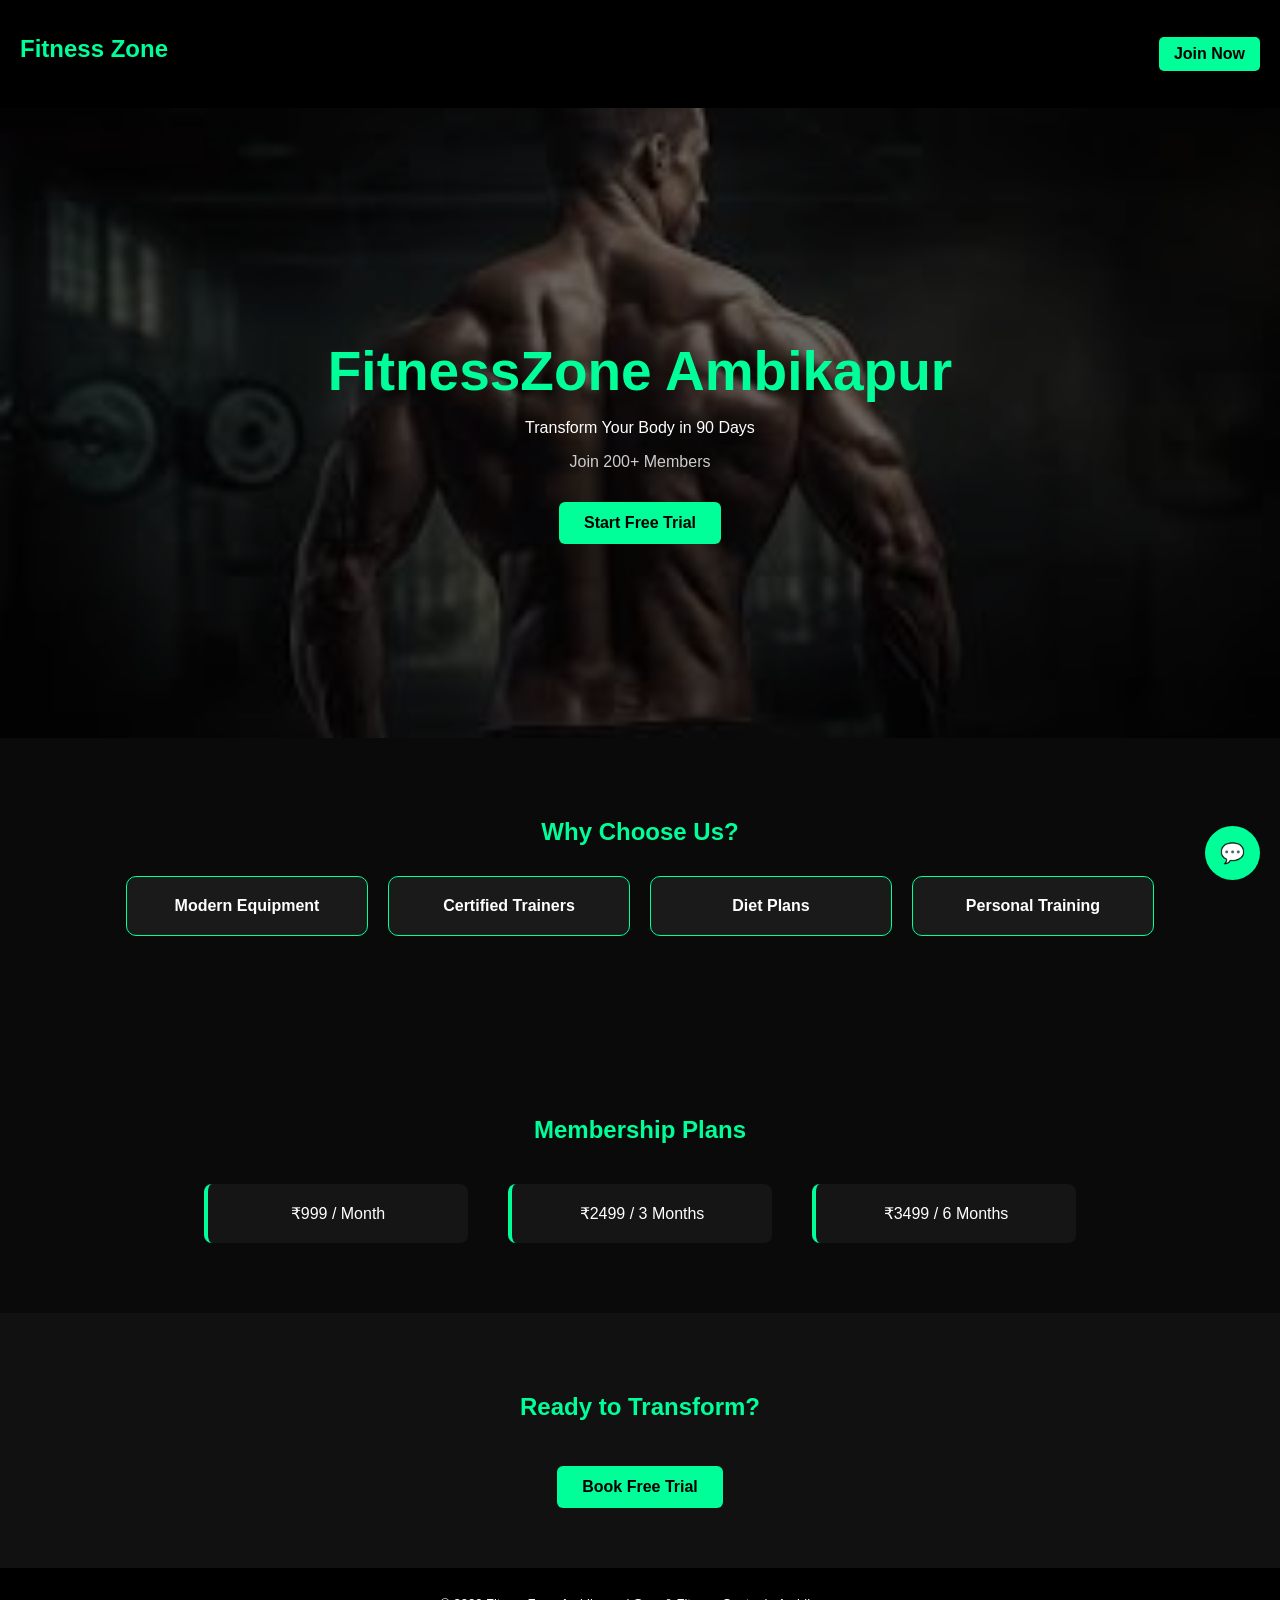
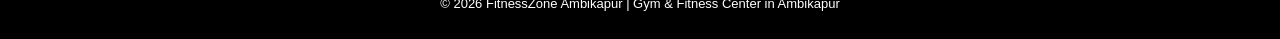
==== index.html @ 773e17ed "Update index.html" ====
<!DOCTYPE html>
<html lang="en">
<head>
  <meta charset="UTF-8" />
  <meta name="viewport" content="width=device-width, initial-scale=1.0"/>
  <title>FitnessZone Ambikapur | Best Gym in Ambikapur</title>

<meta name="description" content="FitnessZone Ambikapur is a modern gym in Ambikapur offering cardio, strength training, weight loss, muscle gain and personal training programs.">

<meta name="keywords" content="FitnessZone Ambikapur, Gym in Ambikapur, Best Gym in Ambikapur, Fitness Center Ambikapur, Personal Training">

<meta name="author" content="FitnessZone Ambikapur">

<meta property="og:title" content="FitnessZone Ambikapur">

<meta property="og:description" content="Join FitnessZone Ambikapur for body transformation, cardio, strength training and fitness coaching.">

<meta property="og:type" content="website">

<meta property="og:url" content="https://fitnesszoneambikapur.in">

  <style>

    body {
      margin: 0;
      font-family: Arial;
      background: #0a0a0a;
      color: white;
      text-align: center;
      scroll-behavior: smooth;
    }

    /* NAVBAR */
    .navbar {
      position: sticky;
      top: 0;
      background: black;
      display: flex;
      justify-content: space-between;
      align-items: center;
      padding: 15px 20px;
      z-index: 1000;
    }

    .nav-btn {
      background: #00ff99;
      padding: 8px 15px;
      color: black;
      text-decoration: none;
      border-radius: 5px;
      font-weight: bold;
    }

    /* HERO */
    .hero {
      position: relative;
      min-height: 70vh;
      display: flex;
      align-items: center;
      justify-content: center;
      overflow: hidden;
    }

    .hero-img {
      position: absolute;
      width: 100%;
      height: 100%;
      object-fit: cover;
    }

    .overlay {
      position: absolute;
      width: 100%;
      height: 100%;
      background: rgba(0,0,0,0.6);
    }

    .hero-content {
      position: relative;
      z-index: 2;
      padding: 20px;
    }

    .hero h1 {
      font-size: 55px;
      color: #00ff99;
      margin-bottom: 10px;
    }

    .sub {
      color: #ccc;
    }

    .btn {
      display: inline-block;
      padding: 12px 25px;
      background: #00ff99;
      color: black;
      font-weight: bold;
      text-decoration: none;
      border-radius: 6px;
      margin-top: 15px;
      transition: 0.3s;
    }

    .btn:hover {
      transform: scale(1.05);
    }

    /* SECTIONS */
    section {
      padding: 60px 20px;
    }

    h2 {
      color: #00ff99;
      margin-bottom: 30px;
    }

    /* GRID */
    .grid {
      display: flex;
      flex-wrap: wrap;
      justify-content: center;
      gap: 20px;
    }

    .box {
      background: #1a1a1a;
      padding: 20px;
      border: 1px solid #00ff99;
      border-radius: 10px;
      width: 200px;
      cursor: pointer;
      transition: 0.3s;
      font-weight: bold;
    }

    .box:hover {
      transform: translateY(-5px);
      background: #00ff99;
      color: black;
    }

    /* INFO CONTENT */
    .info-box {
      margin-top: 40px;
    }

    .info-content {
      display: none;
      background: #151515;
      padding: 25px;
      border-radius: 12px;
      max-width: 900px;
      margin: auto;
      animation: fade 0.4s ease;
    }

    .info-content img {
      width: 100%;
      border-radius: 10px;
      margin-bottom: 15px;
    }

    /* TRAINERS */
    .trainer-grid {
      display: flex;
      flex-wrap: wrap;
      justify-content: center;
      gap: 20px;
      margin-top: 20px;
    }

    .trainer-card {
      background: #1f1f1f;
      padding: 15px;
      border-radius: 10px;
      width: 220px;
      transition: 0.3s;
    }

    .trainer-card:hover {
      transform: translateY(-5px);
    }

    .trainer-card img {
      width: 100%;
      height: 440px;
      object-fit: cover;
      border-radius: 10px;
    }

    .trainer-card h4 {
      color: #00ff99;
      margin-top: 10px;
      margin-bottom: 5px;
    }

    /* CARDS */
    .card {
      background: #151515;
      margin: 10px;
      padding: 20px;
      border-left: 4px solid #00ff99;
      min-width: 220px;
      border-radius: 8px;
    }

    /* CTA */
    .cta {
      background: #111;
    }

    /* FOOTER */
    footer {
      padding: 15px;
      background: black;
      font-size: 13px;
    }

    /* WHATSAPP */
    .whatsapp {
      position: fixed;
      bottom: 20px;
      right: 20px;
      background: #00ff99;
      color: black;
      padding: 15px;
      border-radius: 50%;
      font-size: 20px;
      text-decoration: none;
      font-weight: bold;
    }

    /* ANIMATION */
    @keyframes fade {
      from {
        opacity: 0;
        transform: translateY(10px);
      }

      to {
        opacity: 1;
        transform: translateY(0);
      }
    }

    /* MOBILE */
    @media (max-width: 600px) {

      .hero h1 {
        font-size: 40px;
      }

      .trainer-card {
        width: 100%;
      }

      .box {
        width: 100%;
      }

    }

  </style>
</head>

<body>

  <!-- NAVBAR -->
  <nav class="navbar">
    <h2>Fitness Zone</h2>

    <a href="https://wa.me/917723846953" class="nav-btn">
      Join Now
    </a>
  </nav>

  <!-- HERO -->
  <header class="hero">

    <img src="gym.jpeg" alt="Gym workout" class="hero-img">

    <div class="overlay"></div>

    <div class="hero-content">
      <h1>FitnessZone Ambikapur</h1>

      <p>Transform Your Body in 90 Days</p>

      <p class="sub">Join 200+ Members</p>

      <a class="btn" href="https://wa.me/917723846953">
        Start Free Trial
      </a>
    </div>

  </header>

  <!-- WHY CHOOSE US -->
  <section>

    <h2>Why Choose Us?</h2>

    <div class="grid">

      <div class="box" onclick="showContent('equipment')">
        Modern Equipment
      </div>

      <div class="box" onclick="showContent('trainers')">
        Certified Trainers
      </div>

      <div class="box" onclick="showContent('diet')">
        Diet Plans
      </div>

      <div class="box" onclick="showContent('personal')">
        Personal Training
      </div>

    </div>

    <!-- CONTENT -->
    <div class="info-box">

      <!-- EQUIPMENT -->
      <div id="equipment" class="info-content">

        <img src="equipment.jpg" alt="Gym Equipment">

        <h3>Modern Equipment</h3>

        <p>
          Imported machines and latest workout equipment
          for strength, cardio and fitness training.
        </p>

      </div>

      <!-- TRAINERS -->
      <div id="trainers" class="info-content">

        <h3>Our Certified Trainers</h3>

        <div class="trainer-grid">

          <div class="trainer-card">

            <img src="yogeshpatel.png" alt="Trainer">

            <h4>Yogesh Patel</h4>

            <p>5+ Years Experience</p>

            <p>power lifter and allrounder </p>

          </div>

          <div class="trainer-card">

            <img src="rajeshsingh.png" alt="Trainer">

            <h4>Rajesh singh </h4>

            <p>5+ Years Experience</p>

            <p>body transformation and </p>

          </div>
          <div class="trainer-card">
            <img src="kamlesh.png" alt="Kamlesh">
            
            <h4>Kamlesh</h4>
            
            <p>10+ Years Experience</p>
            <p>Body Transformation and Powerlifter</p>
          
          </div>
               

        

      </div>

      <!-- DIET -->
      <div id="diet" class="info-content">

        <img src="diet.jpg" alt="Diet Plan">

        <h3>Custom Diet Plans</h3>

        <p>
          Personalized diet plans designed for fat loss,
          muscle gain and healthy lifestyle.
        </p>

      </div>

      <!-- PERSONAL TRAINING -->
      <div id="personal" class="info-content">

        <img src="personal.jpg" alt="Personal Training">

        <h3>Personal Training</h3>

        <p>
          One-on-one coaching sessions with expert trainers
          for faster body transformation.
        </p>

      </div>

    </div>

  </section>

  <!-- MEMBERSHIP -->
  <section>

    <h2>Membership Plans</h2>

    <div class="grid">

      <div class="card">
        ₹999 / Month
      </div>

      <div class="card">
        ₹2499 / 3 Months
      </div>

      <div class="card">
        ₹3499 / 6 Months
      </div>

    </div>

  </section>

  <!-- CTA -->
  <section class="cta">

    <h2>Ready to Transform?</h2>

    <a class="btn" href="https://wa.me/917723846953">
      Book Free Trial
    </a>

  </section>

  <!-- FOOTER -->
  <footer>
    <p>© 2026 FitnessZone Ambikapur | Gym & Fitness Center in Ambikapur</p>
  </footer>

  <!-- WHATSAPP -->
  <a href="https://wa.me/917723846953" class="whatsapp">
    💬
  </a>

  <!-- JS -->
  <script>

    console.log("Fitness Zone Loaded");

    function showContent(id) {

      let allContent =
      document.querySelectorAll(".info-content");

      allContent.forEach(content => {
        content.style.display = "none";
      });

      document.getElementById(id).style.display = "block";
    }

  </script>

</body>
</html>
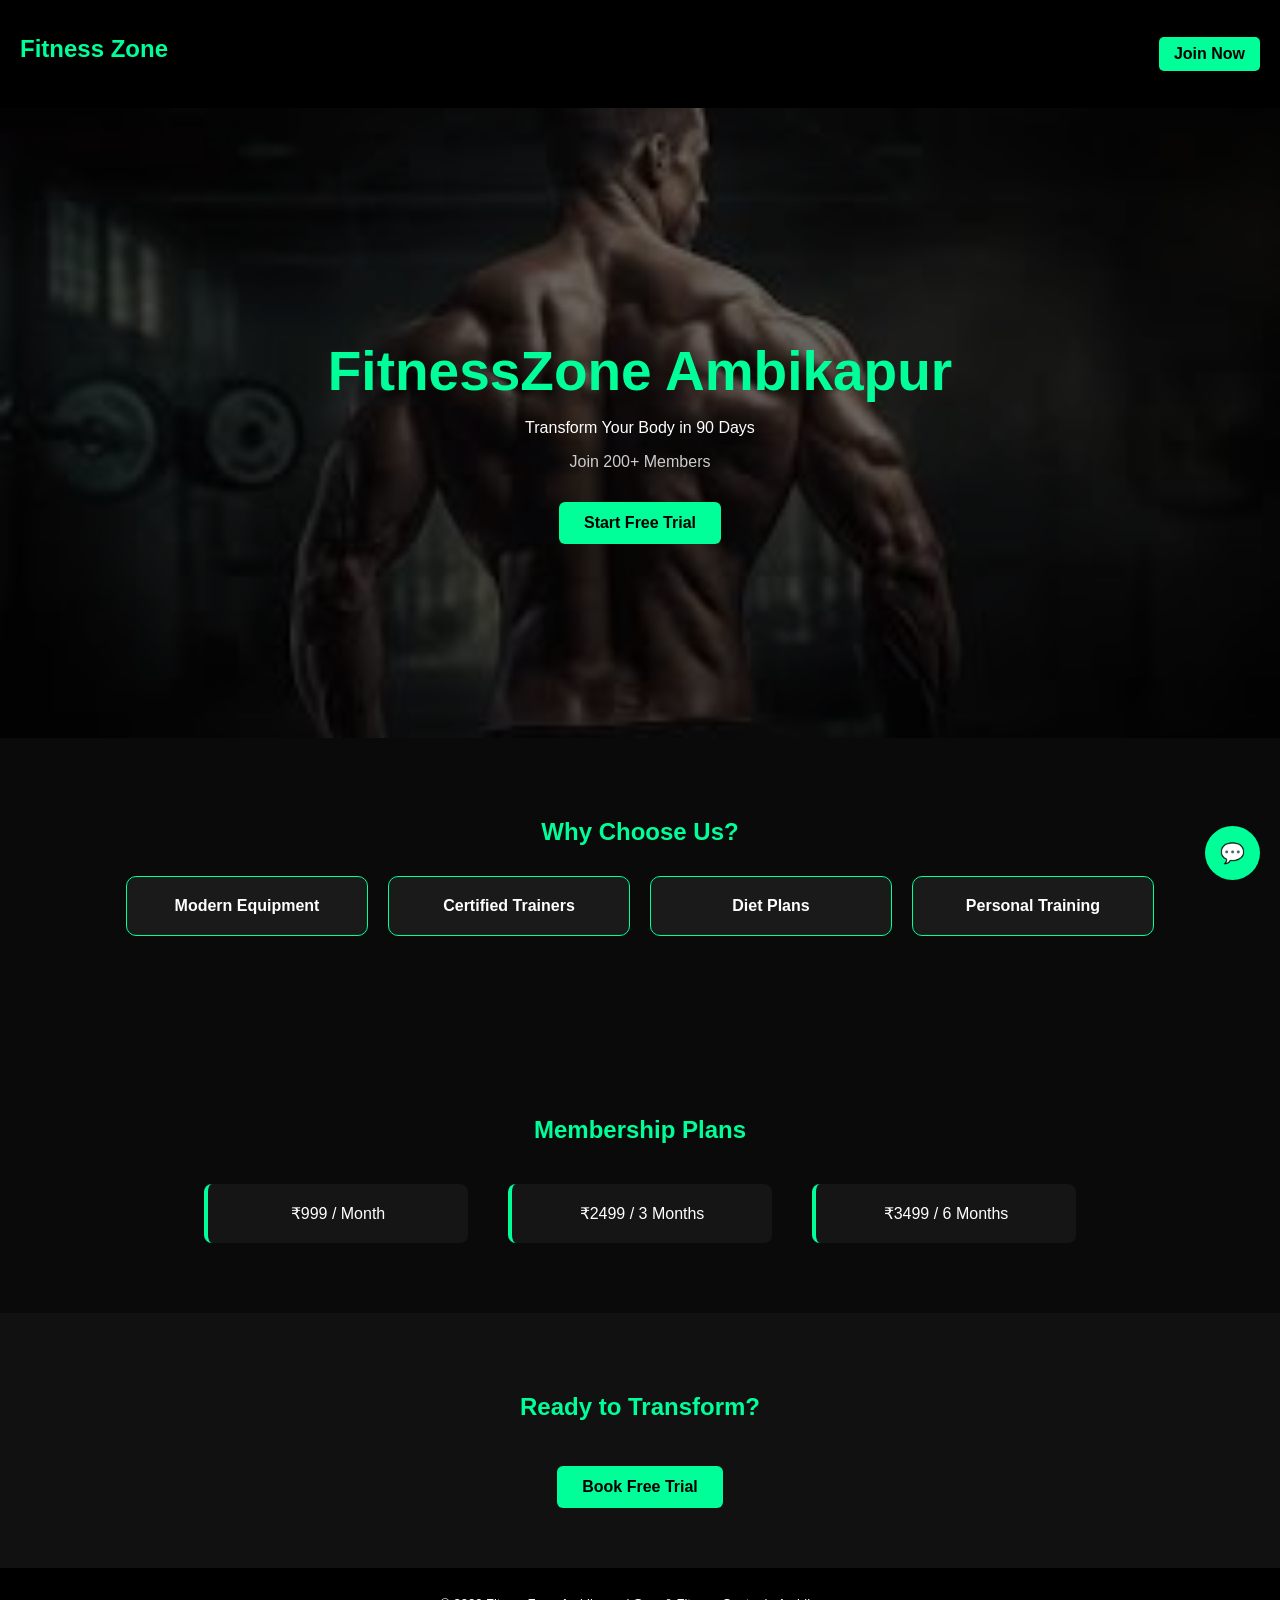
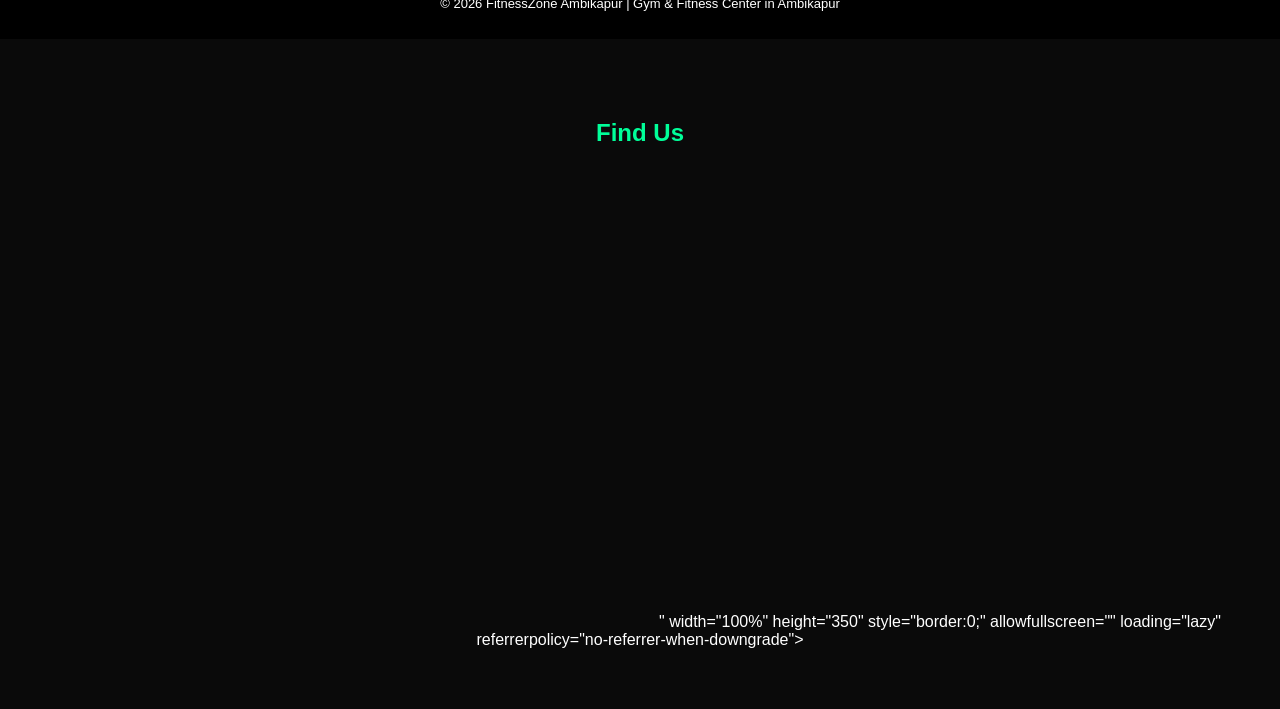
==== commit 9720d885: "google map integration" ====
--- a/index.html
+++ b/index.html
@@ -460,7 +460,23 @@
   <a href="https://wa.me/917723846953" class="whatsapp">
     💬
   </a>
-
+<section class="map-section">
+    <h2>Find Us</h2>
+
+    <div class="map-container">
+
+        <iframe
+          src="https://www.google.com/maps/embed?pb=<iframe src="https://www.google.com/maps/embed?pb=!1m18!1m12!1m3!1d962223.2054452352!2d81.6664715898438!3d19.598017298382768!2m3!1f0!2f0!3f0!3m2!1i1024!2i768!4f13.1!3m3!1m2!1s0x3989a35051cb3ecf%3A0x3619003696596d98!2sFitness%20Zone!5e0!3m2!1sen!2sin!4v1778842312712!5m2!1sen!2sin" width="600" height="450" style="border:0;" allowfullscreen="" loading="lazy" referrerpolicy="no-referrer-when-downgrade"></iframe>"
+          width="100%"
+          height="350"
+          style="border:0;"
+          allowfullscreen=""
+          loading="lazy"
+          referrerpolicy="no-referrer-when-downgrade">
+        </iframe>
+
+    </div>
+</section>
   <!-- JS -->
   <script>
 
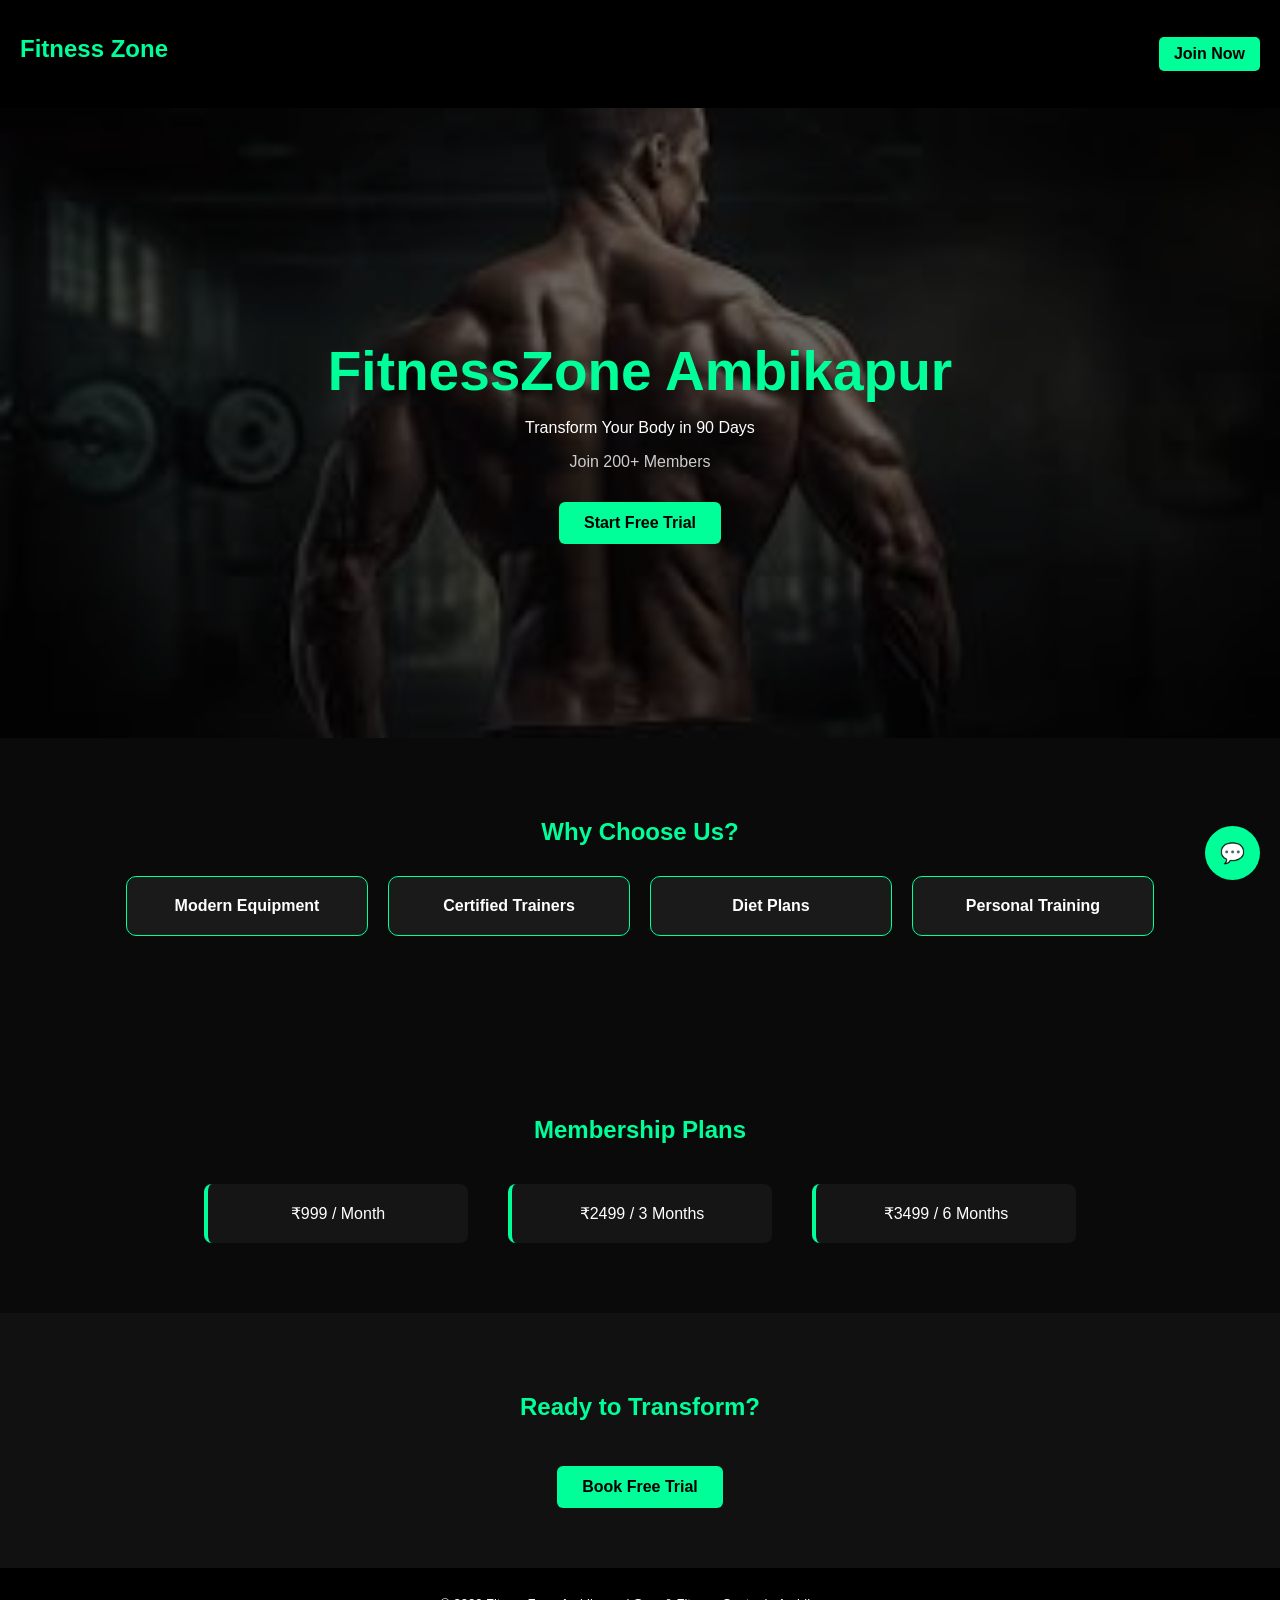
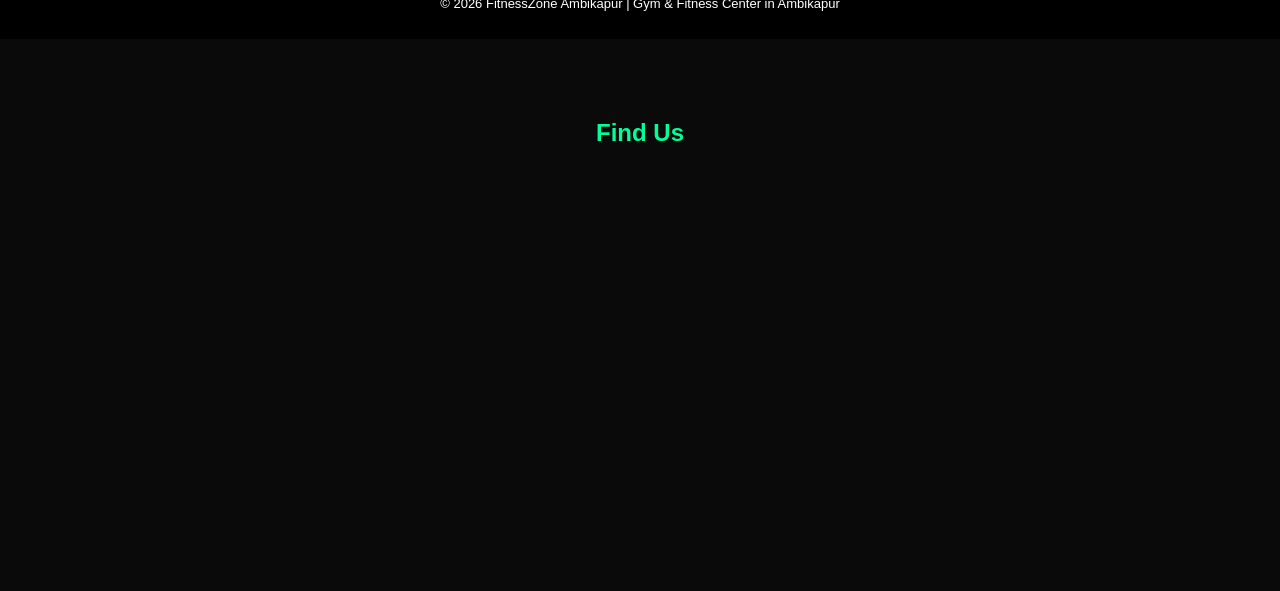
==== commit 7c741bbf: "Update index.html" ====
--- a/index.html
+++ b/index.html
@@ -461,23 +461,24 @@
     💬
   </a>
 <section class="map-section">
-    <h2>Find Us</h2>
-
-    <div class="map-container">
-
-        <iframe
-          src="https://www.google.com/maps/embed?pb=<iframe src="https://www.google.com/maps/embed?pb=!1m18!1m12!1m3!1d962223.2054452352!2d81.6664715898438!3d19.598017298382768!2m3!1f0!2f0!3f0!3m2!1i1024!2i768!4f13.1!3m3!1m2!1s0x3989a35051cb3ecf%3A0x3619003696596d98!2sFitness%20Zone!5e0!3m2!1sen!2sin!4v1778842312712!5m2!1sen!2sin" width="600" height="450" style="border:0;" allowfullscreen="" loading="lazy" referrerpolicy="no-referrer-when-downgrade"></iframe>"
-          width="100%"
-          height="350"
-          style="border:0;"
-          allowfullscreen=""
-          loading="lazy"
-          referrerpolicy="no-referrer-when-downgrade">
-        </iframe>
-
-    </div>
-</section>
-  <!-- JS -->
+
+  <h2>Find Us</h2>
+
+  <div class="map-container">
+
+    <iframe
+      src="https://www.google.com/maps/embed?pb=!1m18!1m12!1m3!1d962223.2054452352!2d81.6664715898438!3d19.598017298382768!2m3!1f0!2f0!3f0!3m2!1i1024!2i768!4f13.1!3m3!1m2!1s0x3989a35051cb3ecf%3A0x3619003696596d98!2sFitness%20Zone!5e0!3m2!1sen!2sin!4v1778842312712!5m2!1sen!2sin"
+      width="100%"
+      height="350"
+      style="border:0;"
+      allowfullscreen=""
+      loading="lazy"
+      referrerpolicy="no-referrer-when-downgrade">
+    </iframe>
+
+  </div>
+
+</section>  <!-- JS -->
   <script>
 
     console.log("Fitness Zone Loaded");
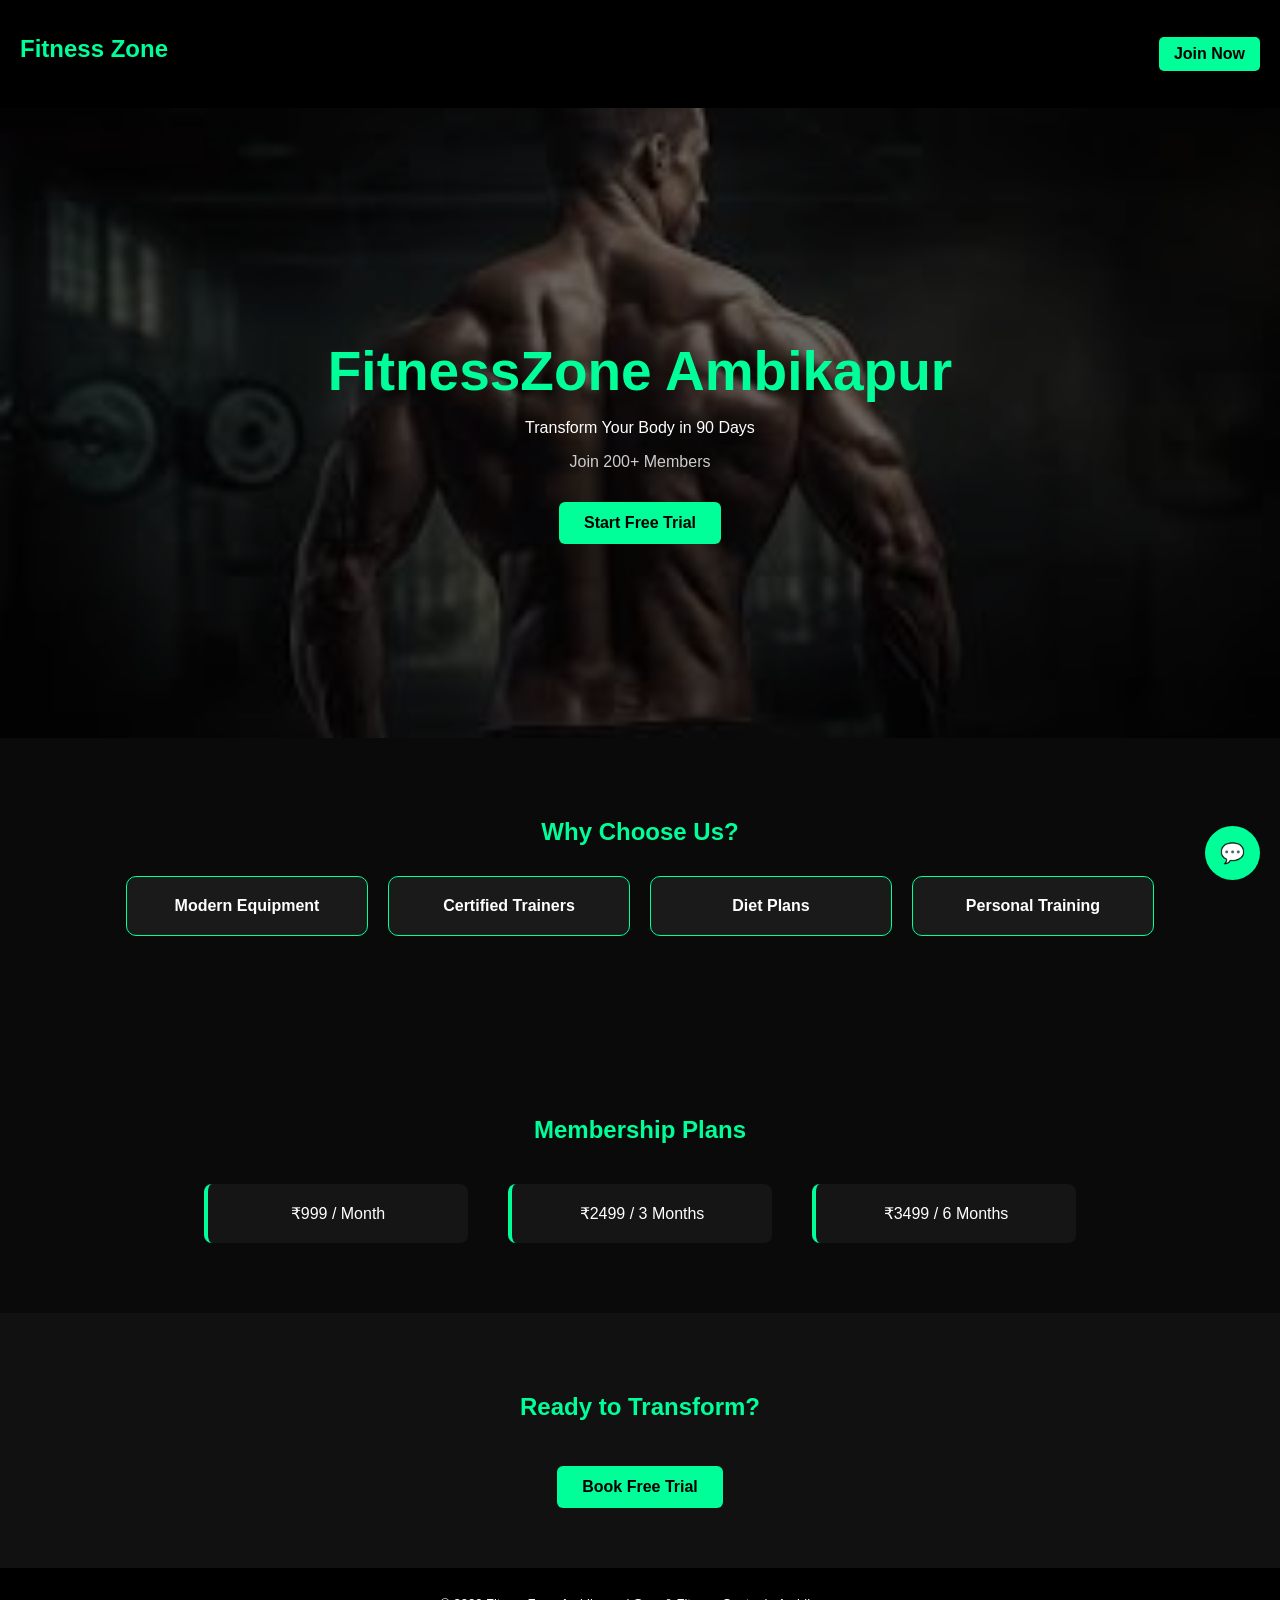
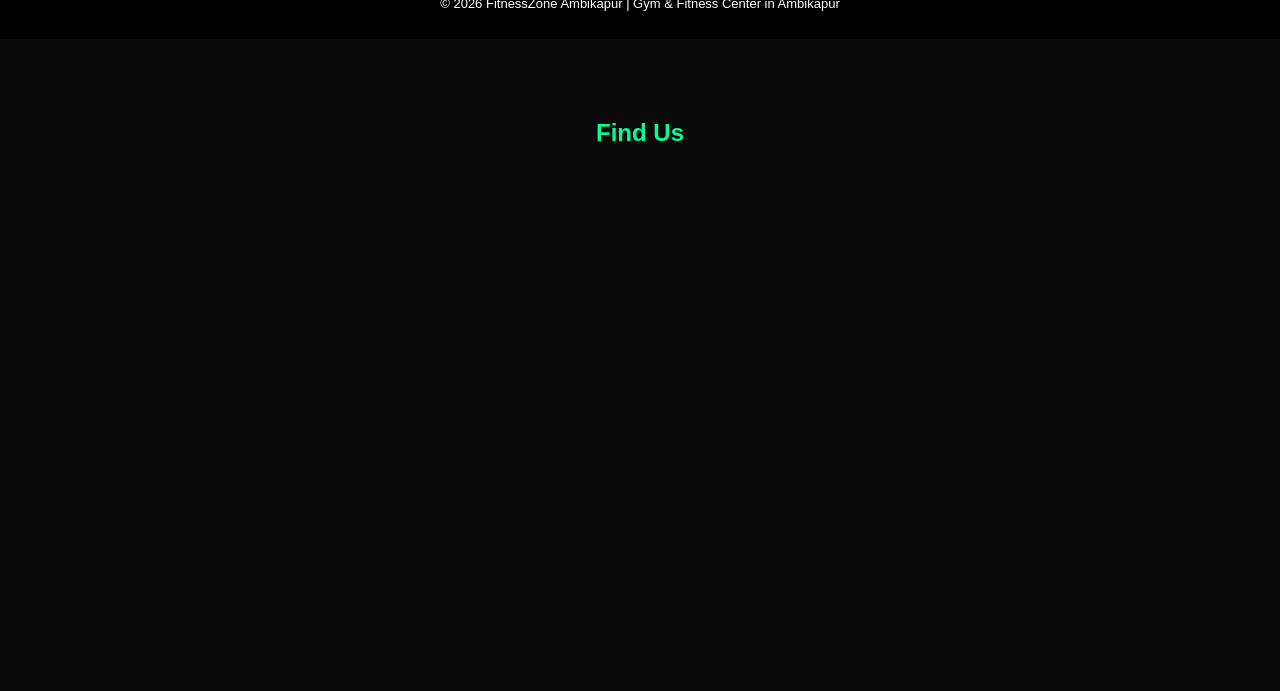
==== commit 15af66bf: "Update index.html" ====
--- a/index.html
+++ b/index.html
@@ -467,7 +467,7 @@
   <div class="map-container">
 
     <iframe
-      src="https://www.google.com/maps/embed?pb=!1m18!1m12!1m3!1d962223.2054452352!2d81.6664715898438!3d19.598017298382768!2m3!1f0!2f0!3f0!3m2!1i1024!2i768!4f13.1!3m3!1m2!1s0x3989a35051cb3ecf%3A0x3619003696596d98!2sFitness%20Zone!5e0!3m2!1sen!2sin!4v1778842312712!5m2!1sen!2sin"
+      src="https://www.google.com/maps/embed?pb=!1m18!1m12!1m3!1d3669.058773366583!2d83.17954627538242!3d23.131526879097603!2m3!1f0!2f0!3f0!3m2!1i1024!2i768!4f13.1!3m3!1m2!1s0x3989a35051cb3ecf%3A0x3619003696596d98!2sFitness%20Zone!5e0!3m2!1sen!2sus!4v1778842948286!5m2!1sen!2sus" width="600" height="450" style="border:0;" allowfullscreen="" loading="lazy" referrerpolicy="no-referrer-when-downgrade"
       width="100%"
       height="350"
       style="border:0;"
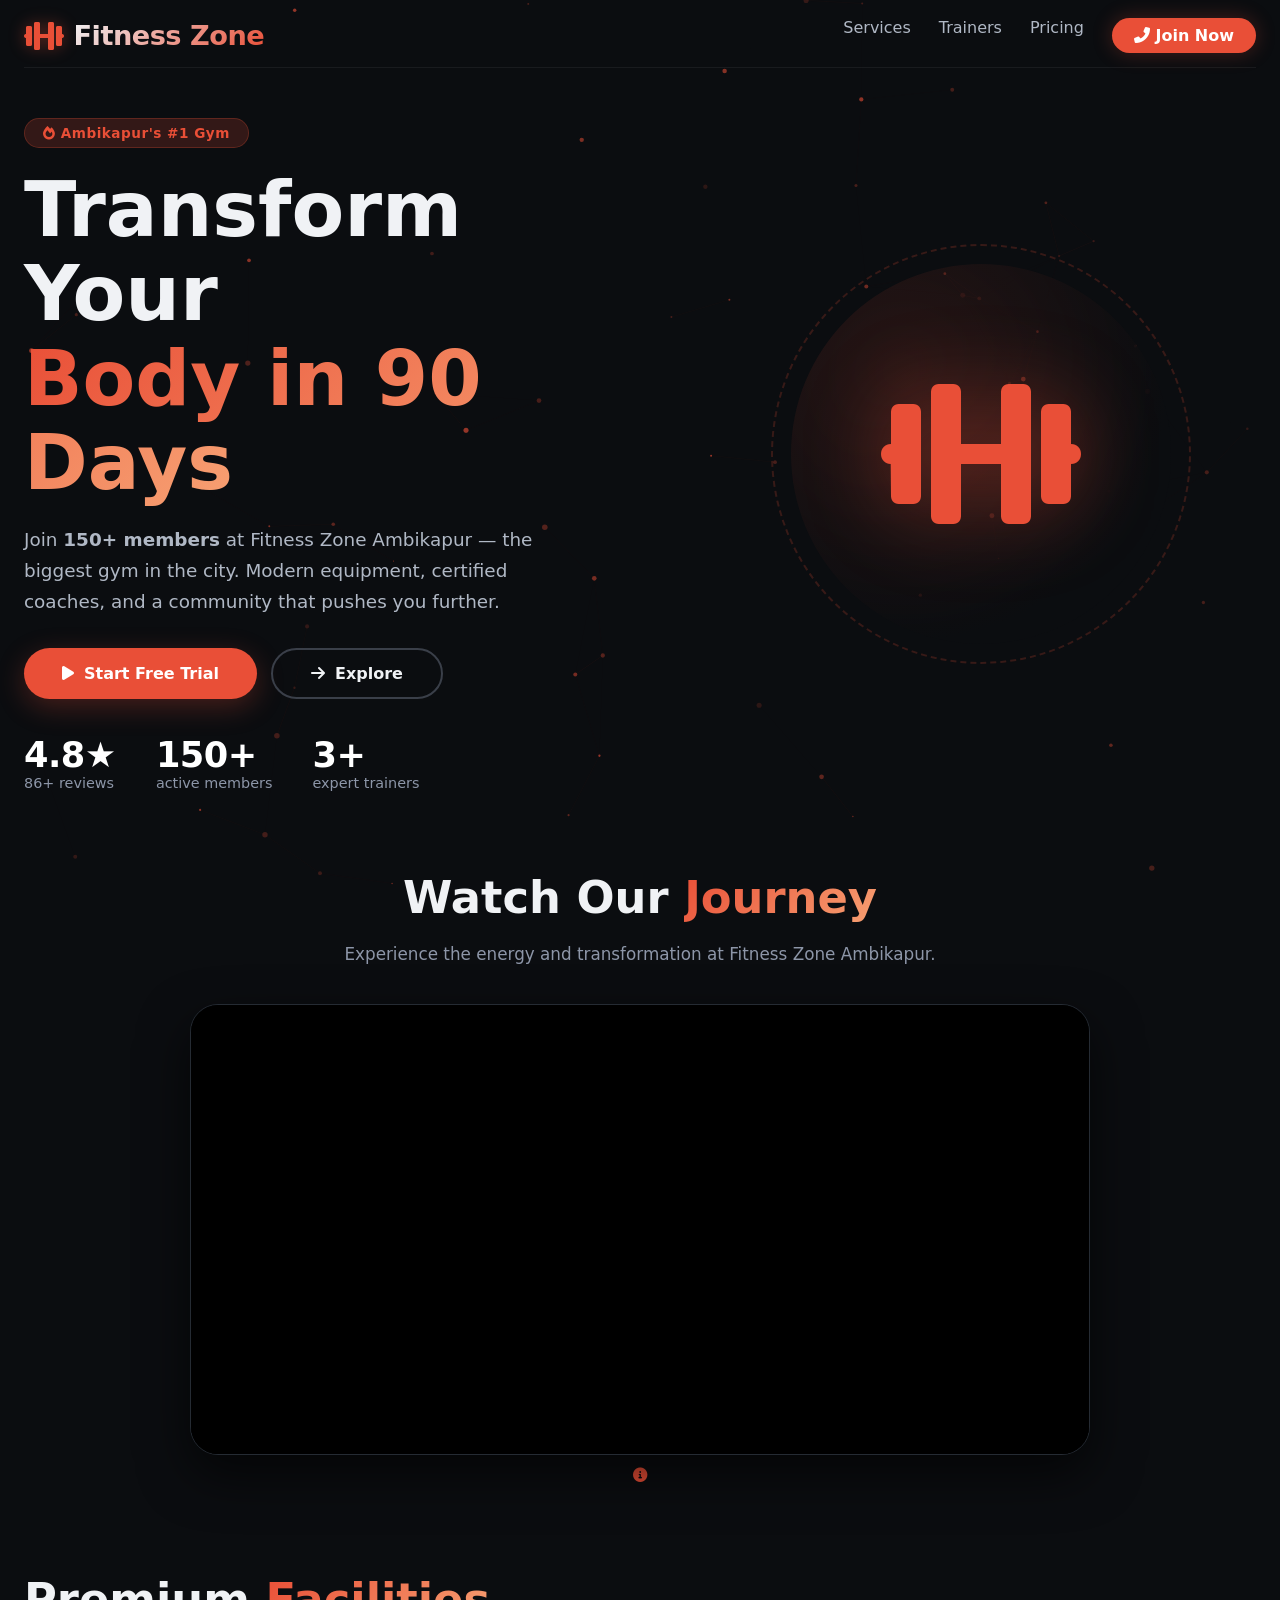
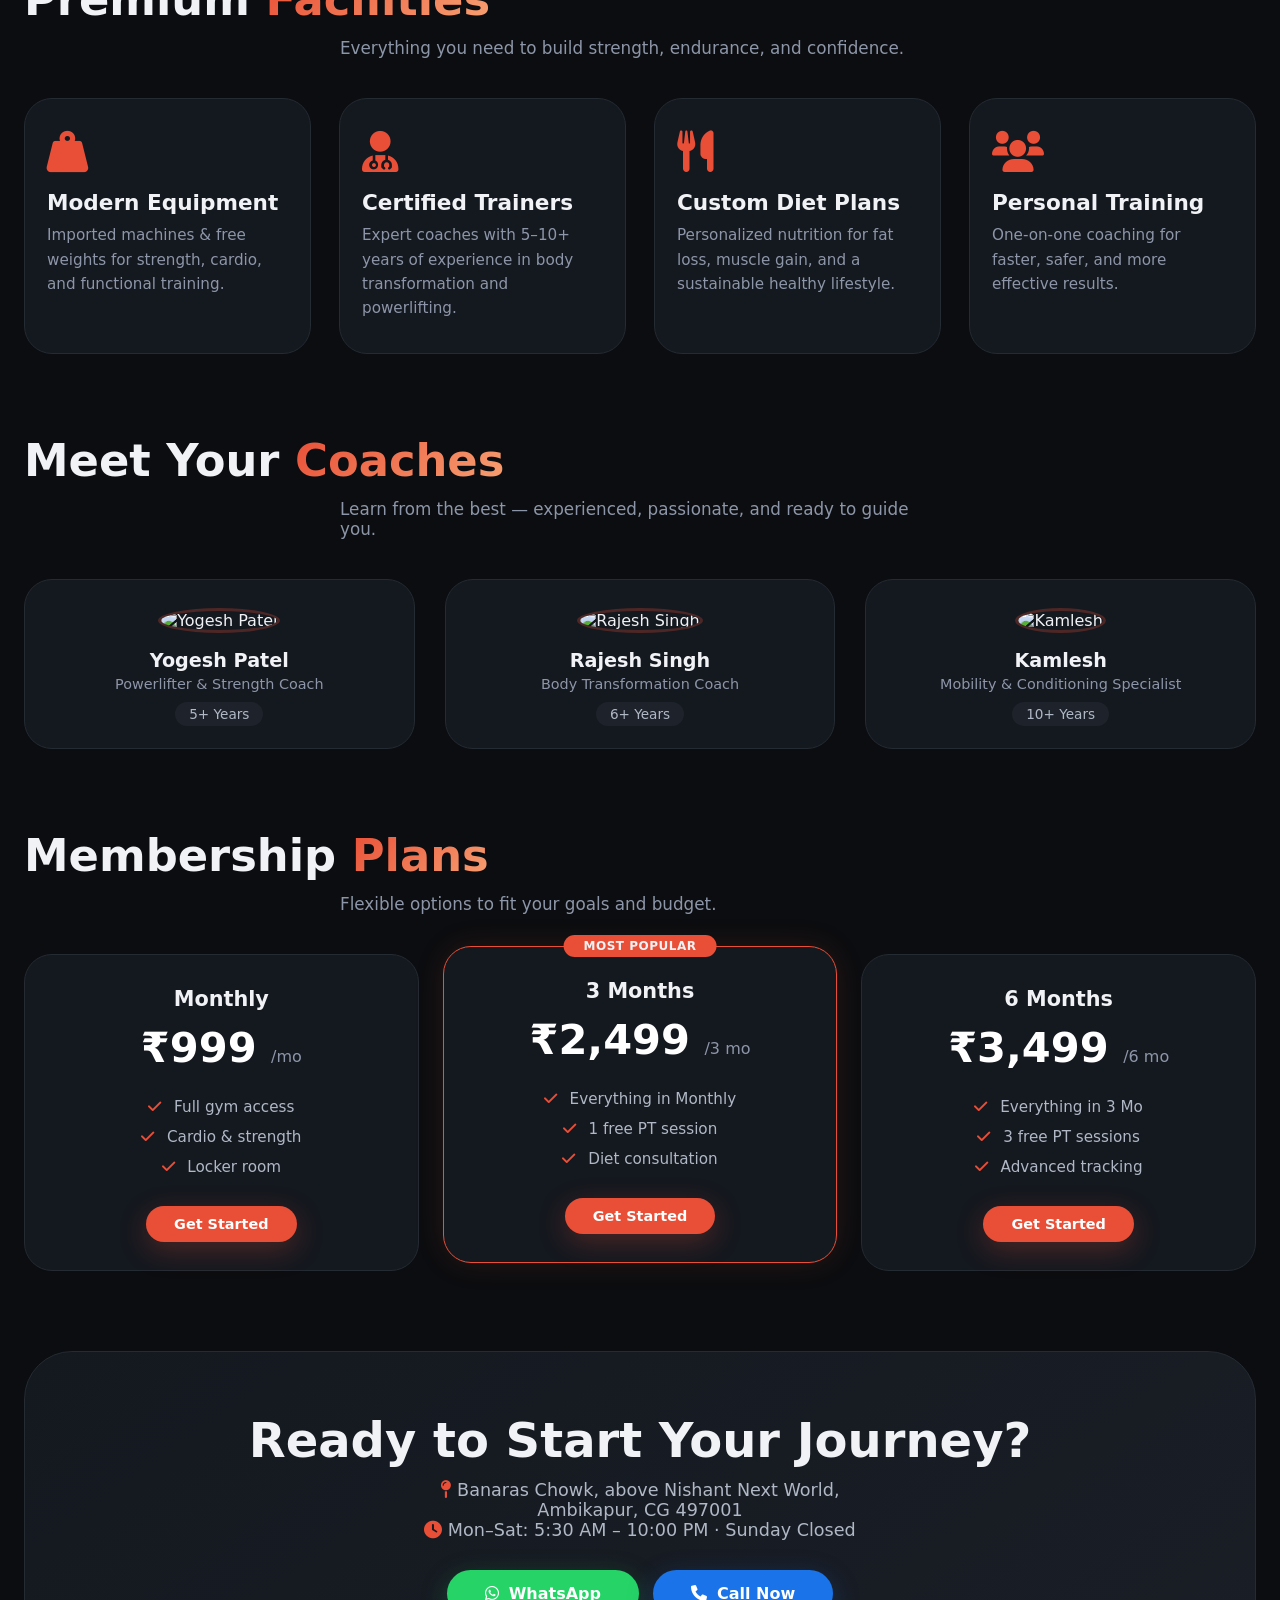
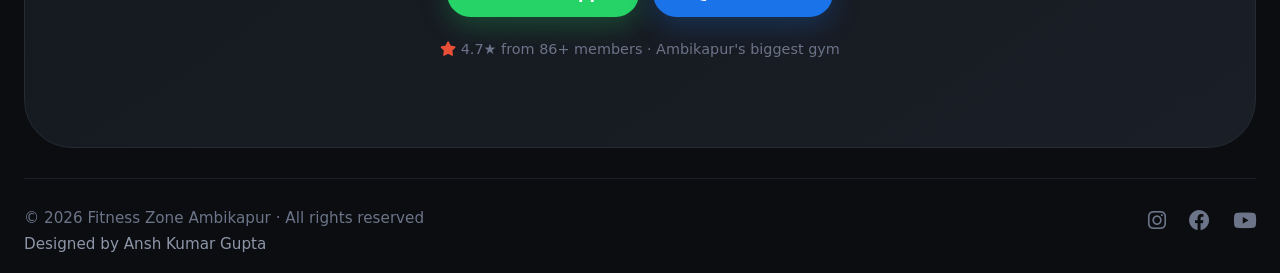
==== commit 42fd4d3f: "Update index.html" ====
--- a/index.html
+++ b/index.html
@@ -2,499 +2,1327 @@
 <html lang="en">
 <head>
   <meta charset="UTF-8" />
-  <meta name="viewport" content="width=device-width, initial-scale=1.0"/>
-  <title>FitnessZone Ambikapur | Best Gym in Ambikapur</title>
-
-<meta name="description" content="FitnessZone Ambikapur is a modern gym in Ambikapur offering cardio, strength training, weight loss, muscle gain and personal training programs.">
-
-<meta name="keywords" content="FitnessZone Ambikapur, Gym in Ambikapur, Best Gym in Ambikapur, Fitness Center Ambikapur, Personal Training">
-
-<meta name="author" content="FitnessZone Ambikapur">
-
-<meta property="og:title" content="FitnessZone Ambikapur">
-
-<meta property="og:description" content="Join FitnessZone Ambikapur for body transformation, cardio, strength training and fitness coaching.">
-
-<meta property="og:type" content="website">
-
-<meta property="og:url" content="https://fitnesszoneambikapur.in">
-
+  <meta name="viewport" content="width=device-width, initial-scale=1.0" />
+  <title>Fitness Zone Ambikapur</title>
+  <!-- Font Awesome -->
+  <link rel="stylesheet" href="https://cdnjs.cloudflare.com/ajax/libs/font-awesome/6.0.0-beta3/css/all.min.css" />
   <style>
-
+    /* ---------- Base ---------- */
+    * {
+      margin: 0;
+      padding: 0;
+      box-sizing: border-box;
+      font-family: 'Segoe UI', Roboto, system-ui, sans-serif;
+    }
     body {
-      margin: 0;
-      font-family: Arial;
-      background: #0a0a0a;
-      color: white;
-      text-align: center;
+      background: #0b0d10;
+      color: #f0f2f5;
+      overflow-x: hidden;
       scroll-behavior: smooth;
     }
-
-    /* NAVBAR */
-    .navbar {
-      position: sticky;
-      top: 0;
-      background: black;
-      display: flex;
-      justify-content: space-between;
-      align-items: center;
-      padding: 15px 20px;
-      z-index: 1000;
-    }
-
-    .nav-btn {
-      background: #00ff99;
-      padding: 8px 15px;
-      color: black;
-      text-decoration: none;
-      border-radius: 5px;
-      font-weight: bold;
-    }
-
-    /* HERO */
-    .hero {
-      position: relative;
-      min-height: 70vh;
+    ::-webkit-scrollbar {
+      width: 6px;
+    }
+    ::-webkit-scrollbar-track {
+      background: #1a1d23;
+    }
+    ::-webkit-scrollbar-thumb {
+      background: #e94f37;
+      border-radius: 8px;
+    }
+
+    /* ---------- Preloader ---------- */
+    #preloader {
+      position: fixed;
+      inset: 0;
+      background: #0b0d10;
       display: flex;
       align-items: center;
       justify-content: center;
-      overflow: hidden;
-    }
-
-    .hero-img {
-      position: absolute;
+      z-index: 9999;
+      transition: opacity 0.6s ease;
+    }
+    #preloader.hide {
+      opacity: 0;
+      pointer-events: none;
+    }
+    .loader {
+      width: 60px;
+      height: 60px;
+      border: 5px solid #2a2d33;
+      border-top-color: #e94f37;
+      border-radius: 50%;
+      animation: spin 0.9s linear infinite;
+    }
+    @keyframes spin {
+      to {
+        transform: rotate(360deg);
+      }
+    }
+
+    /* ---------- Particles Canvas ---------- */
+    #particles-canvas {
+      position: fixed;
+      top: 0;
+      left: 0;
       width: 100%;
       height: 100%;
-      object-fit: cover;
-    }
-
-    .overlay {
+      pointer-events: none;
+      z-index: 0;
+    }
+
+    /* ---------- Main Wrapper ---------- */
+    .main-wrapper {
+      position: relative;
+      z-index: 1;
+      max-width: 1400px;
+      margin: 0 auto;
+      padding: 0 24px;
+    }
+
+    /* ---------- Navbar ---------- */
+    .navbar {
+      display: flex;
+      align-items: center;
+      justify-content: space-between;
+      padding: 18px 0 14px;
+      border-bottom: 1px solid rgba(255, 255, 255, 0.06);
+      flex-wrap: wrap;
+      gap: 12px;
+      animation: fadeDown 0.9s ease;
+    }
+    .logo {
+      display: flex;
+      align-items: center;
+      gap: 10px;
+      font-size: 1.7rem;
+      font-weight: 800;
+      letter-spacing: -0.5px;
+    }
+    .logo i {
+      color: #e94f37;
+      font-size: 2rem;
+      filter: drop-shadow(0 0 8px #e94f3766);
+    }
+    .logo span {
+      background: linear-gradient(135deg, #f0f2f5 0%, #e94f37 100%);
+      -webkit-background-clip: text;
+      -webkit-text-fill-color: transparent;
+      background-clip: text;
+    }
+    .nav-links {
+      display: flex;
+      gap: 28px;
+      font-weight: 500;
+      font-size: 1rem;
+    }
+    .nav-links a {
+      color: #b0b8c5;
+      text-decoration: none;
+      transition: 0.3s;
+      position: relative;
+    }
+    .nav-links a::after {
+      content: '';
       position: absolute;
+      left: 0;
+      bottom: -6px;
+      width: 0%;
+      height: 2.5px;
+      background: #e94f37;
+      transition: 0.3s;
+    }
+    .nav-links a:hover {
+      color: #fff;
+    }
+    .nav-links a:hover::after {
       width: 100%;
-      height: 100%;
-      background: rgba(0,0,0,0.6);
-    }
-
+    }
+    .nav-cta {
+      background: #e94f37;
+      padding: 8px 22px;
+      border-radius: 40px;
+      font-weight: 600;
+      color: #fff !important;
+      transition: 0.3s;
+      box-shadow: 0 0 20px #e94f3744;
+    }
+    .nav-cta:hover {
+      transform: scale(1.04);
+      background: #ff5f45;
+      box-shadow: 0 0 30px #e94f3766;
+    }
+    .nav-cta::after {
+      display: none !important;
+    }
+
+    /* ---------- Hero ---------- */
+    .hero {
+      display: flex;
+      align-items: center;
+      justify-content: space-between;
+      padding: 50px 0 40px;
+      flex-wrap: wrap;
+      gap: 30px;
+      min-height: 70vh;
+    }
     .hero-content {
-      position: relative;
-      z-index: 2;
-      padding: 20px;
-    }
-
-    .hero h1 {
-      font-size: 55px;
-      color: #00ff99;
-      margin-bottom: 10px;
-    }
-
-    .sub {
-      color: #ccc;
-    }
-
-    .btn {
+      flex: 1 1 500px;
+      animation: fadeUp 1s ease;
+    }
+    .hero-content .badge {
       display: inline-block;
-      padding: 12px 25px;
-      background: #00ff99;
-      color: black;
-      font-weight: bold;
-      text-decoration: none;
-      border-radius: 6px;
-      margin-top: 15px;
-      transition: 0.3s;
-    }
-
-    .btn:hover {
-      transform: scale(1.05);
-    }
-
-    /* SECTIONS */
-    section {
-      padding: 60px 20px;
-    }
-
-    h2 {
-      color: #00ff99;
+      background: rgba(233, 79, 55, 0.18);
+      color: #e94f37;
+      padding: 6px 18px;
+      border-radius: 40px;
+      font-size: 0.85rem;
+      font-weight: 600;
+      letter-spacing: 0.5px;
+      margin-bottom: 20px;
+      border: 1px solid rgba(233, 79, 55, 0.25);
+    }
+    .hero-content h1 {
+      font-size: clamp(2.6rem, 7vw, 4.8rem);
+      line-height: 1.1;
+      font-weight: 800;
+      margin-bottom: 18px;
+    }
+    .hero-content h1 .highlight {
+      background: linear-gradient(135deg, #e94f37, #f7a072);
+      -webkit-background-clip: text;
+      -webkit-text-fill-color: transparent;
+      background-clip: text;
+    }
+    .hero-content p {
+      font-size: 1.15rem;
+      color: #b0b8c5;
+      max-width: 520px;
       margin-bottom: 30px;
-    }
-
-    /* GRID */
-    .grid {
+      line-height: 1.7;
+    }
+    .hero-btns {
       display: flex;
       flex-wrap: wrap;
-      justify-content: center;
-      gap: 20px;
-    }
-
-    .box {
-      background: #1a1a1a;
-      padding: 20px;
-      border: 1px solid #00ff99;
-      border-radius: 10px;
-      width: 200px;
+      gap: 14px;
+    }
+    .btn-primary {
+      background: #e94f37;
+      border: none;
+      padding: 14px 38px;
+      border-radius: 60px;
+      font-weight: 700;
+      font-size: 1rem;
+      color: #fff;
       cursor: pointer;
       transition: 0.3s;
-      font-weight: bold;
-    }
-
-    .box:hover {
-      transform: translateY(-5px);
-      background: #00ff99;
-      color: black;
-    }
-
-    /* INFO CONTENT */
-    .info-box {
-      margin-top: 40px;
-    }
-
-    .info-content {
+      box-shadow: 0 8px 28px #e94f3744;
+      display: inline-flex;
+      align-items: center;
+      gap: 10px;
+      text-decoration: none;
+    }
+    .btn-primary:hover {
+      transform: translateY(-4px) scale(1.02);
+      background: #ff5f45;
+      box-shadow: 0 12px 36px #e94f3766;
+    }
+    .btn-outline {
+      background: transparent;
+      border: 2px solid #3a3f49;
+      padding: 14px 38px;
+      border-radius: 60px;
+      font-weight: 600;
+      color: #f0f2f5;
+      cursor: pointer;
+      transition: 0.3s;
+      display: inline-flex;
+      align-items: center;
+      gap: 10px;
+      text-decoration: none;
+    }
+    .btn-outline:hover {
+      border-color: #e94f37;
+      color: #e94f37;
+      transform: translateY(-4px);
+    }
+    .hero-stats {
+      display: flex;
+      gap: 40px;
+      margin-top: 35px;
+      flex-wrap: wrap;
+    }
+    .hero-stats div {
+      text-align: left;
+    }
+    .hero-stats .num {
+      font-size: 2.2rem;
+      font-weight: 800;
+      color: #fff;
+      letter-spacing: -0.5px;
+    }
+    .hero-stats .label {
+      font-size: 0.9rem;
+      color: #8d96a8;
+    }
+    .hero-visual {
+      flex: 1 1 400px;
+      display: flex;
+      justify-content: center;
+      animation: fadeUp 1.2s ease;
+    }
+    .hero-visual .circle-bg {
+      width: 380px;
+      height: 380px;
+      background: radial-gradient(circle at 30% 30%, #e94f3722, #0b0d10 70%);
+      border-radius: 50%;
+      display: flex;
+      align-items: center;
+      justify-content: center;
+      position: relative;
+    }
+    .hero-visual .circle-bg i {
+      font-size: 10rem;
+      color: #e94f37;
+      filter: drop-shadow(0 0 40px #e94f3766);
+      animation: float 4s ease-in-out infinite;
+    }
+    .hero-visual .circle-bg::after {
+      content: '';
+      position: absolute;
+      inset: -20px;
+      border-radius: 50%;
+      border: 2px dashed rgba(233, 79, 55, 0.2);
+      animation: spinSlow 30s linear infinite;
+    }
+
+    /* ---------- Video Section (NEW) ---------- */
+    .video-section {
+      padding: 40px 0 30px;
+      text-align: center;
+    }
+    .video-section h2 {
+      margin-bottom: 20px;
+    }
+    .video-container {
+      position: relative;
+      width: 100%;
+      max-width: 900px;
+      margin: 0 auto;
+      border-radius: 28px;
+      overflow: hidden;
+      box-shadow: 0 20px 50px rgba(0, 0, 0, 0.6);
+      border: 1px solid #252b33;
+    }
+    .video-container video {
+      width: 100%;
+      display: block;
+      background: #000;
+    }
+
+    /* ---------- Section Titles ---------- */
+    .section-title {
+      font-size: clamp(2rem, 4vw, 2.8rem);
+      font-weight: 700;
+      margin-bottom: 12px;
+    }
+    .section-sub {
+      color: #8d96a8;
+      font-size: 1.05rem;
+      max-width: 600px;
+      margin: 0 auto 40px;
+    }
+    .section-title .highlight {
+      background: linear-gradient(135deg, #e94f37, #f7a072);
+      -webkit-background-clip: text;
+      -webkit-text-fill-color: transparent;
+      background-clip: text;
+    }
+
+    /* ---------- Services ---------- */
+    .services {
+      padding: 60px 0 30px;
+    }
+    .services-grid {
+      display: grid;
+      grid-template-columns: repeat(auto-fit, minmax(240px, 1fr));
+      gap: 28px;
+    }
+    .service-card {
+      background: #14181f;
+      padding: 32px 22px;
+      border-radius: 28px;
+      border: 1px solid #252b33;
+      transition: 0.4s cubic-bezier(0.23, 1, 0.32, 1);
+      cursor: default;
+      position: relative;
+      overflow: hidden;
+    }
+    .service-card::before {
+      content: '';
+      position: absolute;
+      top: 0;
+      left: 0;
+      width: 100%;
+      height: 4px;
+      background: linear-gradient(90deg, #e94f37, #f7a072);
+      transform: scaleX(0);
+      transform-origin: left;
+      transition: 0.5s;
+    }
+    .service-card:hover::before {
+      transform: scaleX(1);
+    }
+    .service-card:hover {
+      transform: translateY(-10px);
+      border-color: #e94f3755;
+      box-shadow: 0 20px 40px #00000055;
+    }
+    .service-card i {
+      font-size: 2.6rem;
+      color: #e94f37;
+      margin-bottom: 18px;
+      display: inline-block;
+      transition: 0.3s;
+    }
+    .service-card:hover i {
+      transform: scale(1.1) rotate(-4deg);
+    }
+    .service-card h3 {
+      font-size: 1.35rem;
+      margin-bottom: 8px;
+    }
+    .service-card p {
+      color: #8d96a8;
+      line-height: 1.6;
+      font-size: 0.95rem;
+    }
+    .service-card {
+      cursor: pointer;
+    }
+    .service-card.active {
+      border-color: rgba(233, 79, 55, 0.8);
+      box-shadow: 0 18px 36px rgba(233, 79, 55, 0.15);
+      transform: translateY(-8px);
+    }
+
+    .details-shell {
       display: none;
-      background: #151515;
-      padding: 25px;
-      border-radius: 12px;
-      max-width: 900px;
-      margin: auto;
-      animation: fade 0.4s ease;
-    }
-
-    .info-content img {
+      margin-top: 24px;
+      background: linear-gradient(180deg, rgba(20, 24, 31, 0.98), rgba(12, 15, 20, 0.98));
+      border: 1px solid #252b33;
+      border-radius: 32px;
+      padding: 22px 20px 26px;
+      box-shadow: 0 20px 45px rgba(0, 0, 0, 0.28);
+      animation: fadeUp 0.35s ease;
+    }
+    .details-shell.active {
+      display: block;
+    }
+    .detail-header {
+      display: flex;
+      align-items: center;
+      justify-content: space-between;
+      gap: 14px;
+      margin-bottom: 20px;
+      flex-wrap: wrap;
+    }
+    .back-btn {
+      border: 1px solid rgba(233, 79, 55, 0.5);
+      background: rgba(233, 79, 55, 0.08);
+      color: #fff;
+      border-radius: 999px;
+      padding: 10px 18px;
+      cursor: pointer;
+      font-weight: 600;
+      transition: 0.3s;
+    }
+    .back-btn:hover {
+      background: #e94f37;
+      color: #fff;
+    }
+    .facility-grid {
+      display: grid;
+      grid-template-columns: repeat(auto-fit, minmax(210px, 1fr));
+      gap: 22px;
+      margin-top: 18px;
+    }
+    .facility-card {
+      background: linear-gradient(180deg, #171c23, #11161d);
+      border: 1px solid #2b313a;
+      border-radius: 22px;
+      overflow: hidden;
+      transition: 0.3s ease;
+      box-shadow: 0 12px 24px rgba(0, 0, 0, 0.18);
+    }
+    .facility-card:hover {
+      transform: translateY(-6px);
+      border-color: rgba(233, 79, 55, 0.8);
+      box-shadow: 0 20px 32px rgba(233, 79, 55, 0.18);
+    }
+    .facility-card img {
       width: 100%;
-      border-radius: 10px;
-      margin-bottom: 15px;
-    }
-
-    /* TRAINERS */
+      height: 170px;
+      object-fit: cover;
+      display: block;
+    }
+    .facility-card-body {
+      padding: 18px 14px 16px;
+    }
+    .facility-card h4 {
+      font-size: 1.05rem;
+      margin-bottom: 8px;
+      color: #f3f4f6;
+    }
+    .facility-card .facility-meta {
+      color: #e94f37;
+      font-weight: 700;
+      font-size: 0.82rem;
+      letter-spacing: 0.04em;
+      text-transform: uppercase;
+    }
+
     .trainer-grid {
+      display: grid;
+      grid-template-columns: repeat(auto-fit, minmax(230px, 1fr));
+      gap: 24px;
+      margin-top: 18px;
+    }
+    .trainer-profile-card {
+      background: #141a21;
+      border: 1px solid #2b313a;
+      border-radius: 28px;
+      overflow: hidden;
+      transition: 0.3s ease;
+      padding-bottom: 14px;
+    }
+    .trainer-profile-card:hover {
+      transform: translateY(-6px);
+      border-color: rgba(233, 79, 55, 0.75);
+      box-shadow: 0 18px 35px rgba(0, 0, 0, 0.26);
+    }
+    .trainer-image {
+      width: 100%;
+      height: 260px;
+      object-fit: cover;
+      display: block;
+      background: #1d232b;
+    }
+    .trainer-profile-card .trainer-body {
+      padding: 20px 18px 0;
+    }
+    .trainer-profile-card .trainer-name {
+      font-size: 1.4rem;
+      margin-bottom: 8px;
+    }
+    .trainer-profile-card .trainer-experience {
+      display: inline-block;
+      background: rgba(233, 79, 55, 0.12);
+      color: #ffb19a;
+      border: 1px solid rgba(233, 79, 55, 0.2);
+      border-radius: 999px;
+      padding: 6px 12px;
+      font-size: 0.8rem;
+      margin-bottom: 14px;
+    }
+    .trainer-profile-card .speciality-list {
+      list-style: none;
       display: flex;
       flex-wrap: wrap;
-      justify-content: center;
+      gap: 8px;
+    }
+    .trainer-profile-card .speciality-list li {
+      background: #1d232b;
+      color: #c9d0db;
+      border-radius: 999px;
+      padding: 8px 10px;
+      font-size: 0.76rem;
+      border: 1px solid #303843;
+    }
+
+    /* ---------- Trainers with Images ---------- */
+    .trainers {
+      padding: 50px 0 30px;
+    }
+    .trainers-grid {
+      display: grid;
+      grid-template-columns: repeat(auto-fit, minmax(200px, 1fr));
+      gap: 30px;
+    }
+    .trainer-card {
+      background: #14181f;
+      border-radius: 28px;
+      padding: 28px 18px 22px;
+      text-align: center;
+      border: 1px solid #252b33;
+      transition: 0.4s;
+    }
+    .trainer-card:hover {
+      transform: scale(1.03);
+      border-color: #e94f3755;
+      box-shadow: 0 16px 36px #00000066;
+    }
+    .trainer-card img {
+      width: 100px;
+      height: 100px;
+      border-radius: 50%;
+      object-fit: cover;
+      border: 3px solid #e94f3744;
+      transition: 0.3s;
+      margin-bottom: 16px;
+    }
+    .trainer-card:hover img {
+      border-color: #e94f37;
+      box-shadow: 0 0 30px #e94f3733;
+    }
+    .trainer-card h4 {
+      font-size: 1.2rem;
+    }
+    .trainer-card .role {
+      color: #8d96a8;
+      font-size: 0.9rem;
+      margin: 4px 0 10px;
+    }
+    .trainer-card .exp {
+      color: #b0b8c5;
+      font-size: 0.85rem;
+      background: #1e232b;
+      padding: 4px 14px;
+      border-radius: 40px;
+      display: inline-block;
+    }
+
+    /* ---------- Pricing ---------- */
+    .pricing {
+      padding: 50px 0 30px;
+    }
+    .pricing-grid {
+      display: grid;
+      grid-template-columns: repeat(auto-fit, minmax(200px, 1fr));
+      gap: 24px;
+    }
+    .pricing-card {
+      background: #14181f;
+      border-radius: 28px;
+      padding: 32px 20px 28px;
+      border: 1px solid #252b33;
+      text-align: center;
+      transition: 0.4s;
+      position: relative;
+      cursor: pointer;
+    }
+    .pricing-card.selected,
+    .pricing-card.popular.selected {
+      border-color: #e94f37;
+      box-shadow: 0 0 30px #e94f3722;
+      transform: translateY(-8px);
+    }
+    .pricing-card.popular {
+      border-color: #e94f37;
+      box-shadow: 0 0 30px #e94f3722;
+    }
+    .pricing-card.popular .tag {
+      position: absolute;
+      top: -12px;
+      left: 50%;
+      transform: translateX(-50%);
+      background: #e94f37;
+      padding: 4px 20px;
+      border-radius: 40px;
+      font-size: 0.75rem;
+      font-weight: 700;
+      letter-spacing: 0.5px;
+      text-transform: uppercase;
+    }
+    .pricing-card:hover {
+      transform: translateY(-8px);
+      border-color: #e94f3755;
+    }
+    .pricing-card .price {
+      font-size: 2.6rem;
+      font-weight: 800;
+      color: #fff;
+      margin: 12px 0 4px;
+    }
+    .pricing-card .price small {
+      font-size: 1rem;
+      font-weight: 400;
+      color: #8d96a8;
+    }
+    .pricing-card .plan {
+      font-size: 1.3rem;
+      font-weight: 600;
+    }
+    .pricing-card ul {
+      list-style: none;
+      margin: 20px 0 24px;
+    }
+    .pricing-card ul li {
+      padding: 6px 0;
+      color: #b0b8c5;
+      font-size: 0.95rem;
+    }
+    .pricing-card ul li i {
+      color: #e94f37;
+      margin-right: 8px;
+    }
+
+    /* ---------- CTA ---------- */
+    .cta-section {
+      background: linear-gradient(145deg, #14181f, #1a1e26);
+      border-radius: 48px;
+      padding: 60px 40px;
+      margin: 50px 0 30px;
+      text-align: center;
+      border: 1px solid #252b33;
+      animation: fadeUp 1s ease;
+    }
+    .cta-section h2 {
+      font-size: clamp(2rem, 4vw, 3rem);
+    }
+    .cta-section p {
+      color: #b0b8c5;
+      max-width: 500px;
+      margin: 12px auto 30px;
+      font-size: 1.1rem;
+    }
+
+    /* ---------- Footer ---------- */
+    .footer {
+      border-top: 1px solid #1a1e26;
+      padding: 30px 0 20px;
+      display: flex;
+      justify-content: space-between;
+      flex-wrap: wrap;
       gap: 20px;
-      margin-top: 20px;
-    }
-
-    .trainer-card {
-      background: #1f1f1f;
-      padding: 15px;
-      border-radius: 10px;
-      width: 220px;
+      color: #6b7488;
+      font-size: 0.95rem;
+    }
+    .footer .socials a {
+      color: #6b7488;
+      margin-left: 18px;
+      font-size: 1.3rem;
       transition: 0.3s;
     }
-
-    .trainer-card:hover {
-      transform: translateY(-5px);
-    }
-
-    .trainer-card img {
-      width: 100%;
-      height: 440px;
-      object-fit: cover;
-      border-radius: 10px;
-    }
-
-    .trainer-card h4 {
-      color: #00ff99;
-      margin-top: 10px;
-      margin-bottom: 5px;
-    }
-
-    /* CARDS */
-    .card {
-      background: #151515;
-      margin: 10px;
-      padding: 20px;
-      border-left: 4px solid #00ff99;
-      min-width: 220px;
-      border-radius: 8px;
-    }
-
-    /* CTA */
-    .cta {
-      background: #111;
-    }
-
-    /* FOOTER */
-    footer {
-      padding: 15px;
-      background: black;
-      font-size: 13px;
-    }
-
-    /* WHATSAPP */
-    .whatsapp {
-      position: fixed;
-      bottom: 20px;
-      right: 20px;
-      background: #00ff99;
-      color: black;
-      padding: 15px;
-      border-radius: 50%;
-      font-size: 20px;
-      text-decoration: none;
-      font-weight: bold;
-    }
-
-    /* ANIMATION */
-    @keyframes fade {
-      from {
+    .footer .socials a:hover {
+      color: #e94f37;
+      transform: translateY(-3px);
+    }
+
+    /* ---------- Animations ---------- */
+    @keyframes fadeUp {
+      0% {
         opacity: 0;
-        transform: translateY(10px);
-      }
-
-      to {
+        transform: translateY(40px);
+      }
+      100% {
         opacity: 1;
         transform: translateY(0);
       }
     }
-
-    /* MOBILE */
-    @media (max-width: 600px) {
-
-      .hero h1 {
-        font-size: 40px;
-      }
-
-      .trainer-card {
-        width: 100%;
-      }
-
-      .box {
-        width: 100%;
-      }
-
-    }
-
+    @keyframes fadeDown {
+      0% {
+        opacity: 0;
+        transform: translateY(-30px);
+      }
+      100% {
+        opacity: 1;
+        transform: translateY(0);
+      }
+    }
+    @keyframes float {
+      0%,
+      100% {
+        transform: translateY(0px);
+      }
+      50% {
+        transform: translateY(-18px);
+      }
+    }
+    @keyframes spinSlow {
+      to {
+        transform: rotate(360deg);
+      }
+    }
+
+    /* ---------- Responsive ---------- */
+    @media (max-width: 768px) {
+      .navbar {
+        flex-direction: column;
+        align-items: stretch;
+        gap: 16px;
+      }
+      .nav-links {
+        flex-wrap: wrap;
+        gap: 14px;
+        justify-content: center;
+      }
+      .hero {
+        flex-direction: column;
+        text-align: center;
+      }
+      .hero-content p {
+        margin-left: auto;
+        margin-right: auto;
+      }
+      .hero-btns {
+        justify-content: center;
+      }
+      .hero-stats {
+        justify-content: center;
+      }
+      .hero-visual .circle-bg {
+        width: 260px;
+        height: 260px;
+      }
+      .hero-visual .circle-bg i {
+        font-size: 6rem;
+      }
+      .cta-section {
+        padding: 40px 20px;
+      }
+      .video-container {
+        border-radius: 16px;
+      }
+    }
   </style>
 </head>
-
 <body>
 
-  <!-- NAVBAR -->
-  <nav class="navbar">
-    <h2>Fitness Zone</h2>
-
-    <a href="https://wa.me/917723846953" class="nav-btn">
-      Join Now
-    </a>
-  </nav>
-
-  <!-- HERO -->
-  <header class="hero">
-
-    <img src="gym.jpeg" alt="Gym workout" class="hero-img">
-
-    <div class="overlay"></div>
-
-    <div class="hero-content">
-      <h1>FitnessZone Ambikapur</h1>
-
-      <p>Transform Your Body in 90 Days</p>
-
-      <p class="sub">Join 200+ Members</p>
-
-      <a class="btn" href="https://wa.me/917723846953">
-        Start Free Trial
-      </a>
-    </div>
-
-  </header>
-
-  <!-- WHY CHOOSE US -->
-  <section>
-
-    <h2>Why Choose Us?</h2>
-
-    <div class="grid">
-
-      <div class="box" onclick="showContent('equipment')">
-        Modern Equipment
+  <!-- Preloader -->
+  <div id="preloader">
+    <div class="loader"></div>
+  </div>
+
+  <!-- Particle background -->
+  <canvas id="particles-canvas"></canvas>
+
+  <div class="main-wrapper">
+
+    <!-- ====== NAVBAR ====== -->
+    <nav class="navbar">
+      <div class="logo">
+        <i class="fas fa-dumbbell"></i>
+        <span>Fitness Zone</span>
       </div>
-
-      <div class="box" onclick="showContent('trainers')">
-        Certified Trainers
+      <div class="nav-links">
+        <a href="#services">Services</a>
+        <a href="#trainers">Trainers</a>
+        <a href="#pricing">Pricing</a>
+        <a href="#contact" class="nav-cta"><i class="fas fa-phone-alt"></i> Join Now</a>
       </div>
-
-      <div class="box" onclick="showContent('diet')">
-        Diet Plans
+    </nav>
+
+    <!-- ====== HERO ====== -->
+    <section class="hero">
+      <div class="hero-content">
+        <div class="badge"><i class="fas fa-fire"></i> Ambikapur's #1 Gym</div>
+        <h1>
+          Transform Your<br />
+          <span class="highlight">Body in 90 Days</span>
+        </h1>
+        <p>
+          Join <strong>150+ members</strong> at Fitness Zone Ambikapur — the biggest gym in the city.
+          Modern equipment, certified coaches, and a community that pushes you further.
+        </p>
+        <div class="hero-btns">
+          <a href="#contact" class="btn-primary"><i class="fas fa-play"></i> Start Free Trial</a>
+          <a href="#services" class="btn-outline"><i class="fas fa-arrow-right"></i> Explore</a>
+        </div>
+        <div class="hero-stats">
+          <div><span class="num">4.8★</span><div class="label">86+ reviews</div></div>
+          <div><span class="num">150+</span><div class="label">active members</div></div>
+          <div><span class="num">3+</span><div class="label">expert trainers</div></div>
+        </div>
       </div>
-
-      <div class="box" onclick="showContent('personal')">
-        Personal Training
+      <div class="hero-visual">
+        <div class="circle-bg">
+          <i class="fas fa-dumbbell"></i>
+        </div>
       </div>
-
-    </div>
-
-    <!-- CONTENT -->
-    <div class="info-box">
-
-      <!-- EQUIPMENT -->
-      <div id="equipment" class="info-content">
-
-        <img src="equipment.jpg" alt="Gym Equipment">
-
-        <h3>Modern Equipment</h3>
-
-        <p>
-          Imported machines and latest workout equipment
-          for strength, cardio and fitness training.
-        </p>
-
+    </section>
+
+    <!-- ====== VIDEO SECTION (NEW) ====== -->
+    <section class="video-section" id="video">
+      <h2 class="section-title">Watch Our <span class="highlight">Journey</span></h2>
+      <p class="section-sub">Experience the energy and transformation at Fitness Zone Ambikapur.</p>
+      <div class="video-container">
+        <!-- Replace the src with your own video file or use a YouTube embed -->
+        <video controls poster="WhatsApp Video 2026-08-05 at 6.36.00 PM.mp4">
+          <source src="WhatsApp Video 2026-08-05 at 6.36.00 PM.mp4" type="video/mp4">
+          Your browser does not support the video tag.
+        </video>
       </div>
-
-      <!-- TRAINERS -->
-      <div id="trainers" class="info-content">
-
-        <h3>Our Certified Trainers</h3>
-
-        <div class="trainer-grid">
-
-          <div class="trainer-card">
-
-            <img src="yogeshpatel.png" alt="Trainer">
-
-            <h4>Yogesh Patel</h4>
-
-            <p>5+ Years Experience</p>
-
-            <p>power lifter and allrounder </p>
-
+      <p style="color:#6b7488; margin-top:12px; font-size:0.9rem;">
+        <i class="fas fa-info-circle" style="color:#e94f37;"></i> 
+      </p>
+    </section>
+
+    <!-- ====== SERVICES ====== -->
+    <section class="services" id="services">
+      <h2 class="section-title">Premium <span class="highlight">Facilities</span></h2>
+      <p class="section-sub">Everything you need to build strength, endurance, and confidence.</p>
+      <div class="services-grid" id="services-grid">
+        <div class="service-card" data-target="equipment" tabindex="0" role="button" aria-label="View modern equipment">
+          <i class="fas fa-weight-hanging"></i>
+          <h3>Modern Equipment</h3>
+          <p>Imported machines &amp; free weights for strength, cardio, and functional training.</p>
+        </div>
+        <div class="service-card" data-target="trainers" tabindex="0" role="button" aria-label="View certified trainers">
+          <i class="fas fa-user-md"></i>
+          <h3>Certified Trainers</h3>
+          <p>Expert coaches with 5–10+ years of experience in body transformation and powerlifting.</p>
+        </div>
+        <div class="service-card" data-target="diet" tabindex="0" role="button" aria-label="View diet plan details">
+          <i class="fas fa-utensils"></i>
+          <h3>Custom Diet Plans</h3>
+          <p>Personalized nutrition for fat loss, muscle gain, and a sustainable healthy lifestyle.</p>
+        </div>
+        <div class="service-card" data-target="training" tabindex="0" role="button" aria-label="View personal training details">
+          <i class="fas fa-users"></i>
+          <h3>Personal Training</h3>
+          <p>One-on-one coaching for faster, safer, and more effective results.</p>
+        </div>
+      </div>
+
+      <div id="detail-view" class="details-shell" aria-live="polite"></div>
+    </section>
+
+    <!-- ====== TRAINERS WITH IMAGES ====== -->
+    <section class="trainers" id="trainers">
+      <h2 class="section-title">Meet Your <span class="highlight">Coaches</span></h2>
+      <p class="section-sub">Learn from the best — experienced, passionate, and ready to guide you.</p>
+      <div class="trainers-grid">
+        <div class="trainer-card">
+          <img src="https://images.unsplash.com/photo-1571019614242-c5c5dee9f50b?auto=format&fit=crop&w=500&q=80" alt="Yogesh Patel" />
+          <h4>Yogesh Patel</h4>
+          <div class="role">Powerlifter &amp; Strength Coach</div>
+          <span class="exp">5+ Years</span>
+        </div>
+        <div class="trainer-card">
+          <img src="https://images.unsplash.com/photo-1517836357463-d25dfeac3438?auto=format&fit=crop&w=500&q=80" alt="Rajesh Singh" />
+          <h4>Rajesh Singh</h4>
+          <div class="role">Body Transformation Coach</div>
+          <span class="exp">6+ Years</span>
+        </div>
+        <div class="trainer-card">
+          <img src="https://images.unsplash.com/photo-1541534401786-2077eed87a74?auto=format&fit=crop&w=500&q=80" alt="Kamlesh" />
+          <h4>Kamlesh</h4>
+          <div class="role">Mobility &amp; Conditioning Specialist</div>
+          <span class="exp">10+ Years</span>
+        </div>
+      </div>
+    </section>
+
+    <!-- ====== PRICING ====== -->
+    <section class="pricing" id="pricing">
+      <h2 class="section-title">Membership <span class="highlight">Plans</span></h2>
+      <p class="section-sub">Flexible options to fit your goals and budget.</p>
+      <div class="pricing-grid">
+        <div class="pricing-card" data-plan="Monthly">
+          <div class="plan">Monthly</div>
+          <div class="price">₹999 <small>/mo</small></div>
+          <ul>
+            <li><i class="fas fa-check"></i> Full gym access</li>
+            <li><i class="fas fa-check"></i> Cardio &amp; strength</li>
+            <li><i class="fas fa-check"></i> Locker room</li>
+          </ul>
+          <a href="#contact" class="btn-primary plan-button" style="padding:10px 28px;font-size:0.9rem;">Get Started</a>
+        </div>
+        <div class="pricing-card popular selected" data-plan="3 Months">
+          <div class="tag">MOST POPULAR</div>
+          <div class="plan">3 Months</div>
+          <div class="price">₹2,499 <small>/3 mo</small></div>
+          <ul>
+            <li><i class="fas fa-check"></i> Everything in Monthly</li>
+            <li><i class="fas fa-check"></i> 1 free PT session</li>
+            <li><i class="fas fa-check"></i> Diet consultation</li>
+          </ul>
+          <a href="#contact" class="btn-primary plan-button" style="padding:10px 28px;font-size:0.9rem;">Get Started</a>
+        </div>
+        <div class="pricing-card" data-plan="6 Months">
+          <div class="plan">6 Months</div>
+          <div class="price">₹3,499 <small>/6 mo</small></div>
+          <ul>
+            <li><i class="fas fa-check"></i> Everything in 3 Mo</li>
+            <li><i class="fas fa-check"></i> 3 free PT sessions</li>
+            <li><i class="fas fa-check"></i> Advanced tracking</li>
+          </ul>
+          <a href="#contact" class="btn-primary plan-button" style="padding:10px 28px;font-size:0.9rem;">Get Started</a>
+        </div>
+      </div>
+    </section>
+
+    <!-- ====== CTA / CONTACT ====== -->
+    <section class="cta-section" id="contact">
+      <h2>Ready to <span class="highlight">Start</span> Your Journey?</h2>
+      <p>
+        <i class="fas fa-map-pin" style="color:#e94f37;"></i> Banaras Chowk, above Nishant Next World, Ambikapur, CG 497001
+        <br />
+        <i class="fas fa-clock" style="color:#e94f37;"></i> Mon–Sat: 5:30 AM – 10:00 PM · Sunday Closed
+      </p>
+      <div style="display:flex;flex-wrap:wrap;gap:14px;justify-content:center;">
+        <a href="https://wa.me/917723846953" target="_blank" class="btn-primary" style="background:#25d366;box-shadow:0 8px 28px #25d36644;">
+          <i class="fab fa-whatsapp"></i> WhatsApp
+        </a>
+        <a href="tel:+917723846953" class="btn-primary" style="background:#1a73e8;box-shadow:0 8px 28px #1a73e844;">
+          <i class="fas fa-phone"></i> Call Now
+        </a>
+      </div>
+      <p style="margin-top:24px;font-size:0.9rem;color:#6b7488;">
+        <i class="fas fa-star" style="color:#e94f37;"></i> 4.7★ from 86+ members · Ambikapur's biggest gym
+      </p>
+    </section>
+
+    <!-- ====== FOOTER ====== -->
+    <footer class="footer">
+      <div>
+        <div>© 2026 Fitness Zone Ambikapur · All rights reserved</div>
+        <div style="margin-top:8px; color:#8d96a8;">Designed by Ansh Kumar Gupta</div>
+      </div>
+      <div class="socials">
+        <a href="https://www.instagram.com" target="_blank" rel="noopener noreferrer" aria-label="Instagram"><i class="fab fa-instagram"></i></a>
+        <a href="https://www.facebook.com" target="_blank" rel="noopener noreferrer" aria-label="Facebook"><i class="fab fa-facebook"></i></a>
+        <a href="https://www.youtube.com" target="_blank" rel="noopener noreferrer" aria-label="YouTube"><i class="fab fa-youtube"></i></a>
+      </div>
+    </footer>
+
+  </div>
+
+  <!-- ====== SCRIPTS ====== -->
+  <script>
+    // ---------- PRELOADER ----------
+    window.addEventListener('load', () => {
+      document.getElementById('preloader').classList.add('hide');
+    });
+
+    // ---------- PARTICLES ----------
+    (function particles() {
+      const canvas = document.getElementById('particles-canvas');
+      const ctx = canvas.getContext('2d');
+      let w, h;
+      const particles = [];
+      const COUNT = 70;
+
+      function resize() {
+        w = canvas.width = window.innerWidth;
+        h = canvas.height = window.innerHeight;
+      }
+      window.addEventListener('resize', resize);
+      resize();
+
+      class Particle {
+        constructor() {
+          this.x = Math.random() * w;
+          this.y = Math.random() * h;
+          this.size = Math.random() * 2.2 + 0.6;
+          this.speedX = (Math.random() - 0.5) * 0.35;
+          this.speedY = (Math.random() - 0.5) * 0.35;
+          this.opacity = Math.random() * 0.5 + 0.15;
+        }
+        update() {
+          this.x += this.speedX;
+          this.y += this.speedY;
+          if (this.x < 0 || this.x > w) this.speedX *= -1;
+          if (this.y < 0 || this.y > h) this.speedY *= -1;
+        }
+        draw() {
+          ctx.beginPath();
+          ctx.arc(this.x, this.y, this.size, 0, Math.PI * 2);
+          ctx.fillStyle = `rgba(233, 79, 55, ${this.opacity})`;
+          ctx.fill();
+        }
+      }
+
+      for (let i = 0; i < COUNT; i++) {
+        particles.push(new Particle());
+      }
+
+      function animateParticles() {
+        ctx.clearRect(0, 0, w, h);
+        particles.forEach(p => {
+          p.update();
+          p.draw();
+        });
+        for (let i = 0; i < particles.length; i++) {
+          for (let j = i + 1; j < particles.length; j++) {
+            const dx = particles[i].x - particles[j].x;
+            const dy = particles[i].y - particles[j].y;
+            const dist = Math.sqrt(dx * dx + dy * dy);
+            if (dist < 120) {
+              ctx.beginPath();
+              ctx.moveTo(particles[i].x, particles[i].y);
+              ctx.lineTo(particles[j].x, particles[j].y);
+              ctx.strokeStyle = `rgba(233, 79, 55, ${0.08 * (1 - dist / 120)})`;
+              ctx.lineWidth = 0.7;
+              ctx.stroke();
+            }
+          }
+        }
+        requestAnimationFrame(animateParticles);
+      }
+      animateParticles();
+    })();
+
+    // ---------- SMOOTH SCROLL ----------
+    document.querySelectorAll('a[href^="#"]').forEach(anchor => {
+      anchor.addEventListener('click', function(e) {
+        const href = this.getAttribute('href');
+        if (href === '#') return;
+        e.preventDefault();
+        const target = document.querySelector(href);
+        if (target) {
+          target.scrollIntoView({ behavior: 'smooth', block: 'start' });
+        }
+      });
+    });
+
+    // ---------- CLICKABLE FACILITY & TRAINER DETAIL VIEWS ----------
+    const detailView = document.getElementById('detail-view');
+    const servicesGrid = document.getElementById('services-grid');
+
+    const equipmentItems = [
+      { name: 'Treadmill', count: 6, image: 'https://images.unsplash.com/photo-1571902943202-507ec2618e8f?auto=format&fit=crop&w=900&q=80' },
+      { name: 'Cross Trainer', count: 4, image: 'https://images.unsplash.com/photo-1517836357463-d25dfeac3438?auto=format&fit=crop&w=900&q=80' },
+      { name: 'Rowing Machine', count: 3, image: 'https://images.unsplash.com/photo-1534438327276-14e5300c3a48?auto=format&fit=crop&w=900&q=80' },
+      { name: 'Leg Press', count: 2, image: 'https://images.unsplash.com/photo-1517838277536-f5f99be501cd?auto=format&fit=crop&w=900&q=80' },
+      { name: 'Smith Machine', count: 2, image: 'https://images.unsplash.com/photo-1599058917212-d750089bc07e?auto=format&fit=crop&w=900&q=80' },
+      { name: 'Dumbbell Set', count: 120, image: 'https://images.unsplash.com/photo-1517836357463-d25dfeac3438?auto=format&fit=crop&w=900&q=80' },
+      { name: 'Bench Press', count: 4, image: 'https://images.unsplash.com/photo-1541534741688-6078c6bfb5c5?auto=format&fit=crop&w=900&q=80' },
+      { name: 'Cable Machine', count: 3, image: 'https://images.unsplash.com/photo-1558611848-73f7eb4001a1?auto=format&fit=crop&w=900&q=80' },
+      { name: 'Spin Bike', count: 5, image: 'https://images.unsplash.com/photo-1583454110551-21f2fa2afe61?auto=format&fit=crop&w=900&q=80' },
+      { name: 'Kettlebell Rack', count: 24, image: 'https://images.unsplash.com/photo-1517836357463-d25dfeac3438?auto=format&fit=crop&w=900&q=80' }
+    ];
+
+    const trainerCards = [
+      {
+        name: 'Rajesh Singh',
+        image: 'https://images.unsplash.com/photo-1517836357463-d25dfeac3438?auto=format&fit=crop&w=900&q=80',
+        experience: '7+ Years Experience',
+        specialties: ['Fat Loss', 'Strength', 'Nutrition']
+      },
+      {
+        name: 'Yogesh Patel',
+        image: 'https://images.unsplash.com/photo-1541534401786-2077eed87a74?auto=format&fit=crop&w=900&q=80',
+        experience: '5+ Years Experience',
+        specialties: ['Powerlifting', 'Mobility', 'Core']
+      },
+      {
+        name: 'Kamlesh',
+        image: 'https://images.unsplash.com/photo-1571019614242-c5c5dee9f50b?auto=format&fit=crop&w=900&q=80',
+        experience: '10+ Years Experience',
+        specialties: ['Transformation', 'Functional Training', 'Conditioning']
+      }
+    ];
+
+    function showBackGrid() {
+      servicesGrid.style.display = 'grid';
+      detailView.classList.remove('active');
+      detailView.innerHTML = '';
+    }
+
+    function renderEquipmentPanel() {
+      const cards = equipmentItems.map(item => `
+        <article class="facility-card">
+          <img src="${item.image}" alt="${item.name}" />
+          <div class="facility-card-body">
+            <h4>${item.name}</h4>
+            <div class="facility-meta">${item.count} Available</div>
           </div>
-
-          <div class="trainer-card">
-
-            <img src="rajeshsingh.png" alt="Trainer">
-
-            <h4>Rajesh singh </h4>
-
-            <p>5+ Years Experience</p>
-
-            <p>body transformation and </p>
-
+        </article>
+      `).join('');
+
+      servicesGrid.style.display = 'none';
+      detailView.classList.add('active');
+      detailView.innerHTML = `
+        <div class="detail-header">
+          <h3 class="section-title" style="font-size:1.7rem; margin:0;">Modern <span class="highlight">Equipment</span></h3>
+          <button class="back-btn" type="button">← Back</button>
+        </div>
+        <div class="facility-grid">${cards}</div>
+      `;
+      detailView.querySelector('.back-btn').addEventListener('click', showBackGrid);
+    }
+
+    function renderTrainerPanel() {
+      const cards = trainerCards.map(person => `
+        <article class="trainer-profile-card">
+          <img class="trainer-image" src="${person.image}" alt="${person.name}" />
+          <div class="trainer-body">
+            <h4 class="trainer-name">${person.name}</h4>
+            <div class="trainer-experience">${person.experience}</div>
+            <ul class="speciality-list">
+              ${person.specialties.map(item => `<li>${item}</li>`).join('')}
+            </ul>
           </div>
-          <div class="trainer-card">
-            <img src="kamlesh.png" alt="Kamlesh">
-            
-            <h4>Kamlesh</h4>
-            
-            <p>10+ Years Experience</p>
-            <p>Body Transformation and Powerlifter</p>
-          
-          </div>
-               
-
-        
-
-      </div>
-
-      <!-- DIET -->
-      <div id="diet" class="info-content">
-
-        <img src="diet.jpg" alt="Diet Plan">
-
-        <h3>Custom Diet Plans</h3>
-
-        <p>
-          Personalized diet plans designed for fat loss,
-          muscle gain and healthy lifestyle.
-        </p>
-
-      </div>
-
-      <!-- PERSONAL TRAINING -->
-      <div id="personal" class="info-content">
-
-        <img src="personal.jpg" alt="Personal Training">
-
-        <h3>Personal Training</h3>
-
-        <p>
-          One-on-one coaching sessions with expert trainers
-          for faster body transformation.
-        </p>
-
-      </div>
-
-    </div>
-
-  </section>
-
-  <!-- MEMBERSHIP -->
-  <section>
-
-    <h2>Membership Plans</h2>
-
-    <div class="grid">
-
-      <div class="card">
-        ₹999 / Month
-      </div>
-
-      <div class="card">
-        ₹2499 / 3 Months
-      </div>
-
-      <div class="card">
-        ₹3499 / 6 Months
-      </div>
-
-    </div>
-
-  </section>
-
-  <!-- CTA -->
-  <section class="cta">
-
-    <h2>Ready to Transform?</h2>
-
-    <a class="btn" href="https://wa.me/917723846953">
-      Book Free Trial
-    </a>
-
-  </section>
-
-  <!-- FOOTER -->
-  <footer>
-    <p>© 2026 FitnessZone Ambikapur | Gym & Fitness Center in Ambikapur</p>
-  </footer>
-
-  <!-- WHATSAPP -->
-  <a href="https://wa.me/917723846953" class="whatsapp">
-    💬
-  </a>
-<section class="map-section">
-
-  <h2>Find Us</h2>
-
-  <div class="map-container">
-
-    <iframe
-      src="https://www.google.com/maps/embed?pb=!1m18!1m12!1m3!1d3669.058773366583!2d83.17954627538242!3d23.131526879097603!2m3!1f0!2f0!3f0!3m2!1i1024!2i768!4f13.1!3m3!1m2!1s0x3989a35051cb3ecf%3A0x3619003696596d98!2sFitness%20Zone!5e0!3m2!1sen!2sus!4v1778842948286!5m2!1sen!2sus" width="600" height="450" style="border:0;" allowfullscreen="" loading="lazy" referrerpolicy="no-referrer-when-downgrade"
-      width="100%"
-      height="350"
-      style="border:0;"
-      allowfullscreen=""
-      loading="lazy"
-      referrerpolicy="no-referrer-when-downgrade">
-    </iframe>
-
-  </div>
-
-</section>  <!-- JS -->
-  <script>
-
-    console.log("Fitness Zone Loaded");
-
-    function showContent(id) {
-
-      let allContent =
-      document.querySelectorAll(".info-content");
-
-      allContent.forEach(content => {
-        content.style.display = "none";
+        </article>
+      `).join('');
+
+      servicesGrid.style.display = 'none';
+      detailView.classList.add('active');
+      detailView.innerHTML = `
+        <div class="detail-header">
+          <h3 class="section-title" style="font-size:1.7rem; margin:0;">Certified <span class="highlight">Trainers</span></h3>
+          <button class="back-btn" type="button">← Back</button>
+        </div>
+        <div class="trainer-grid">${cards}</div>
+      `;
+      detailView.querySelector('.back-btn').addEventListener('click', showBackGrid);
+    }
+
+    function renderDietPanel() {
+      servicesGrid.style.display = 'none';
+      detailView.classList.add('active');
+      detailView.innerHTML = `
+        <div class="detail-header">
+          <h3 class="section-title" style="font-size:1.7rem; margin:0;">Custom <span class="highlight">Diet Plans</span></h3>
+          <button class="back-btn" type="button">← Back</button>
+        </div>
+        <div class="facility-grid">
+          <article class="facility-card">
+            <img src="https://images.unsplash.com/photo-1490645935967-10de6ba17061?auto=format&fit=crop&w=900&q=80" alt="Weight loss plan" />
+            <div class="facility-card-body">
+              <h4>Fat Loss Diet</h4>
+              <div class="facility-meta">Personalized</div>
+            </div>
+          </article>
+          <article class="facility-card">
+            <img src="https://images.unsplash.com/photo-1512621776951-a57141f2eefd?auto=format&fit=crop&w=900&q=80" alt="Muscle gain plan" />
+            <div class="facility-card-body">
+              <h4>Muscle Gain</h4>
+              <div class="facility-meta">Macro-Based</div>
+            </div>
+          </article>
+          <article class="facility-card">
+            <img src="https://images.unsplash.com/photo-1547592180-85f173990554?auto=format&fit=crop&w=900&q=80" alt="Balanced lifestyle plan" />
+            <div class="facility-card-body">
+              <h4>Healthy Lifestyle</h4>
+              <div class="facility-meta">Sustainable</div>
+            </div>
+          </article>
+        </div>
+      `;
+      detailView.querySelector('.back-btn').addEventListener('click', showBackGrid);
+    }
+
+    function renderTrainingPanel() {
+      servicesGrid.style.display = 'none';
+      detailView.classList.add('active');
+      detailView.innerHTML = `
+        <div class="detail-header">
+          <h3 class="section-title" style="font-size:1.7rem; margin:0;">Personal <span class="highlight">Training</span></h3>
+          <button class="back-btn" type="button">← Back</button>
+        </div>
+        <div class="facility-grid">
+          <article class="facility-card">
+            <img src="https://images.unsplash.com/photo-1517836357463-d25dfeac3438?auto=format&fit=crop&w=900&q=80" alt="One on one coaching" />
+            <div class="facility-card-body">
+              <h4>1:1 Coaching</h4>
+              <div class="facility-meta">Goal-Based</div>
+            </div>
+          </article>
+          <article class="facility-card">
+            <img src="https://images.unsplash.com/photo-1571019614242-c5c5dee9f50b?auto=format&fit=crop&w=900&q=80" alt="Strength program" />
+            <div class="facility-card-body">
+              <h4>Strength Program</h4>
+              <div class="facility-meta">Weekly tracking</div>
+            </div>
+          </article>
+          <article class="facility-card">
+            <img src="https://images.unsplash.com/photo-1541534741688-6078c6bfb5c5?auto=format&fit=crop&w=900&q=80" alt="Performance plan" />
+            <div class="facility-card-body">
+              <h4>Performance Plan</h4>
+              <div class="facility-meta">Progress review</div>
+            </div>
+          </article>
+        </div>
+      `;
+      detailView.querySelector('.back-btn').addEventListener('click', showBackGrid);
+    }
+
+    const serviceCards = document.querySelectorAll('.service-card');
+    serviceCards.forEach(card => {
+      const activate = () => {
+        serviceCards.forEach(item => item.classList.toggle('active', item === card));
+        const target = card.dataset.target;
+        if (target === 'equipment') renderEquipmentPanel();
+        if (target === 'trainers') renderTrainerPanel();
+        if (target === 'diet') renderDietPanel();
+        if (target === 'training') renderTrainingPanel();
+      };
+
+      card.addEventListener('click', activate);
+      card.addEventListener('keydown', event => {
+        if (event.key === 'Enter' || event.key === ' ') {
+          event.preventDefault();
+          activate();
+        }
       });
-
-      document.getElementById(id).style.display = "block";
-    }
-
+    });
+
+    // ---------- MEMBERSHIP PLAN SELECTION + WHATSAPP REDIRECT ----------
+    const pricingCards = document.querySelectorAll('.pricing-card');
+    const planMessageBase = 'Hi, I want to join your gym. I am interested with the plan of: ';
+
+    function selectPlan(card) {
+      pricingCards.forEach(item => item.classList.toggle('selected', item === card));
+      const selected = document.querySelector('.pricing-card.selected');
+      const selectedPlan = selected ? selected.dataset.plan : 'Membership Plan';
+      const message = `${planMessageBase}${selectedPlan}. Kindly provide me the rest of the details.`;
+      const whatsappUrl = `https://wa.me/917723846953?text=${encodeURIComponent(message)}`;
+
+      document.querySelectorAll('.plan-button').forEach(button => {
+        button.href = whatsappUrl;
+        button.setAttribute('target', '_blank');
+        button.setAttribute('rel', 'noopener noreferrer');
+      });
+    }
+
+    pricingCards.forEach(card => {
+      card.addEventListener('click', () => selectPlan(card));
+      card.querySelector('.plan-button').addEventListener('click', (event) => {
+        event.preventDefault();
+        event.stopPropagation();
+        selectPlan(card);
+        window.open(document.querySelector('.plan-button').href, '_blank');
+      });
+    });
+
+    const defaultSelectedPlan = document.querySelector('.pricing-card.selected');
+    if (defaultSelectedPlan) {
+      selectPlan(defaultSelectedPlan);
+    }
+
+    // ---------- COUNTER ANIMATION ----------
+    function animateCounters() {
+      const stats = document.querySelectorAll('.hero-stats .num');
+      stats.forEach(el => {
+        const target = parseFloat(el.innerText);
+        if (isNaN(target)) return;
+        let current = 0;
+        const step = Math.ceil(target / 40);
+        const interval = setInterval(() => {
+          current += step;
+          if (current >= target) {
+            el.innerText = target + (el.innerText.includes('★') ? '★' : '+');
+            clearInterval(interval);
+          } else {
+            el.innerText = current + (el.innerText.includes('★') ? '★' : '');
+          }
+        }, 30);
+      });
+    }
+
+    const observer = new IntersectionObserver((entries) => {
+      entries.forEach(entry => {
+        if (entry.isIntersecting) {
+          animateCounters();
+          observer.disconnect();
+        }
+      });
+    }, { threshold: 0.3 });
+    const heroStats = document.querySelector('.hero-stats');
+    if (heroStats) observer.observe(heroStats);
   </script>
 
 </body>
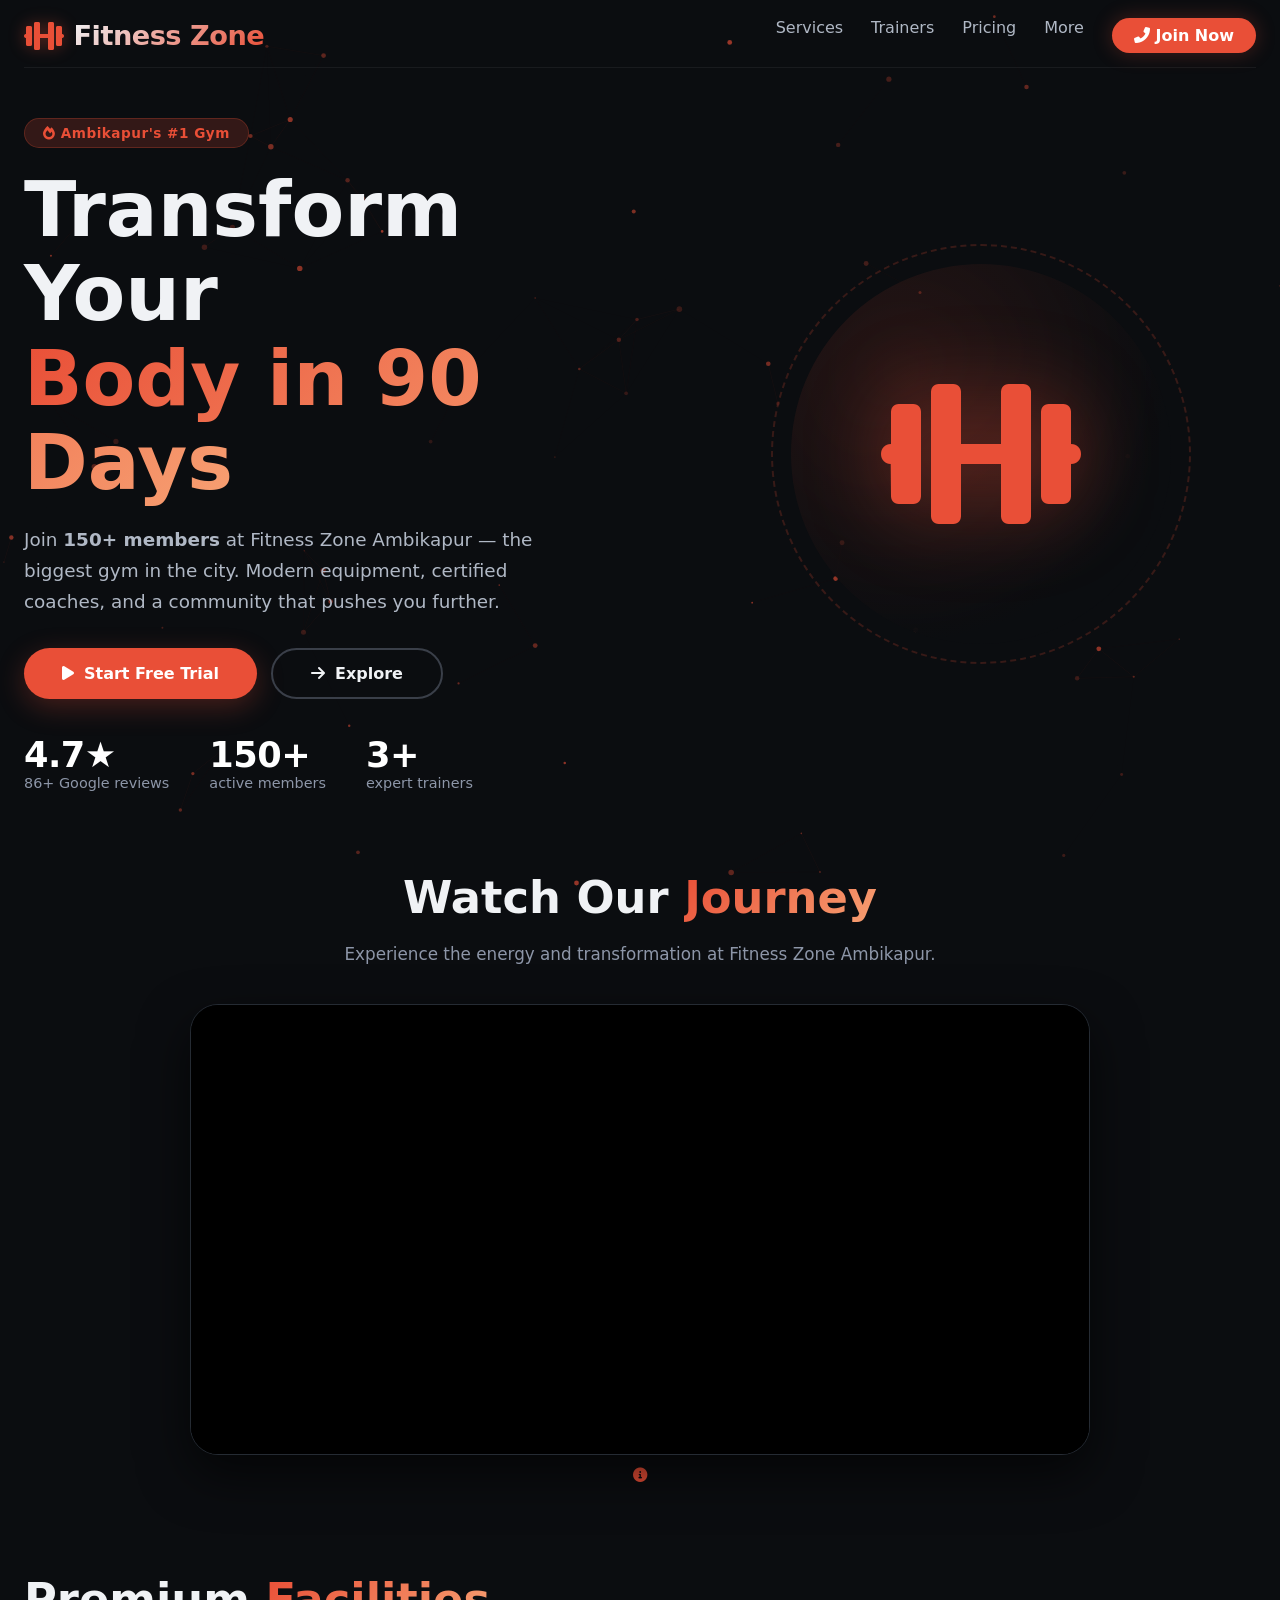
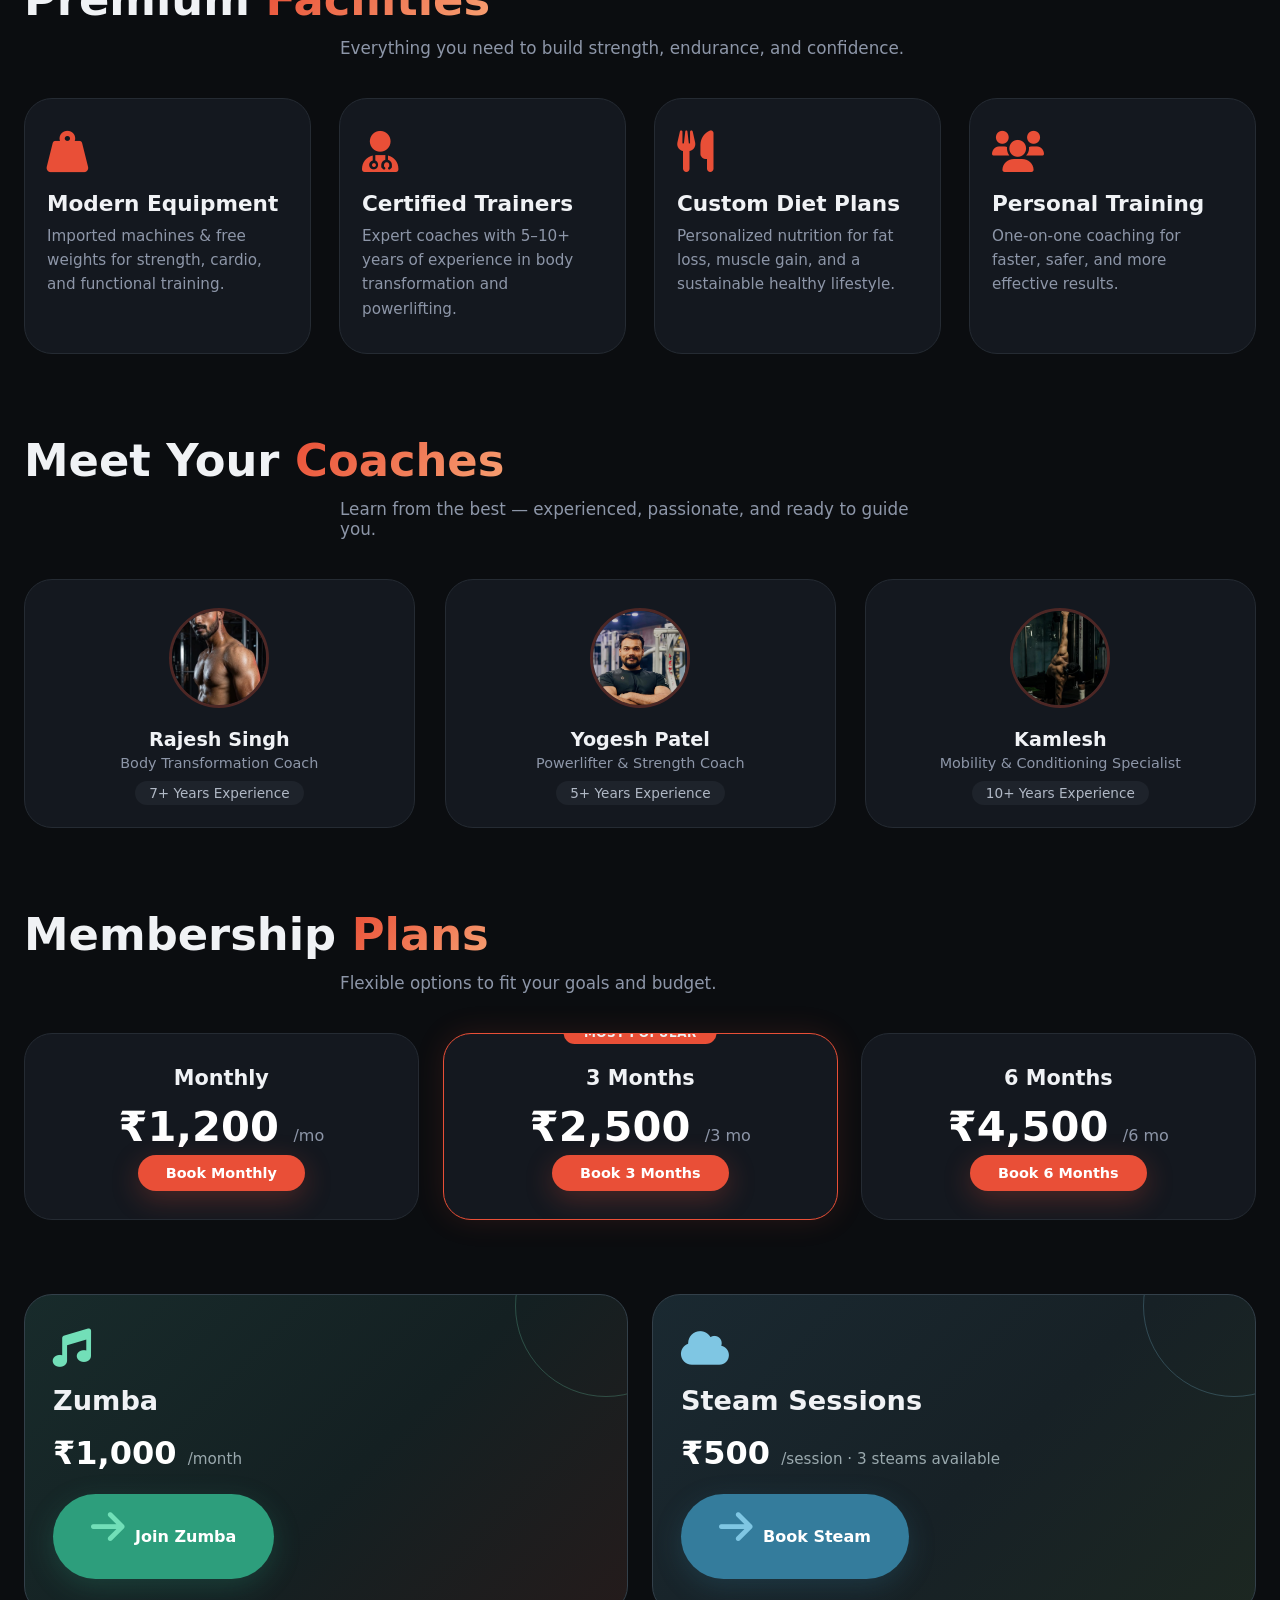
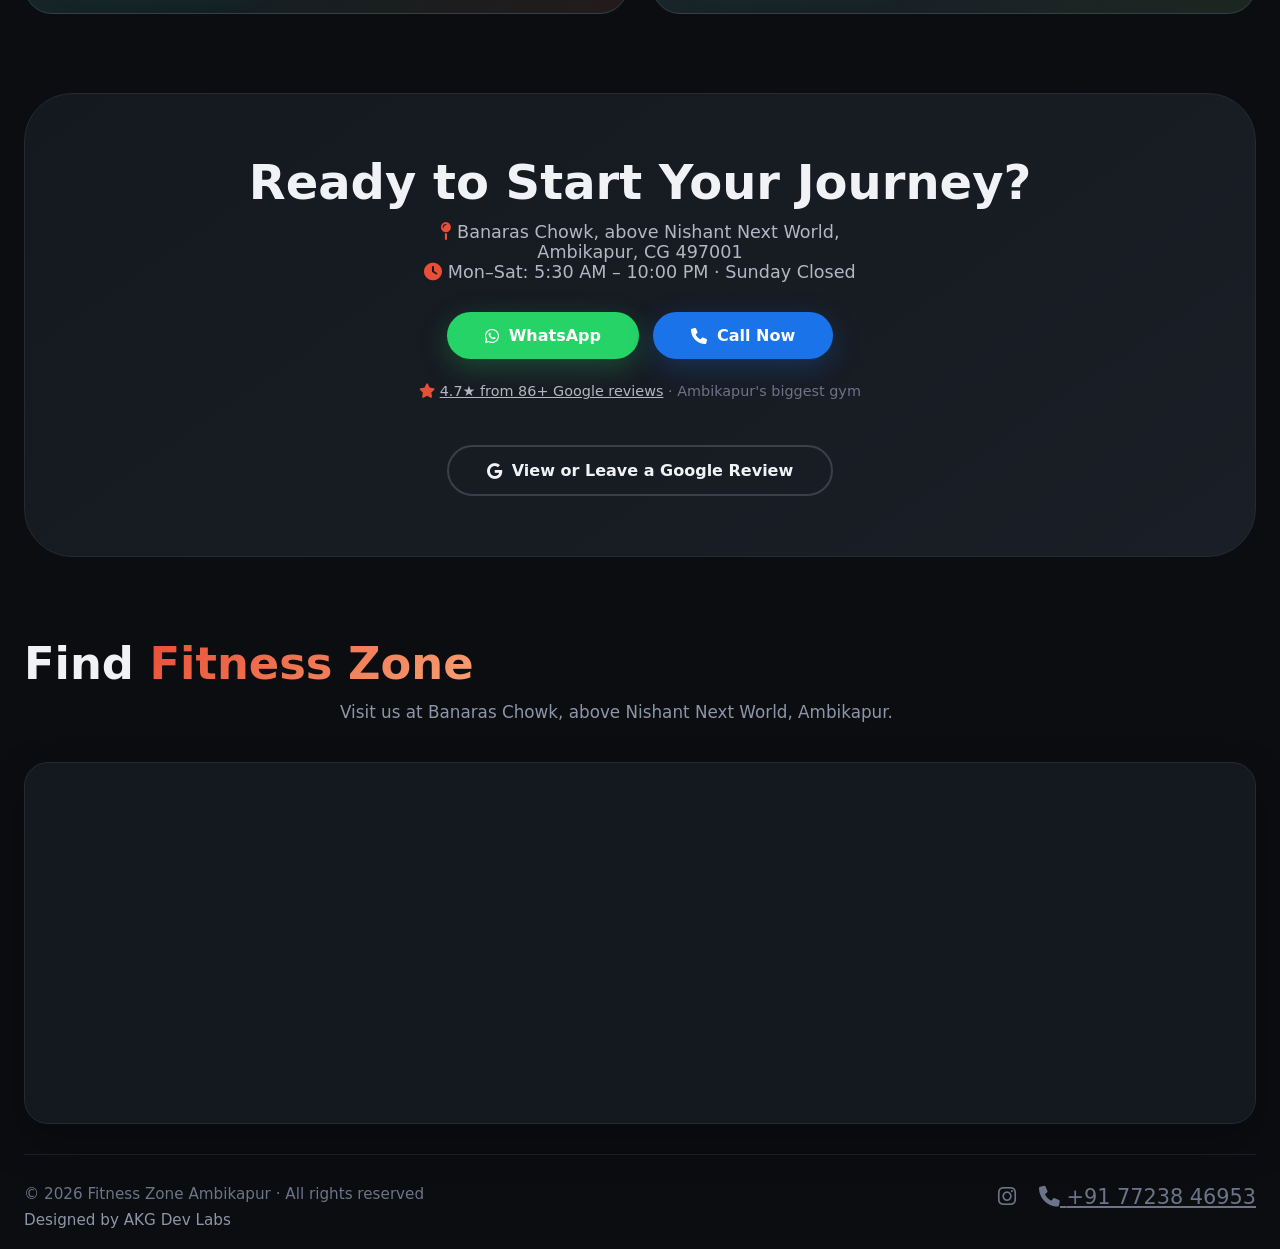
==== commit 16f7f2f0: "Add files via upload" ====
--- a/index.html
+++ b/index.html
@@ -3,7 +3,56 @@
 <head>
   <meta charset="UTF-8" />
   <meta name="viewport" content="width=device-width, initial-scale=1.0" />
-  <title>Fitness Zone Ambikapur</title>
+  <meta name="description" content="Fitness Zone Ambikapur is a modern gym at Banaras Chowk offering memberships, expert training, Zumba classes, steam sessions, and strength equipment." />
+  <meta name="keywords" content="gym in Ambikapur, Fitness Zone Ambikapur, best gym near Banaras Chowk, Zumba Ambikapur, steam bath Ambikapur, gym membership" />
+  <meta name="robots" content="index, follow" />
+  <meta name="author" content="AKG Dev Labs" />
+  <meta name="theme-color" content="#0b0d10" />
+  <meta name="geo.region" content="IN-CT" />
+  <meta name="geo.placename" content="Ambikapur, Chhattisgarh, India" />
+  <meta name="geo.position" content="23.131527;83.182121" />
+  <link rel="canonical" href="https://fitnesszoneambikapur.in/" />
+  <meta property="og:title" content="Fitness Zone Ambikapur | Gym, Zumba &amp; Steam" />
+  <meta property="og:description" content="Build strength, move with energy, and feel your best at Fitness Zone Ambikapur with gym, Zumba, and steam services." />
+  <meta property="og:type" content="website" />
+  <meta property="og:url" content="https://fitnesszoneambikapur.in/" />
+  <meta property="og:locale" content="en_IN" />
+  <meta name="twitter:card" content="summary" />
+  <meta name="twitter:title" content="Fitness Zone Ambikapur | Gym, Zumba &amp; Steam" />
+  <meta name="twitter:description" content="Join Ambikapur's welcoming fitness community for gym plans, Zumba, and steam sessions." />
+  <title>Fitness Zone Ambikapur | Gym, Zumba &amp; Steam</title>
+  <script type="application/ld+json">
+    {
+      "@context": "https://schema.org",
+      "@type": "HealthClub",
+      "name": "Fitness Zone Ambikapur",
+      "url": "https://fitnesszoneambikapur.in/",
+      "description": "Modern gym, Zumba classes, steam sessions, and personal training at Banaras Chowk, Ambikapur.",
+      "address": {
+        "@type": "PostalAddress",
+        "streetAddress": "Banaras Chowk, above Nishant Next World",
+        "addressLocality": "Ambikapur",
+        "addressRegion": "Chhattisgarh",
+        "postalCode": "497001",
+        "addressCountry": "IN"
+      },
+      "telephone": "+91-7723846953",
+      "priceRange": "₹₹",
+      "areaServed": "Ambikapur, Chhattisgarh",
+      "openingHours": "Mo-Sa 05:30-22:00",
+      "hasMap": "https://www.google.com/maps?cid=3898147186916552088",
+      "sameAs": ["https://www.instagram.com/fitnesszoneambikapur/", "https://www.google.com/maps?cid=3898147186916552088"],
+      "hasOfferCatalog": {
+        "@type": "OfferCatalog",
+        "name": "Fitness Zone Services",
+        "itemListElement": [
+          { "@type": "Offer", "name": "Monthly Gym Membership", "price": "1200", "priceCurrency": "INR" },
+          { "@type": "Offer", "name": "Zumba", "price": "1000", "priceCurrency": "INR" },
+          { "@type": "Offer", "name": "Steam Session", "price": "500", "priceCurrency": "INR" }
+        ]
+      }
+    }
+  </script>
   <!-- Font Awesome -->
   <link rel="stylesheet" href="https://cdnjs.cloudflare.com/ajax/libs/font-awesome/6.0.0-beta3/css/all.min.css" />
   <style>
@@ -255,6 +304,14 @@
     .hero-stats div {
       text-align: left;
     }
+    .hero-stats a {
+      color: inherit;
+      text-decoration: none;
+    }
+    .hero-stats a:hover .num,
+    .hero-stats a:focus-visible .num {
+      color: #ffad98;
+    }
     .hero-stats .num {
       font-size: 2.2rem;
       font-weight: 800;
@@ -357,6 +414,8 @@
       cursor: default;
       position: relative;
       overflow: hidden;
+      animation: cardReveal 0.7s both;
+      animation-delay: calc(var(--card-index, 0) * 100ms);
     }
     .service-card::before {
       content: '';
@@ -378,6 +437,28 @@
       border-color: #e94f3755;
       box-shadow: 0 20px 40px #00000055;
     }
+    .service-card::after,
+    .pricing-card::after,
+    .trainer-card::after,
+    .special-service::before,
+    .facility-card::after,
+    .trainer-profile-card::after {
+      content: '';
+      position: absolute;
+      inset: 0;
+      background: linear-gradient(115deg, transparent 25%, rgba(255, 255, 255, 0.09) 48%, transparent 70%);
+      transform: translateX(-120%);
+      transition: transform 0.7s ease;
+      pointer-events: none;
+    }
+    .service-card:hover::after,
+    .pricing-card:hover::after,
+    .trainer-card:hover::after,
+    .special-service:hover::before,
+    .facility-card:hover::after,
+    .trainer-profile-card:hover::after {
+      transform: translateX(120%);
+    }
     .service-card i {
       font-size: 2.6rem;
       color: #e94f37;
@@ -454,6 +535,9 @@
       overflow: hidden;
       transition: 0.3s ease;
       box-shadow: 0 12px 24px rgba(0, 0, 0, 0.18);
+      position: relative;
+      animation: cardReveal 0.7s both;
+      animation-delay: calc(var(--card-index, 0) * 80ms);
     }
     .facility-card:hover {
       transform: translateY(-6px);
@@ -495,6 +579,9 @@
       overflow: hidden;
       transition: 0.3s ease;
       padding-bottom: 14px;
+      position: relative;
+      animation: cardReveal 0.7s both;
+      animation-delay: calc(var(--card-index, 0) * 100ms);
     }
     .trainer-profile-card:hover {
       transform: translateY(-6px);
@@ -556,6 +643,10 @@
       text-align: center;
       border: 1px solid #252b33;
       transition: 0.4s;
+      position: relative;
+      overflow: hidden;
+      animation: cardReveal 0.7s both;
+      animation-delay: calc(var(--card-index, 0) * 120ms);
     }
     .trainer-card:hover {
       transform: scale(1.03);
@@ -610,6 +701,9 @@
       transition: 0.4s;
       position: relative;
       cursor: pointer;
+      overflow: hidden;
+      animation: cardReveal 0.7s both;
+      animation-delay: calc(var(--card-index, 0) * 120ms);
     }
     .pricing-card.selected,
     .pricing-card.popular.selected {
@@ -667,6 +761,90 @@
       margin-right: 8px;
     }
 
+    /* ---------- Special Services ---------- */
+    .special-services {
+      display: grid;
+      grid-template-columns: repeat(2, minmax(0, 1fr));
+      gap: 24px;
+      padding: 44px 0 30px;
+    }
+    .special-service {
+      position: relative;
+      overflow: hidden;
+      padding: 34px 28px;
+      border-radius: 28px;
+      border: 1px solid #33404a;
+      background: linear-gradient(135deg, #182b2b 0%, #142022 55%, #241b1b 100%);
+      animation: cardReveal 0.8s both;
+      animation-delay: calc(var(--card-index, 0) * 140ms);
+    }
+    .special-service.steam {
+      background: linear-gradient(135deg, #1a2931 0%, #172126 55%, #1c2721 100%);
+    }
+    .special-service::after {
+      content: '';
+      position: absolute;
+      width: 180px;
+      height: 180px;
+      right: -70px;
+      top: -80px;
+      border: 1px solid rgba(116, 223, 184, 0.25);
+      border-radius: 50%;
+    }
+    .special-service.steam::after {
+      border-color: rgba(127, 198, 227, 0.25);
+    }
+    .special-service i {
+      color: #72dfb8;
+      font-size: 2.4rem;
+      margin-bottom: 18px;
+    }
+    .special-service.steam i {
+      color: #7fc6e3;
+    }
+    .special-service h3 {
+      font-size: 1.7rem;
+      margin-bottom: 8px;
+    }
+    .special-service .special-price {
+      color: #fff;
+      font-size: 2rem;
+      font-weight: 800;
+      margin: 18px 0 22px;
+    }
+    .special-service .special-price small {
+      color: #9aa9ae;
+      font-size: 0.95rem;
+      font-weight: 500;
+    }
+    .special-service .btn-primary {
+      background: #2d9e7c;
+      box-shadow: 0 8px 28px rgba(45, 158, 124, 0.24);
+    }
+    .special-service.steam .btn-primary {
+      background: #347c9c;
+      box-shadow: 0 8px 28px rgba(52, 124, 156, 0.24);
+    }
+
+    /* ---------- Google Map ---------- */
+    .map-section {
+      padding: 50px 0 30px;
+    }
+    .map-container {
+      overflow: hidden;
+      border: 1px solid #252b33;
+      border-radius: 24px;
+      box-shadow: 0 20px 45px rgba(0, 0, 0, 0.28);
+      background: #14181f;
+    }
+    .map-container iframe {
+      width: 100%;
+      height: 360px;
+      display: block;
+      border: 0;
+      filter: grayscale(0.25) contrast(1.05);
+    }
+
     /* ---------- CTA ---------- */
     .cta-section {
       background: linear-gradient(145deg, #14181f, #1a1e26);
@@ -709,6 +887,142 @@
       transform: translateY(-3px);
     }
 
+    /* ---------- Admin Panel ---------- */
+    .admin-modal {
+      position: fixed;
+      inset: 0;
+      z-index: 10000;
+      display: none;
+      align-items: center;
+      justify-content: center;
+      padding: 20px;
+      background: rgba(4, 6, 9, 0.86);
+      backdrop-filter: blur(10px);
+    }
+    .admin-modal.active {
+      display: flex;
+    }
+    .admin-panel {
+      width: min(980px, 100%);
+      max-height: min(760px, 92vh);
+      overflow: auto;
+      padding: 26px;
+      border: 1px solid #39424d;
+      border-radius: 22px;
+      background: #11161d;
+      box-shadow: 0 25px 80px rgba(0, 0, 0, 0.65);
+    }
+    .admin-header,
+    .admin-actions,
+    .admin-item {
+      display: flex;
+      align-items: center;
+      justify-content: space-between;
+      gap: 14px;
+    }
+    .admin-header {
+      margin-bottom: 22px;
+    }
+    .admin-header h2 {
+      font-size: 1.5rem;
+    }
+    .admin-close,
+    .admin-small-button,
+    .admin-danger {
+      border: 1px solid #3b4652;
+      border-radius: 8px;
+      padding: 9px 13px;
+      color: #fff;
+      background: #1c252e;
+      cursor: pointer;
+      font-weight: 600;
+    }
+    .admin-close:hover,
+    .admin-small-button:hover {
+      border-color: #e94f37;
+      color: #ffad98;
+    }
+    .admin-danger {
+      border-color: #8e3d35;
+      background: #321c1c;
+      color: #ffad98;
+    }
+    .admin-tabs {
+      display: flex;
+      gap: 10px;
+      margin-bottom: 18px;
+    }
+    .admin-tab {
+      border: 0;
+      border-bottom: 2px solid transparent;
+      padding: 9px 2px;
+      color: #8d96a8;
+      background: transparent;
+      cursor: pointer;
+      font-weight: 700;
+    }
+    .admin-tab.active {
+      border-color: #e94f37;
+      color: #fff;
+    }
+    .admin-list {
+      display: grid;
+      gap: 12px;
+    }
+    .admin-item {
+      align-items: flex-start;
+      padding: 14px;
+      border: 1px solid #2b333d;
+      border-radius: 12px;
+      background: #171d25;
+    }
+    .admin-item-fields {
+      display: grid;
+      flex: 1;
+      grid-template-columns: minmax(160px, 1fr) minmax(220px, 2fr);
+      gap: 10px;
+    }
+    .admin-item-fields input,
+    .admin-login input {
+      width: 100%;
+      border: 1px solid #39424d;
+      border-radius: 7px;
+      padding: 10px;
+      color: #fff;
+      background: #0d1116;
+    }
+    .admin-actions {
+      margin-top: 18px;
+      justify-content: flex-end;
+      flex-wrap: wrap;
+    }
+    .admin-login {
+      width: min(360px, 100%);
+    }
+    .admin-login p {
+      color: #8d96a8;
+      margin: 10px 0 16px;
+      line-height: 1.5;
+    }
+    .admin-error {
+      min-height: 20px;
+      margin-top: 8px;
+      color: #ff9580;
+      font-size: 0.9rem;
+    }
+    @media (max-width: 600px) {
+      .admin-panel {
+        padding: 18px;
+      }
+      .admin-item {
+        flex-direction: column;
+      }
+      .admin-item-fields {
+        width: 100%;
+        grid-template-columns: 1fr;
+      }
+    }
+
     /* ---------- Animations ---------- */
     @keyframes fadeUp {
       0% {
@@ -742,6 +1056,23 @@
     @keyframes spinSlow {
       to {
         transform: rotate(360deg);
+      }
+    }
+    @keyframes cardReveal {
+      from {
+        opacity: 0;
+        transform: translateY(24px) scale(0.97);
+      }
+      to {
+        opacity: 1;
+        transform: translateY(0) scale(1);
+      }
+    }
+    @media (prefers-reduced-motion: reduce) {
+      *, *::before, *::after {
+        animation-duration: 0.01ms !important;
+        animation-iteration-count: 1 !important;
+        transition-duration: 0.01ms !important;
       }
     }
 
@@ -760,6 +1091,7 @@
       .hero {
         flex-direction: column;
         text-align: center;
+        overflow: hidden;
       }
       .hero-content p {
         margin-left: auto;
@@ -783,6 +1115,12 @@
       }
       .video-container {
         border-radius: 16px;
+      }
+      .special-services {
+        grid-template-columns: 1fr;
+      }
+      .map-container iframe {
+        height: 300px;
       }
     }
   </style>
@@ -809,6 +1147,7 @@
         <a href="#services">Services</a>
         <a href="#trainers">Trainers</a>
         <a href="#pricing">Pricing</a>
+        <a href="#special-services">More</a>
         <a href="#contact" class="nav-cta"><i class="fas fa-phone-alt"></i> Join Now</a>
       </div>
     </nav>
@@ -830,7 +1169,7 @@
           <a href="#services" class="btn-outline"><i class="fas fa-arrow-right"></i> Explore</a>
         </div>
         <div class="hero-stats">
-          <div><span class="num">4.8★</span><div class="label">86+ reviews</div></div>
+            <div><a href="https://www.google.com/maps?cid=3898147186916552088" target="_blank" rel="noopener noreferrer" aria-label="View Fitness Zone Ambikapur Google rating"><span class="num">4.7★</span><div class="label">86+ Google reviews</div></a></div>
           <div><span class="num">150+</span><div class="label">active members</div></div>
           <div><span class="num">3+</span><div class="label">expert trainers</div></div>
         </div>
@@ -863,22 +1202,22 @@
       <h2 class="section-title">Premium <span class="highlight">Facilities</span></h2>
       <p class="section-sub">Everything you need to build strength, endurance, and confidence.</p>
       <div class="services-grid" id="services-grid">
-        <div class="service-card" data-target="equipment" tabindex="0" role="button" aria-label="View modern equipment">
+        <div class="service-card" data-target="equipment" style="--card-index:0" tabindex="0" role="button" aria-label="View modern equipment">
           <i class="fas fa-weight-hanging"></i>
           <h3>Modern Equipment</h3>
           <p>Imported machines &amp; free weights for strength, cardio, and functional training.</p>
         </div>
-        <div class="service-card" data-target="trainers" tabindex="0" role="button" aria-label="View certified trainers">
+        <div class="service-card" data-target="trainers" style="--card-index:1" tabindex="0" role="button" aria-label="View certified trainers">
           <i class="fas fa-user-md"></i>
           <h3>Certified Trainers</h3>
           <p>Expert coaches with 5–10+ years of experience in body transformation and powerlifting.</p>
         </div>
-        <div class="service-card" data-target="diet" tabindex="0" role="button" aria-label="View diet plan details">
+        <div class="service-card" data-target="diet" style="--card-index:2" tabindex="0" role="button" aria-label="View diet plan details">
           <i class="fas fa-utensils"></i>
           <h3>Custom Diet Plans</h3>
           <p>Personalized nutrition for fat loss, muscle gain, and a sustainable healthy lifestyle.</p>
         </div>
-        <div class="service-card" data-target="training" tabindex="0" role="button" aria-label="View personal training details">
+        <div class="service-card" data-target="training" style="--card-index:3" tabindex="0" role="button" aria-label="View personal training details">
           <i class="fas fa-users"></i>
           <h3>Personal Training</h3>
           <p>One-on-one coaching for faster, safer, and more effective results.</p>
@@ -893,20 +1232,20 @@
       <h2 class="section-title">Meet Your <span class="highlight">Coaches</span></h2>
       <p class="section-sub">Learn from the best — experienced, passionate, and ready to guide you.</p>
       <div class="trainers-grid">
-        <div class="trainer-card">
-          <img src="https://images.unsplash.com/photo-1571019614242-c5c5dee9f50b?auto=format&fit=crop&w=500&q=80" alt="Yogesh Patel" />
+        <div class="trainer-card" style="--card-index:0">
+          <img src="Assets/yogeshpatel.png" alt="Yogesh Patel" />
           <h4>Yogesh Patel</h4>
           <div class="role">Powerlifter &amp; Strength Coach</div>
           <span class="exp">5+ Years</span>
         </div>
-        <div class="trainer-card">
-          <img src="https://images.unsplash.com/photo-1517836357463-d25dfeac3438?auto=format&fit=crop&w=500&q=80" alt="Rajesh Singh" />
+        <div class="trainer-card" style="--card-index:1">
+          <img src="Assets/rajeshsingh.png" alt="Rajesh Singh" />
           <h4>Rajesh Singh</h4>
           <div class="role">Body Transformation Coach</div>
           <span class="exp">6+ Years</span>
         </div>
-        <div class="trainer-card">
-          <img src="https://images.unsplash.com/photo-1541534401786-2077eed87a74?auto=format&fit=crop&w=500&q=80" alt="Kamlesh" />
+        <div class="trainer-card" style="--card-index:2">
+          <img src="Assets/kamlesh.png" alt="Kamlesh" />
           <h4>Kamlesh</h4>
           <div class="role">Mobility &amp; Conditioning Specialist</div>
           <span class="exp">10+ Years</span>
@@ -919,38 +1258,39 @@
       <h2 class="section-title">Membership <span class="highlight">Plans</span></h2>
       <p class="section-sub">Flexible options to fit your goals and budget.</p>
       <div class="pricing-grid">
-        <div class="pricing-card" data-plan="Monthly">
+        <div class="pricing-card" style="--card-index:0" data-plan="Monthly">
           <div class="plan">Monthly</div>
-          <div class="price">₹999 <small>/mo</small></div>
-          <ul>
-            <li><i class="fas fa-check"></i> Full gym access</li>
-            <li><i class="fas fa-check"></i> Cardio &amp; strength</li>
-            <li><i class="fas fa-check"></i> Locker room</li>
-          </ul>
-          <a href="#contact" class="btn-primary plan-button" style="padding:10px 28px;font-size:0.9rem;">Get Started</a>
-        </div>
-        <div class="pricing-card popular selected" data-plan="3 Months">
+          <div class="price">₹1,200 <small>/mo</small></div>
+          <a href="#contact" class="btn-primary plan-button" style="padding:10px 28px;font-size:0.9rem;">Book Monthly</a>
+        </div>
+        <div class="pricing-card popular selected" style="--card-index:1" data-plan="3 Months">
           <div class="tag">MOST POPULAR</div>
           <div class="plan">3 Months</div>
-          <div class="price">₹2,499 <small>/3 mo</small></div>
-          <ul>
-            <li><i class="fas fa-check"></i> Everything in Monthly</li>
-            <li><i class="fas fa-check"></i> 1 free PT session</li>
-            <li><i class="fas fa-check"></i> Diet consultation</li>
-          </ul>
-          <a href="#contact" class="btn-primary plan-button" style="padding:10px 28px;font-size:0.9rem;">Get Started</a>
-        </div>
-        <div class="pricing-card" data-plan="6 Months">
+          <div class="price">₹2,500 <small>/3 mo</small></div>
+          <a href="#contact" class="btn-primary plan-button" style="padding:10px 28px;font-size:0.9rem;">Book 3 Months</a>
+        </div>
+        <div class="pricing-card" style="--card-index:2" data-plan="6 Months">
           <div class="plan">6 Months</div>
-          <div class="price">₹3,499 <small>/6 mo</small></div>
-          <ul>
-            <li><i class="fas fa-check"></i> Everything in 3 Mo</li>
-            <li><i class="fas fa-check"></i> 3 free PT sessions</li>
-            <li><i class="fas fa-check"></i> Advanced tracking</li>
-          </ul>
-          <a href="#contact" class="btn-primary plan-button" style="padding:10px 28px;font-size:0.9rem;">Get Started</a>
+          <div class="price">₹4,500 <small>/6 mo</small></div>
+          <a href="#contact" class="btn-primary plan-button" style="padding:10px 28px;font-size:0.9rem;">Book 6 Months</a>
         </div>
       </div>
+    </section>
+
+    <!-- ====== SPECIAL SERVICES ====== -->
+    <section class="special-services" id="special-services">
+      <article class="special-service" style="--card-index:0">
+        <i class="fas fa-music"></i>
+        <h3>Zumba</h3>
+        <div class="special-price">₹1,000 <small>/month</small></div>
+        <a href="#contact" class="btn-primary service-booking" data-service="Zumba" data-price="₹1,000/month"><i class="fas fa-arrow-right"></i> Join Zumba</a>
+      </article>
+      <article class="special-service steam" style="--card-index:1">
+        <i class="fas fa-cloud"></i>
+        <h3>Steam Sessions</h3>
+        <div class="special-price">₹500 <small>/session · 3 steams available</small></div>
+        <a href="#contact" class="btn-primary service-booking" data-service="Steam" data-price="₹500/session"><i class="fas fa-arrow-right"></i> Book Steam</a>
+      </article>
     </section>
 
     <!-- ====== CTA / CONTACT ====== -->
@@ -970,23 +1310,68 @@
         </a>
       </div>
       <p style="margin-top:24px;font-size:0.9rem;color:#6b7488;">
-        <i class="fas fa-star" style="color:#e94f37;"></i> 4.7★ from 86+ members · Ambikapur's biggest gym
+        <i class="fas fa-star" style="color:#e94f37;"></i> <a href="https://www.google.com/maps?cid=3898147186916552088" target="_blank" rel="noopener noreferrer" style="color:#b0b8c5;">4.7★ from 86+ Google reviews</a> · Ambikapur's biggest gym
       </p>
+      <a href="https://www.google.com/maps?cid=3898147186916552088" target="_blank" rel="noopener noreferrer" class="btn-outline" style="margin-top:16px;"><i class="fab fa-google"></i> View or Leave a Google Review</a>
+    </section>
+
+    <!-- ====== GOOGLE MAP ====== -->
+    <section class="map-section" id="location">
+      <h2 class="section-title">Find <span class="highlight">Fitness Zone</span></h2>
+      <p class="section-sub">Visit us at Banaras Chowk, above Nishant Next World, Ambikapur.</p>
+      <div class="map-container">
+        <iframe
+          src="https://www.google.com/maps?q=Fitness+Zone+Ambikapur%2C+Banaras+Chowk&output=embed"
+          title="Fitness Zone Ambikapur on Google Maps"
+          loading="lazy"
+          referrerpolicy="no-referrer-when-downgrade"
+          allowfullscreen>
+        </iframe>
+      </div>
     </section>
 
     <!-- ====== FOOTER ====== -->
     <footer class="footer">
       <div>
         <div>© 2026 Fitness Zone Ambikapur · All rights reserved</div>
-        <div style="margin-top:8px; color:#8d96a8;">Designed by Ansh Kumar Gupta</div>
+        <div style="margin-top:8px; color:#8d96a8;">Designed by AKG Dev Labs</div>
       </div>
       <div class="socials">
-        <a href="https://www.instagram.com" target="_blank" rel="noopener noreferrer" aria-label="Instagram"><i class="fab fa-instagram"></i></a>
-        <a href="https://www.facebook.com" target="_blank" rel="noopener noreferrer" aria-label="Facebook"><i class="fab fa-facebook"></i></a>
-        <a href="https://www.youtube.com" target="_blank" rel="noopener noreferrer" aria-label="YouTube"><i class="fab fa-youtube"></i></a>
+        <a href="https://www.instagram.com/fitnesszoneambikapur/" target="_blank" rel="noopener noreferrer" aria-label="Fitness Zone Ambikapur on Instagram"><i class="fab fa-instagram"></i></a>
+        <a href="tel:+917723846953" aria-label="Call Fitness Zone Ambikapur at 7723846953"><i class="fas fa-phone"></i> <span>+91 77238 46953</span></a>
       </div>
     </footer>
 
+  </div>
+
+  <!-- ====== ADMIN PANEL ====== -->
+  <div class="admin-modal" id="admin-modal" role="dialog" aria-modal="true" aria-labelledby="admin-title">
+    <div class="admin-panel">
+      <div class="admin-header">
+        <h2 id="admin-title">Site Admin</h2>
+        <button class="admin-close" id="admin-close" type="button" aria-label="Close admin panel">Close</button>
+      </div>
+      <form class="admin-login" id="admin-login">
+        <strong>Admin access</strong>
+        <p>Enter the admin password to edit equipment and trainer cards on this device.</p>
+        <input id="admin-password" type="password" autocomplete="current-password" placeholder="Password" required />
+        <div class="admin-error" id="admin-error" aria-live="polite"></div>
+        <button class="btn-primary" type="submit">Unlock Panel</button>
+      </form>
+      <div id="admin-editor" hidden>
+        <div class="admin-tabs" role="tablist" aria-label="Content type">
+          <button class="admin-tab active" type="button" data-admin-tab="equipment">Equipment cards</button>
+          <button class="admin-tab" type="button" data-admin-tab="trainers">Trainer cards</button>
+        </div>
+        <div class="admin-list" id="admin-list"></div>
+        <div class="admin-actions">
+          <button class="admin-small-button" id="admin-add" type="button">Add card</button>
+          <button class="admin-small-button" id="admin-export" type="button">Export JSON</button>
+          <button class="admin-danger" id="admin-reset" type="button">Reset saved changes</button>
+          <button class="btn-primary" id="admin-save" type="button">Save changes</button>
+        </div>
+      </div>
+    </div>
   </div>
 
   <!-- ====== SCRIPTS ====== -->
@@ -1081,39 +1466,197 @@
     const detailView = document.getElementById('detail-view');
     const servicesGrid = document.getElementById('services-grid');
 
-    const equipmentItems = [
-      { name: 'Treadmill', count: 6, image: 'https://images.unsplash.com/photo-1571902943202-507ec2618e8f?auto=format&fit=crop&w=900&q=80' },
-      { name: 'Cross Trainer', count: 4, image: 'https://images.unsplash.com/photo-1517836357463-d25dfeac3438?auto=format&fit=crop&w=900&q=80' },
-      { name: 'Rowing Machine', count: 3, image: 'https://images.unsplash.com/photo-1534438327276-14e5300c3a48?auto=format&fit=crop&w=900&q=80' },
-      { name: 'Leg Press', count: 2, image: 'https://images.unsplash.com/photo-1517838277536-f5f99be501cd?auto=format&fit=crop&w=900&q=80' },
-      { name: 'Smith Machine', count: 2, image: 'https://images.unsplash.com/photo-1599058917212-d750089bc07e?auto=format&fit=crop&w=900&q=80' },
-      { name: 'Dumbbell Set', count: 120, image: 'https://images.unsplash.com/photo-1517836357463-d25dfeac3438?auto=format&fit=crop&w=900&q=80' },
-      { name: 'Bench Press', count: 4, image: 'https://images.unsplash.com/photo-1541534741688-6078c6bfb5c5?auto=format&fit=crop&w=900&q=80' },
-      { name: 'Cable Machine', count: 3, image: 'https://images.unsplash.com/photo-1558611848-73f7eb4001a1?auto=format&fit=crop&w=900&q=80' },
-      { name: 'Spin Bike', count: 5, image: 'https://images.unsplash.com/photo-1583454110551-21f2fa2afe61?auto=format&fit=crop&w=900&q=80' },
-      { name: 'Kettlebell Rack', count: 24, image: 'https://images.unsplash.com/photo-1517836357463-d25dfeac3438?auto=format&fit=crop&w=900&q=80' }
+    let equipmentItems = [
+      { name: 'Ab Coaster Machine', count: 1, image: 'Assets/abs.jpeg' },
+      { name: 'Assisted Pullups/Dip Machine', count: 1, image: 'Assets/assistedpullupsordips.jpeg' },
+      { name: 'Lat Pull Down Machine', count: 1, image: 'Assets/back machine.jpeg' },
+      { name: 'Bench Press Machine', count: 1, image: 'Assets/benchpress.jpeg' },
+      { name: 'Decline Press Machine', count: 1, image: 'Assets/decline.jpeg' },
+      { name: 'Treadmill', count: 3, image: 'Assets/treadmill.jpeg' },
+      { name: 'Leg Extension Machine', count: 1, image: 'Assets/extension.jpeg' },
+      { name: 'Incline Press Machine', count: 1, image: 'Assets/inclineear.jpeg' },
+      { name: 'Gym Equipment Detail', count: 1, image: 'Assets/key.jpeg' },
+      { name: 'Leg Press Machine', count: 1, image: 'Assets/leg press.jpeg' },
+      { name: 'Leg Workout Machine', count: 1, image: 'Assets/leg.jpeg' },
+      { name: 'Leg Extension Equipment', count: 1, image: 'Assets/legextension.jpeg' },
+      { name: 'Leg Training Machine', count: 1, image: 'Assets/legs.jpeg' },
+      { name: 'Multi-Trainer Machine', count: 1, image: 'Assets/multitrainer.jpeg' },
+      { name: 'Pec Fly Machine', count: 1, image: 'Assets/pec fly.jpeg' },
+      { name: 'Rowing Machine', count: 1, image: 'Assets/rowing.jpeg' },
+      { name: 'Triceps Machine', count: 1, image: 'Assets/triceps.jpeg' },
+      { name: 'Fitness Zone Equipment', count: 1, image: 'Assets/WhatsApp Image 2026-09-05 at 2.57.35 PM.jpeg' },
+      { name: 'Gym Training Area', count: 1, image: 'Assets/WhatsApp Image 2026-09-05 at 2.57.51 PM.jpeg' }
     ];
 
-    const trainerCards = [
+    let trainerCards = [
       {
         name: 'Rajesh Singh',
-        image: 'https://images.unsplash.com/photo-1517836357463-d25dfeac3438?auto=format&fit=crop&w=900&q=80',
+        image: 'Assets/rajeshsingh.png',
+        role: 'Body Transformation Coach',
         experience: '7+ Years Experience',
         specialties: ['Fat Loss', 'Strength', 'Nutrition']
       },
       {
         name: 'Yogesh Patel',
-        image: 'https://images.unsplash.com/photo-1541534401786-2077eed87a74?auto=format&fit=crop&w=900&q=80',
+        image: 'Assets/yogeshpatel.png',
+        role: 'Powerlifter & Strength Coach',
         experience: '5+ Years Experience',
         specialties: ['Powerlifting', 'Mobility', 'Core']
       },
       {
         name: 'Kamlesh',
-        image: 'https://images.unsplash.com/photo-1571019614242-c5c5dee9f50b?auto=format&fit=crop&w=900&q=80',
+        image: 'Assets/kamlesh.png',
+        role: 'Mobility & Conditioning Specialist',
         experience: '10+ Years Experience',
         specialties: ['Transformation', 'Functional Training', 'Conditioning']
       }
     ];
+
+    function escapeHtml(value) {
+      return String(value).replace(/[&<>'"]/g, character => ({
+        '&': '&amp;',
+        '<': '&lt;',
+        '>': '&gt;',
+        "'": '&#39;',
+        '"': '&quot;'
+      }[character]));
+    }
+
+    function loadSavedCards(key, fallback) {
+      try {
+        const saved = JSON.parse(localStorage.getItem(key));
+        return Array.isArray(saved) && saved.length ? saved : fallback;
+      } catch (error) {
+        return fallback;
+      }
+    }
+
+    equipmentItems = loadSavedCards('fitnessZoneEquipmentCards', equipmentItems);
+    trainerCards = loadSavedCards('fitnessZoneTrainerCards', trainerCards);
+
+    function renderVisibleTrainers() {
+      const trainerGrid = document.querySelector('.trainers-grid');
+      trainerGrid.innerHTML = trainerCards.map((person, index) => `
+        <div class="trainer-card" style="--card-index:${index}">
+          <img src="${escapeHtml(person.image)}" alt="${escapeHtml(person.name)}" />
+          <h4>${escapeHtml(person.name)}</h4>
+          <div class="role">${escapeHtml(person.role || 'Fitness Coach')}</div>
+          <span class="exp">${escapeHtml(person.experience || 'Experienced Coach')}</span>
+        </div>
+      `).join('');
+    }
+
+    renderVisibleTrainers();
+
+    const adminModal = document.getElementById('admin-modal');
+    const adminLogin = document.getElementById('admin-login');
+    const adminEditor = document.getElementById('admin-editor');
+    const adminList = document.getElementById('admin-list');
+    const adminError = document.getElementById('admin-error');
+    let adminTab = 'equipment';
+
+    function renderAdminList() {
+      const cards = adminTab === 'equipment' ? equipmentItems : trainerCards;
+      adminList.innerHTML = cards.map((card, index) => `
+        <div class="admin-item admin-row" data-index="${index}" data-count="${escapeHtml(card.count || 1)}">
+          <div class="admin-item-fields">
+            <input class="admin-name" type="text" value="${escapeHtml(card.name)}" aria-label="${adminTab} card name" placeholder="Card name" />
+            <input class="admin-image" type="text" value="${escapeHtml(card.image)}" aria-label="${adminTab} card image path or URL" placeholder="Image path or URL" />
+          </div>
+          <button class="admin-danger admin-remove" type="button">Remove</button>
+        </div>
+      `).join('');
+    }
+
+    function openAdmin() {
+      adminModal.classList.add('active');
+      adminLogin.hidden = false;
+      adminEditor.hidden = true;
+      adminError.textContent = '';
+      document.getElementById('admin-password').focus();
+    }
+
+    function closeAdmin() {
+      adminModal.classList.remove('active');
+    }
+
+    document.addEventListener('keydown', event => {
+      if (event.ctrlKey && event.shiftKey && event.key.toLowerCase() === 'a') {
+        event.preventDefault();
+        openAdmin();
+      }
+      if (event.key === 'Escape' && adminModal.classList.contains('active')) closeAdmin();
+    });
+
+    adminLogin.addEventListener('submit', event => {
+      event.preventDefault();
+      if (document.getElementById('admin-password').value !== 'fitnesszone@2026') {
+        adminError.textContent = 'Incorrect password.';
+        return;
+      }
+      adminLogin.hidden = true;
+      adminEditor.hidden = false;
+      renderAdminList();
+    });
+
+    document.getElementById('admin-close').addEventListener('click', closeAdmin);
+    document.querySelectorAll('[data-admin-tab]').forEach(tab => {
+      tab.addEventListener('click', () => {
+        adminTab = tab.dataset.adminTab;
+        document.querySelectorAll('[data-admin-tab]').forEach(item => item.classList.toggle('active', item === tab));
+        renderAdminList();
+      });
+    });
+
+    document.getElementById('admin-add').addEventListener('click', () => {
+      adminList.insertAdjacentHTML('beforeend', `
+        <div class="admin-item admin-row" data-index="new" data-count="1">
+          <div class="admin-item-fields">
+            <input class="admin-name" type="text" aria-label="New ${adminTab} card name" placeholder="Card name" />
+            <input class="admin-image" type="text" aria-label="New ${adminTab} card image path or URL" placeholder="Image path or URL" />
+          </div>
+          <button class="admin-danger admin-remove" type="button">Remove</button>
+        </div>
+      `);
+    });
+
+    adminList.addEventListener('click', event => {
+      if (event.target.classList.contains('admin-remove')) event.target.closest('.admin-row').remove();
+    });
+
+    document.getElementById('admin-save').addEventListener('click', () => {
+      const updated = [...adminList.querySelectorAll('.admin-row')].map(row => ({
+        ...((adminTab === 'equipment' ? equipmentItems : trainerCards)[Number(row.dataset.index)] || {}),
+        name: row.querySelector('.admin-name').value.trim() || 'Untitled Card',
+        image: row.querySelector('.admin-image').value.trim(),
+        count: Number(row.dataset.count) || 1
+      })).filter(card => card.image);
+      if (adminTab === 'equipment') {
+        equipmentItems = updated;
+        localStorage.setItem('fitnessZoneEquipmentCards', JSON.stringify(equipmentItems));
+      } else {
+        trainerCards = updated;
+        localStorage.setItem('fitnessZoneTrainerCards', JSON.stringify(trainerCards));
+        renderVisibleTrainers();
+      }
+      showBackGrid();
+      closeAdmin();
+    });
+
+    document.getElementById('admin-reset').addEventListener('click', () => {
+      localStorage.removeItem('fitnessZoneEquipmentCards');
+      localStorage.removeItem('fitnessZoneTrainerCards');
+      window.location.reload();
+    });
+
+    document.getElementById('admin-export').addEventListener('click', () => {
+      const exportData = JSON.stringify({ equipment: equipmentItems, trainers: trainerCards }, null, 2);
+      const download = document.createElement('a');
+      download.href = URL.createObjectURL(new Blob([exportData], { type: 'application/json' }));
+      download.download = 'fitness-zone-content.json';
+      download.click();
+      URL.revokeObjectURL(download.href);
+    });
 
     function showBackGrid() {
       servicesGrid.style.display = 'grid';
@@ -1122,12 +1665,12 @@
     }
 
     function renderEquipmentPanel() {
-      const cards = equipmentItems.map(item => `
-        <article class="facility-card">
-          <img src="${item.image}" alt="${item.name}" />
+      const cards = equipmentItems.map((item, index) => `
+        <article class="facility-card" style="--card-index:${index}">
+          <img src="${escapeHtml(item.image)}" alt="${escapeHtml(item.name)}" />
           <div class="facility-card-body">
-            <h4>${item.name}</h4>
-            <div class="facility-meta">${item.count} Available</div>
+            <h4>${escapeHtml(item.name)}</h4>
+            <div class="facility-meta">${escapeHtml(item.count)} Available</div>
           </div>
         </article>
       `).join('');
@@ -1145,14 +1688,14 @@
     }
 
     function renderTrainerPanel() {
-      const cards = trainerCards.map(person => `
-        <article class="trainer-profile-card">
-          <img class="trainer-image" src="${person.image}" alt="${person.name}" />
+      const cards = trainerCards.map((person, index) => `
+        <article class="trainer-profile-card" style="--card-index:${index}">
+          <img class="trainer-image" src="${escapeHtml(person.image)}" alt="${escapeHtml(person.name)}" />
           <div class="trainer-body">
-            <h4 class="trainer-name">${person.name}</h4>
-            <div class="trainer-experience">${person.experience}</div>
+            <h4 class="trainer-name">${escapeHtml(person.name)}</h4>
+            <div class="trainer-experience">${escapeHtml(person.experience)}</div>
             <ul class="speciality-list">
-              ${person.specialties.map(item => `<li>${item}</li>`).join('')}
+              ${person.specialties.map(item => `<li>${escapeHtml(item)}</li>`).join('')}
             </ul>
           </div>
         </article>
@@ -1262,19 +1805,18 @@
 
     // ---------- MEMBERSHIP PLAN SELECTION + WHATSAPP REDIRECT ----------
     const pricingCards = document.querySelectorAll('.pricing-card');
-    const planMessageBase = 'Hi, I want to join your gym. I am interested with the plan of: ';
+    const whatsappNumber = '917723846953';
+
+    function getWhatsAppUrl(message) {
+      return `https://wa.me/${whatsappNumber}?text=${encodeURIComponent(message)}`;
+    }
 
     function selectPlan(card) {
       pricingCards.forEach(item => item.classList.toggle('selected', item === card));
-      const selected = document.querySelector('.pricing-card.selected');
-      const selectedPlan = selected ? selected.dataset.plan : 'Membership Plan';
-      const message = `${planMessageBase}${selectedPlan}. Kindly provide me the rest of the details.`;
-      const whatsappUrl = `https://wa.me/917723846953?text=${encodeURIComponent(message)}`;
-
-      document.querySelectorAll('.plan-button').forEach(button => {
-        button.href = whatsappUrl;
-        button.setAttribute('target', '_blank');
-        button.setAttribute('rel', 'noopener noreferrer');
+      pricingCards.forEach(planCard => {
+        const plan = planCard.dataset.plan || 'Membership Plan';
+        const message = `Hi, I want to join the gym with this plan: ${plan}. Please share the joining details.`;
+        planCard.querySelector('.plan-button').href = getWhatsAppUrl(message);
       });
     }
 
@@ -1284,7 +1826,7 @@
         event.preventDefault();
         event.stopPropagation();
         selectPlan(card);
-        window.open(document.querySelector('.plan-button').href, '_blank');
+        window.location.href = card.querySelector('.plan-button').href;
       });
     });
 
@@ -1292,6 +1834,16 @@
     if (defaultSelectedPlan) {
       selectPlan(defaultSelectedPlan);
     }
+
+    document.querySelectorAll('.service-booking').forEach(button => {
+      const service = button.dataset.service;
+      const price = button.dataset.price;
+      button.href = getWhatsAppUrl(`Hi, I am interested in ${service} at Fitness Zone Ambikapur (${price}). Please share the booking details.`);
+      button.addEventListener('click', event => {
+        event.preventDefault();
+        window.location.href = button.href;
+      });
+    });
 
     // ---------- COUNTER ANIMATION ----------
     function animateCounters() {
@@ -1326,4 +1878,4 @@
   </script>
 
 </body>
-</html>
+</html>
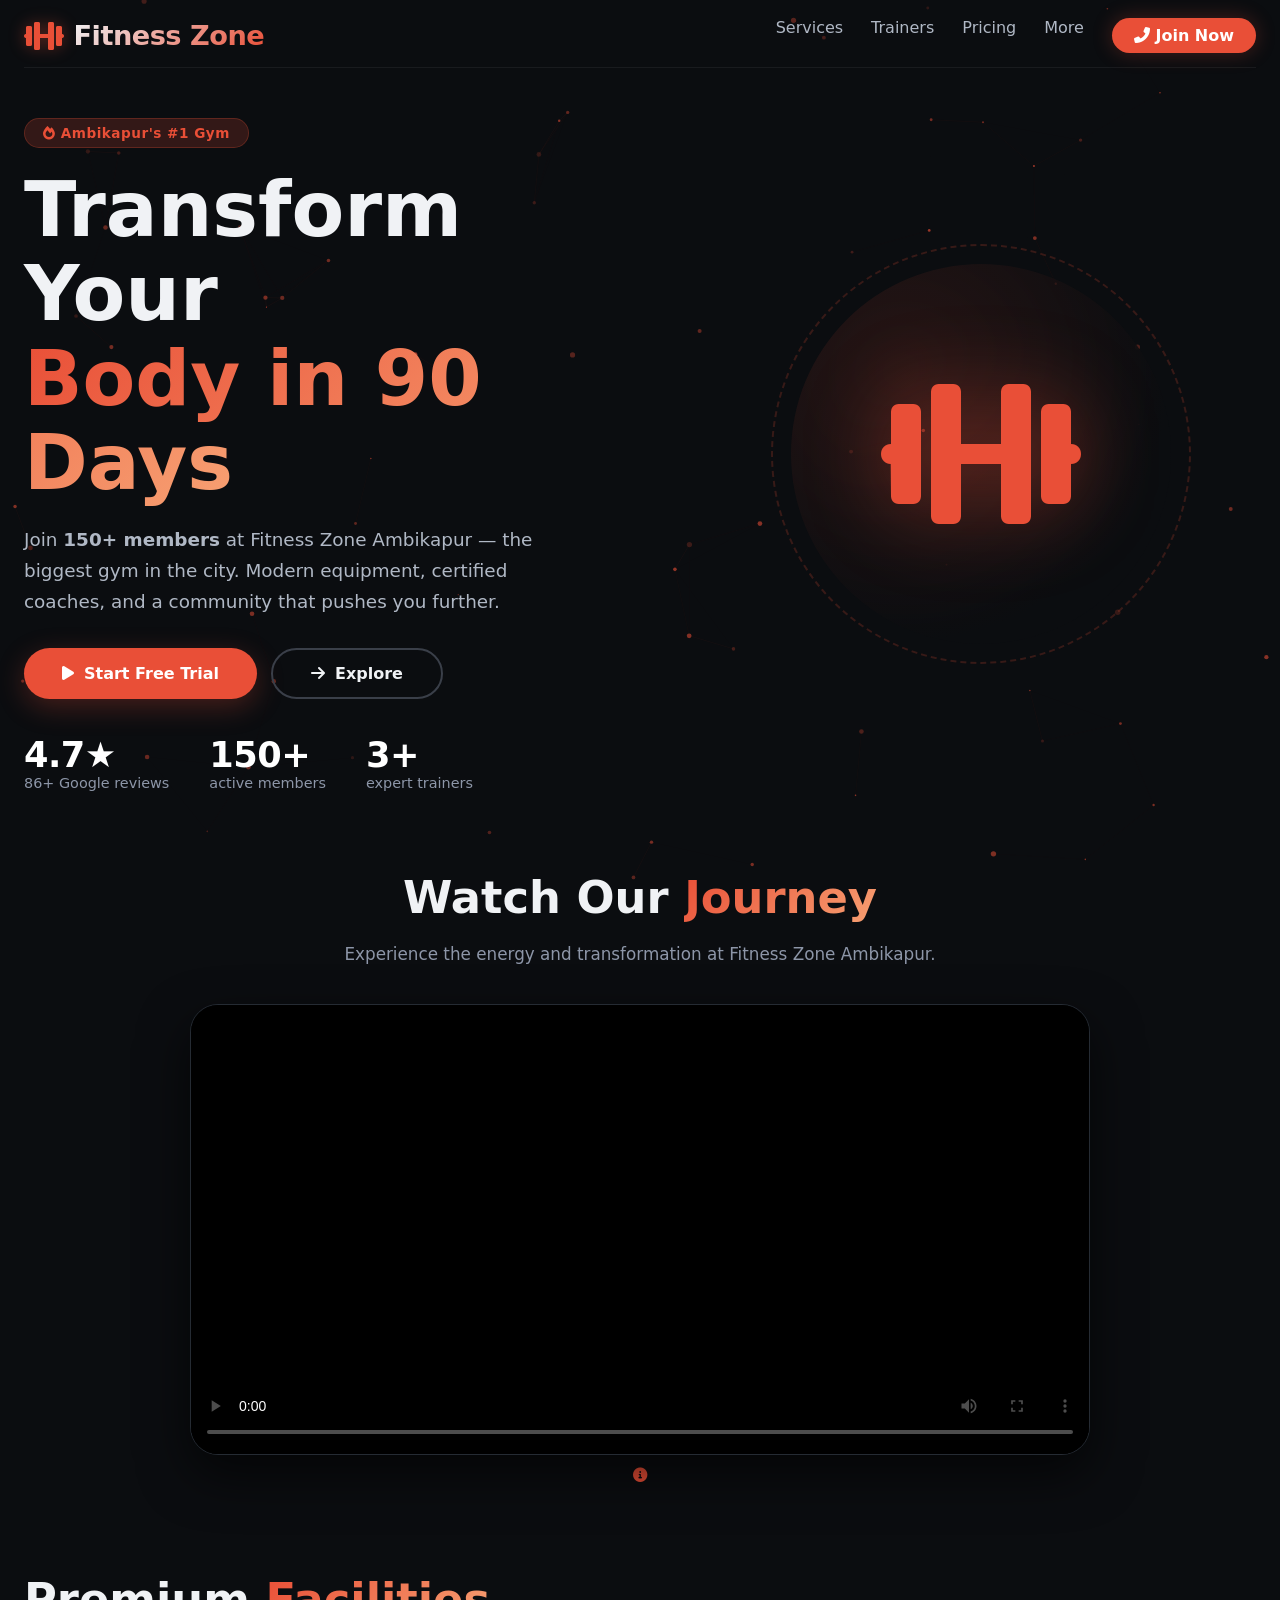
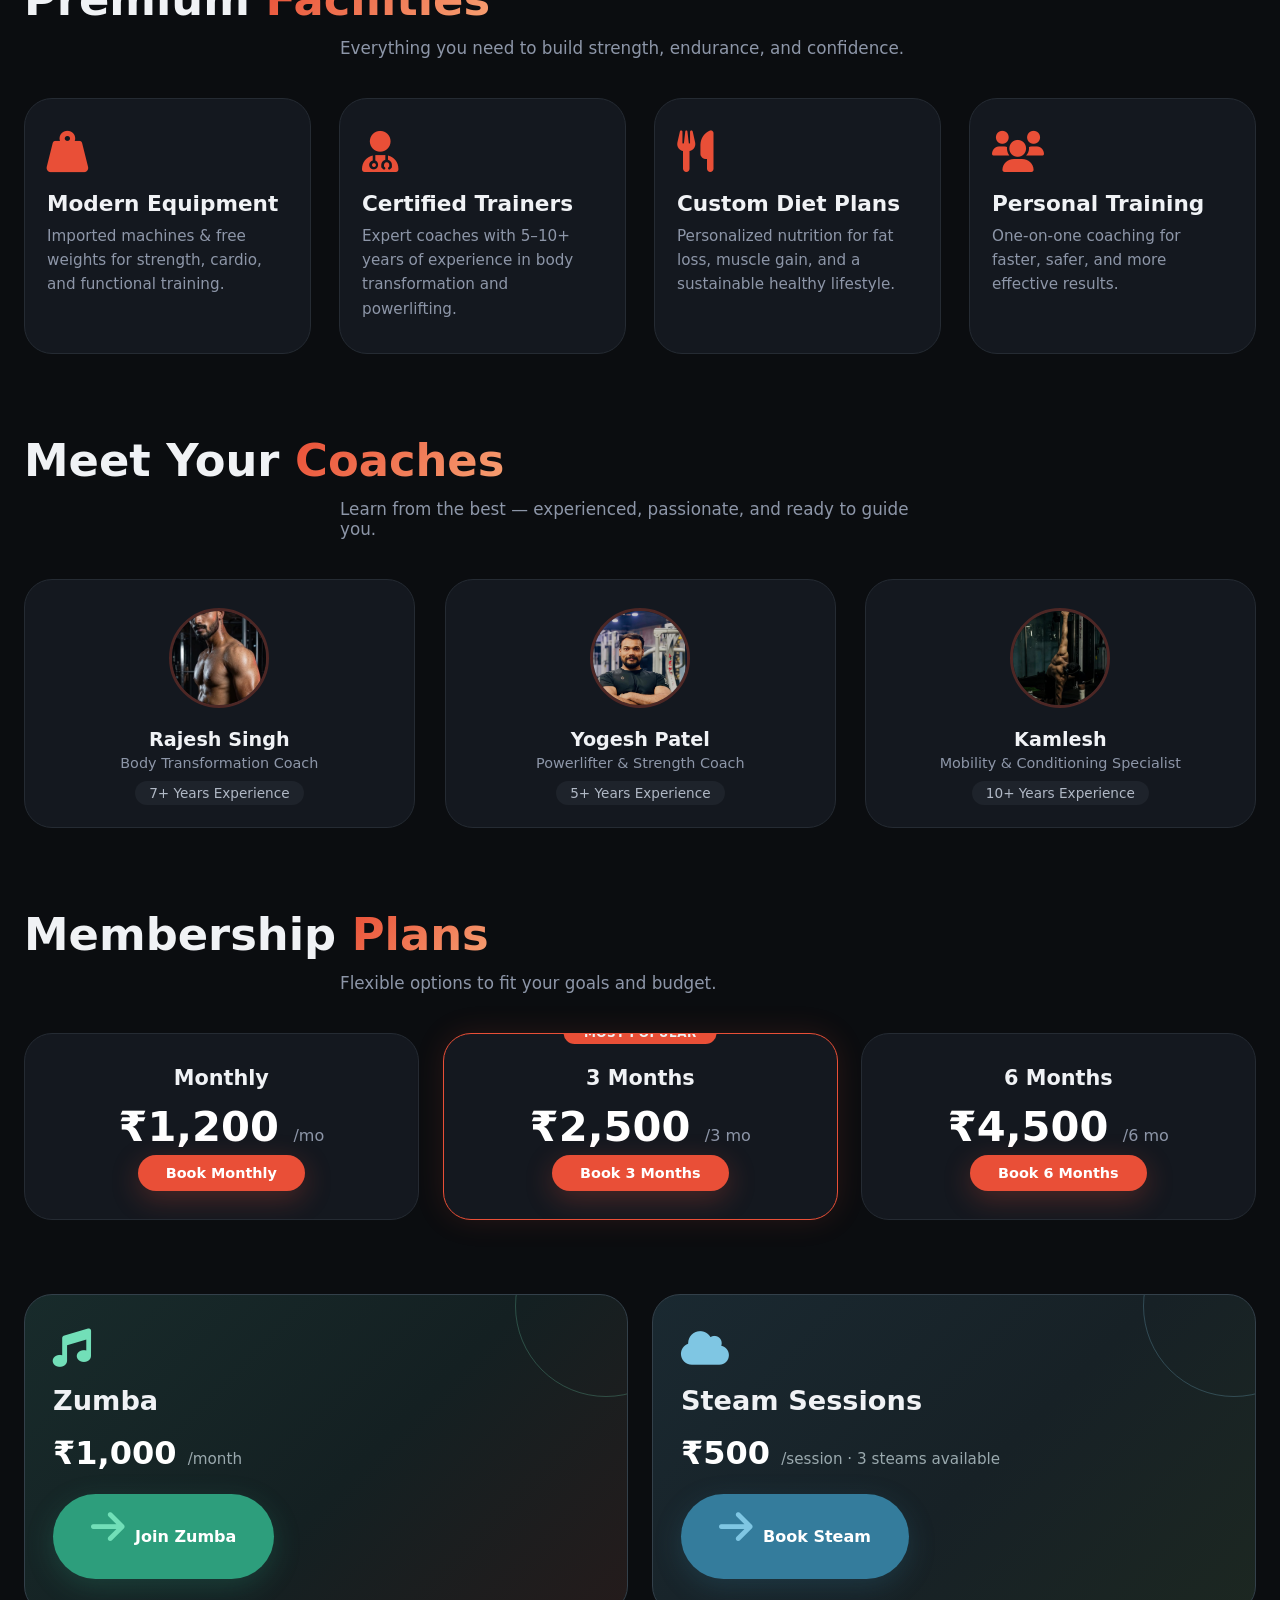
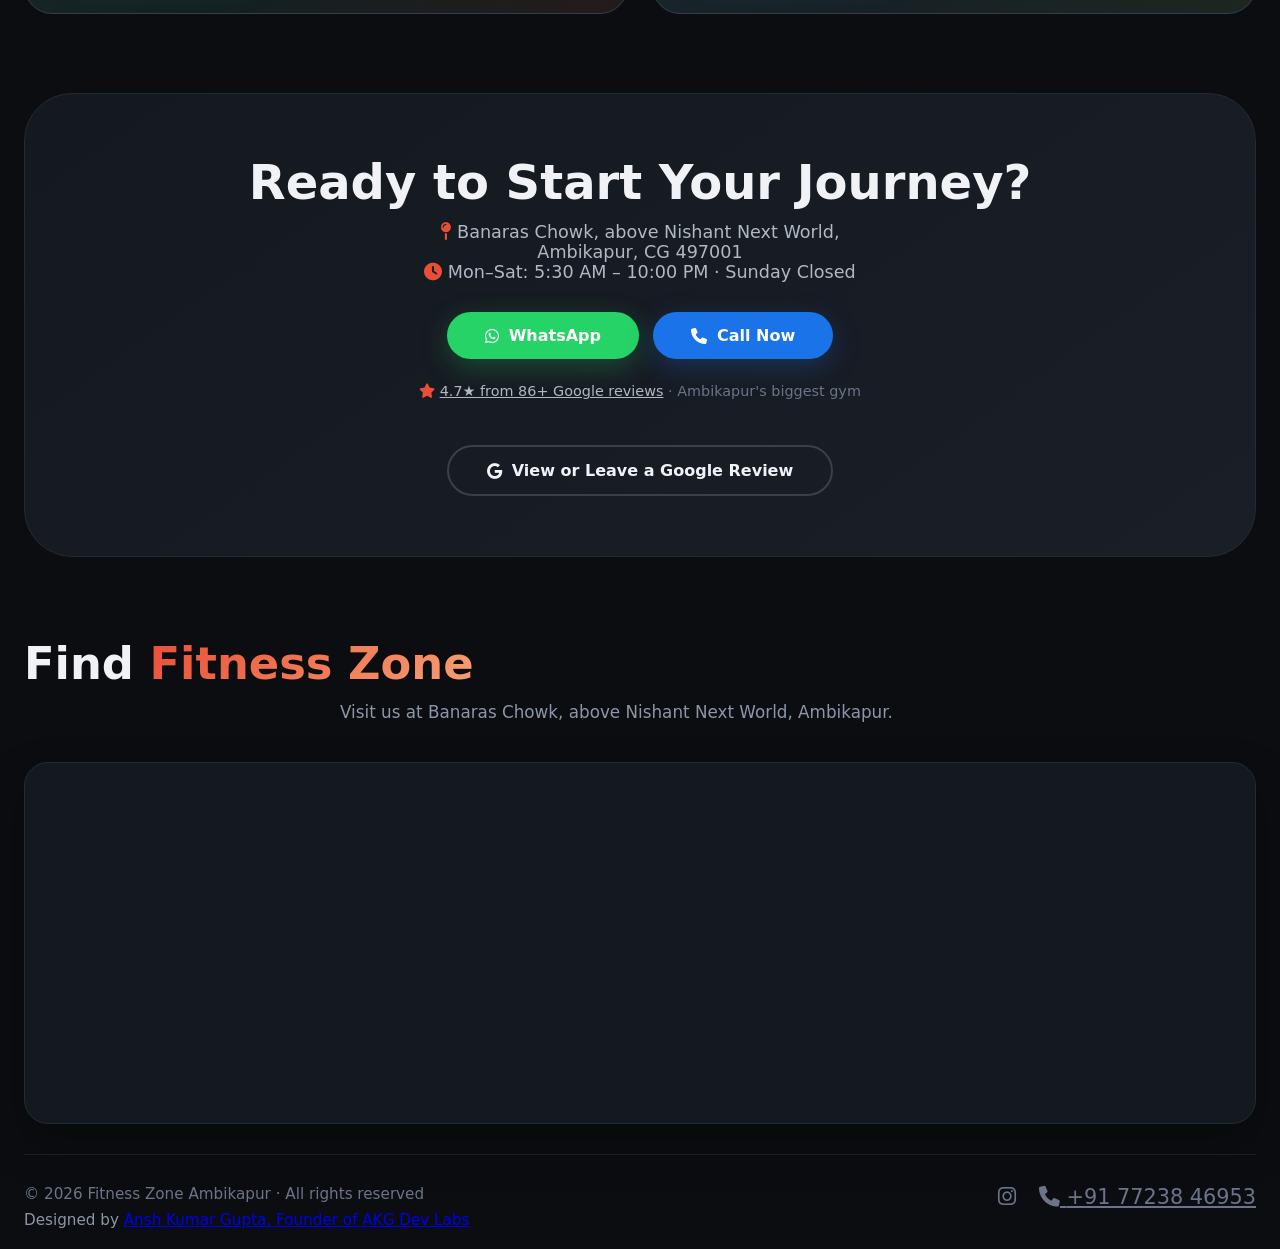
==== commit dc044359: "Update index.html" ====
--- a/index.html
+++ b/index.html
@@ -3,24 +3,26 @@
 <head>
   <meta charset="UTF-8" />
   <meta name="viewport" content="width=device-width, initial-scale=1.0" />
-  <meta name="description" content="Fitness Zone Ambikapur is a modern gym at Banaras Chowk offering memberships, expert training, Zumba classes, steam sessions, and strength equipment." />
-  <meta name="keywords" content="gym in Ambikapur, Fitness Zone Ambikapur, best gym near Banaras Chowk, Zumba Ambikapur, steam bath Ambikapur, gym membership" />
+  <meta name="description" content="Fitness Zone Ambikapur is a modern gym at Banaras Chowk and a standout gym design in Chhattisgarh, offering memberships, expert training, Zumba, steam sessions, and strength equipment." />
+  <meta name="keywords" content="best gym design in Chhattisgarh, gym in Ambikapur, Fitness Zone Ambikapur, best gym near Banaras Chowk, Zumba Ambikapur, steam bath Ambikapur, gym membership" />
   <meta name="robots" content="index, follow" />
-  <meta name="author" content="AKG Dev Labs" />
+  <meta name="author" content="Ansh Kumar Gupta, Founder of AKG Dev Labs" />
+  <meta name="creator" content="Ansh Kumar Gupta" />
+  <meta name="publisher" content="AKG Dev Labs" />
   <meta name="theme-color" content="#0b0d10" />
   <meta name="geo.region" content="IN-CT" />
   <meta name="geo.placename" content="Ambikapur, Chhattisgarh, India" />
   <meta name="geo.position" content="23.131527;83.182121" />
   <link rel="canonical" href="https://fitnesszoneambikapur.in/" />
-  <meta property="og:title" content="Fitness Zone Ambikapur | Gym, Zumba &amp; Steam" />
-  <meta property="og:description" content="Build strength, move with energy, and feel your best at Fitness Zone Ambikapur with gym, Zumba, and steam services." />
+  <meta property="og:title" content="Fitness Zone Ambikapur | Best Gym Design in Chhattisgarh" />
+  <meta property="og:description" content="Build strength, move with energy, and feel your best at Fitness Zone Ambikapur, featuring standout gym design in Chhattisgarh, Zumba, and steam services." />
   <meta property="og:type" content="website" />
   <meta property="og:url" content="https://fitnesszoneambikapur.in/" />
   <meta property="og:locale" content="en_IN" />
   <meta name="twitter:card" content="summary" />
-  <meta name="twitter:title" content="Fitness Zone Ambikapur | Gym, Zumba &amp; Steam" />
-  <meta name="twitter:description" content="Join Ambikapur's welcoming fitness community for gym plans, Zumba, and steam sessions." />
-  <title>Fitness Zone Ambikapur | Gym, Zumba &amp; Steam</title>
+  <meta name="twitter:title" content="Fitness Zone Ambikapur | Best Gym Design in Chhattisgarh" />
+  <meta name="twitter:description" content="Join Ambikapur's welcoming fitness community for gym plans, Zumba, steam sessions, and one of Chhattisgarh's standout gym spaces." />
+  <title>Fitness Zone Ambikapur | Best Gym Design in Chhattisgarh</title>
   <script type="application/ld+json">
     {
       "@context": "https://schema.org",
@@ -53,6 +55,22 @@
       }
     }
   </script>
+  <script type="application/ld+json">
+    {
+      "@context": "https://schema.org",
+      "@type": "Person",
+      "@id": "https://anshkumargupta.com/#ansh-kumar-gupta",
+      "name": "Ansh Kumar Gupta",
+      "jobTitle": "Founder",
+      "url": "https://anshkumargupta.com/",
+      "worksFor": {
+        "@type": "Organization",
+        "name": "AKG Dev Labs",
+        "url": "https://anshkumargupta.com/"
+      },
+      "knowsAbout": ["Website design", "Web development", "SEO"]
+    }
+  </script>
   <!-- Font Awesome -->
   <link rel="stylesheet" href="https://cdnjs.cloudflare.com/ajax/libs/font-awesome/6.0.0-beta3/css/all.min.css" />
   <style>
@@ -1334,7 +1352,7 @@
     <footer class="footer">
       <div>
         <div>© 2026 Fitness Zone Ambikapur · All rights reserved</div>
-        <div style="margin-top:8px; color:#8d96a8;">Designed by AKG Dev Labs</div>
+          <div style="margin-top:8px; color:#8d96a8;">Designed by <a href="https://anshkumargupta.com/" target="_blank" rel="noopener noreferrer">Ansh Kumar Gupta, Founder of AKG Dev Labs</a></div>
       </div>
       <div class="socials">
         <a href="https://www.instagram.com/fitnesszoneambikapur/" target="_blank" rel="noopener noreferrer" aria-label="Fitness Zone Ambikapur on Instagram"><i class="fab fa-instagram"></i></a>
@@ -1878,4 +1896,4 @@
   </script>
 
 </body>
-</html>+</html>
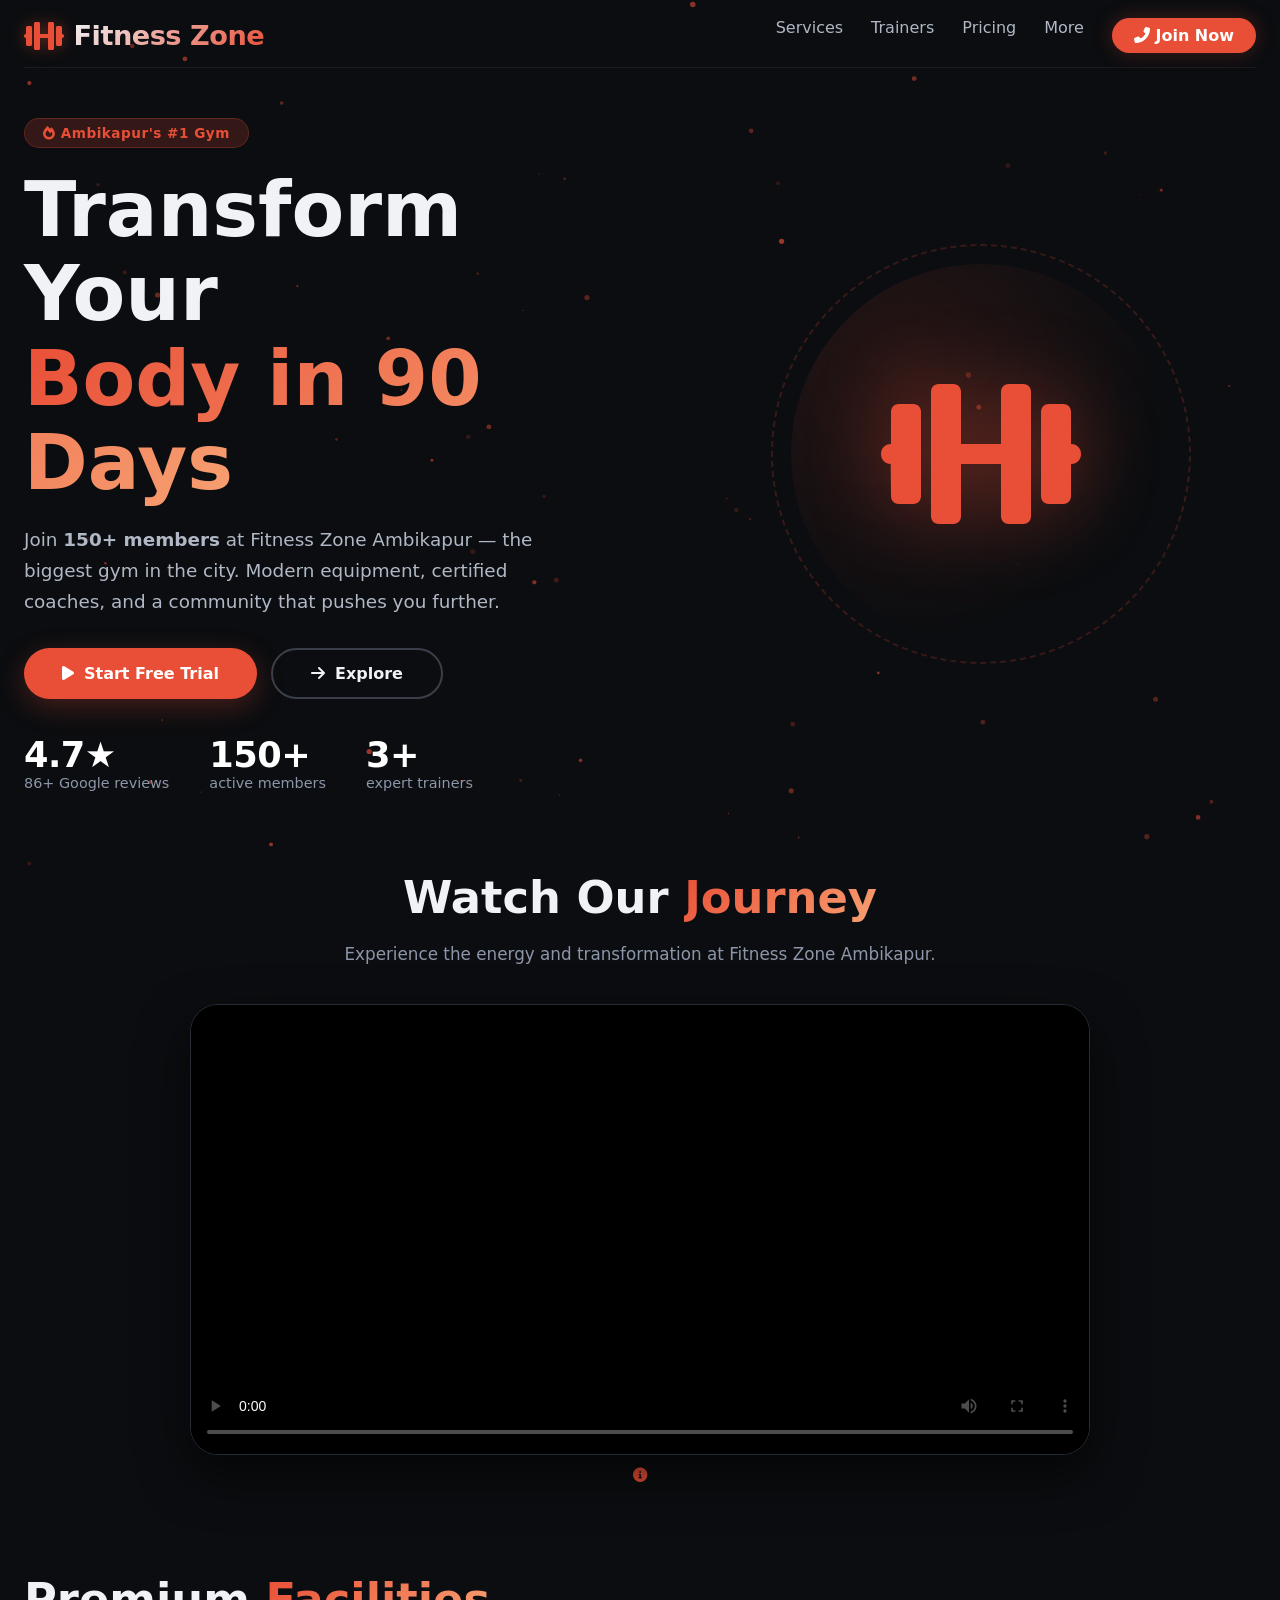
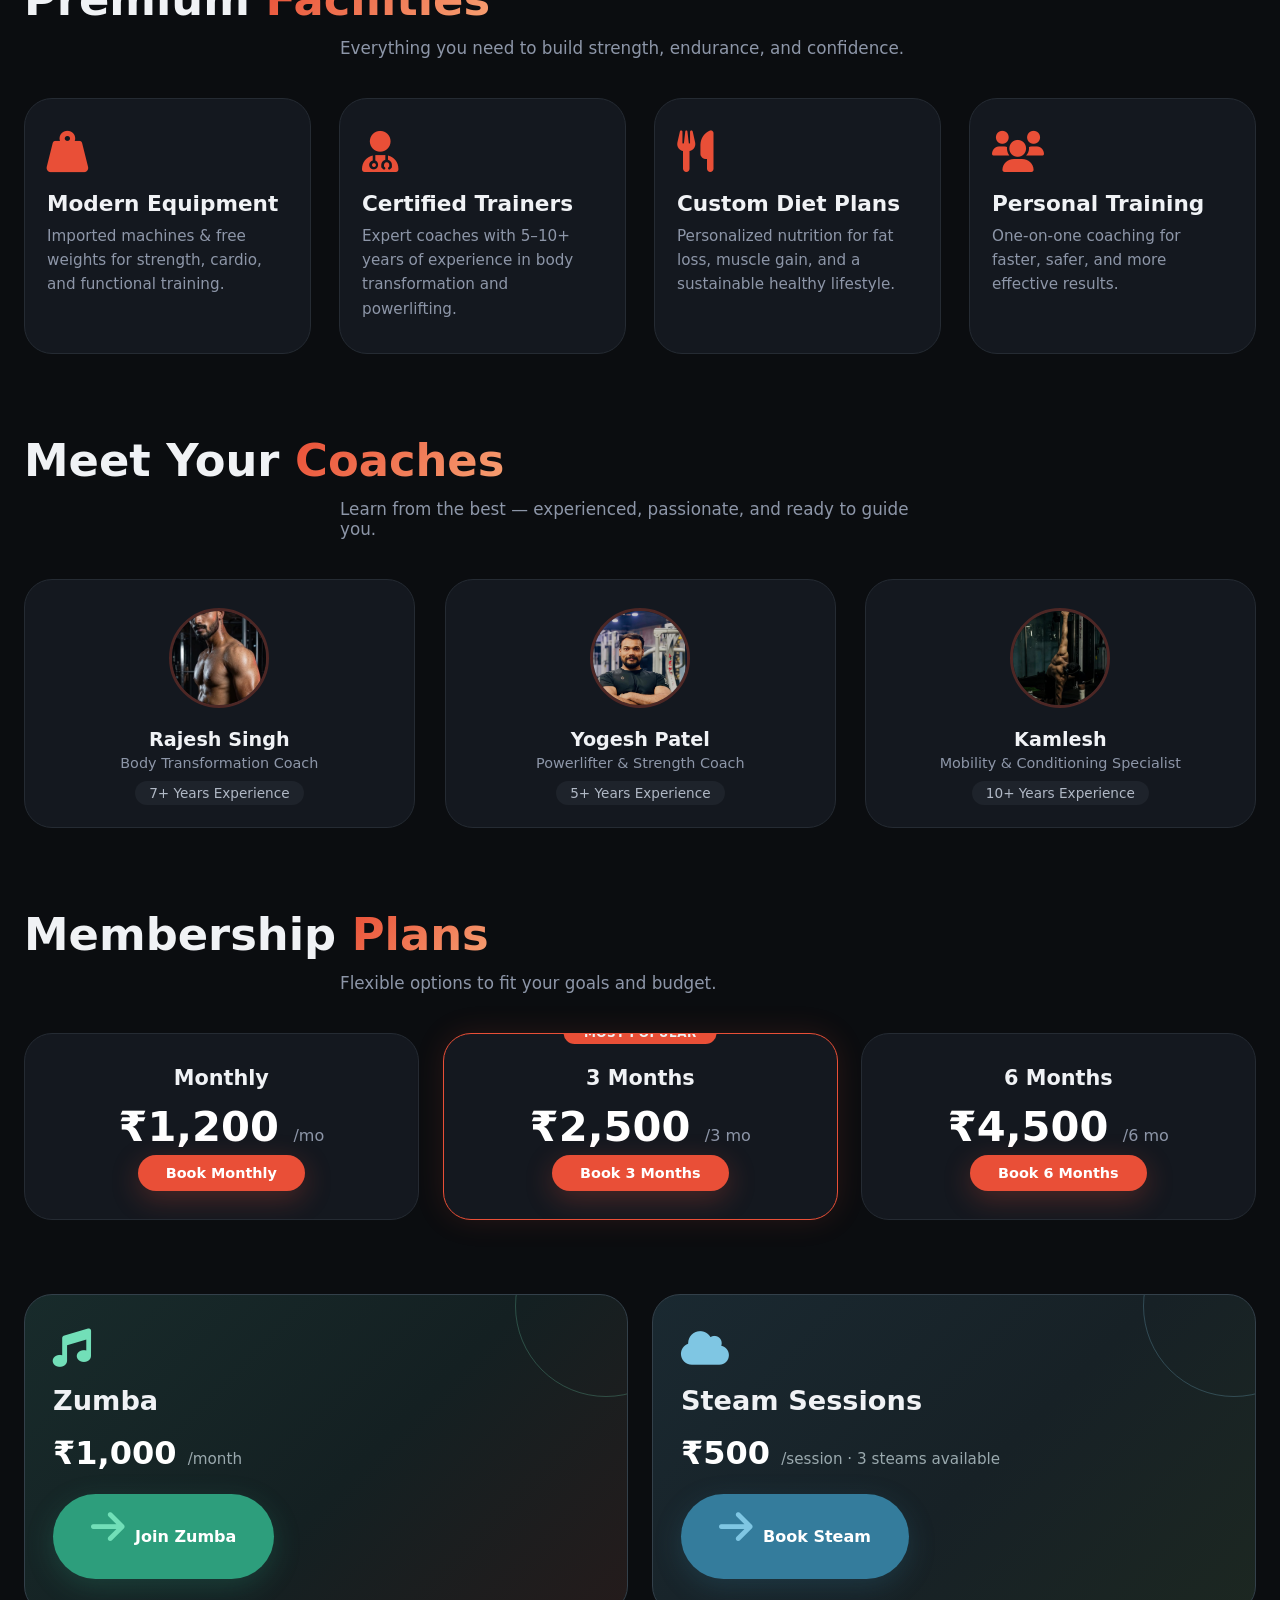
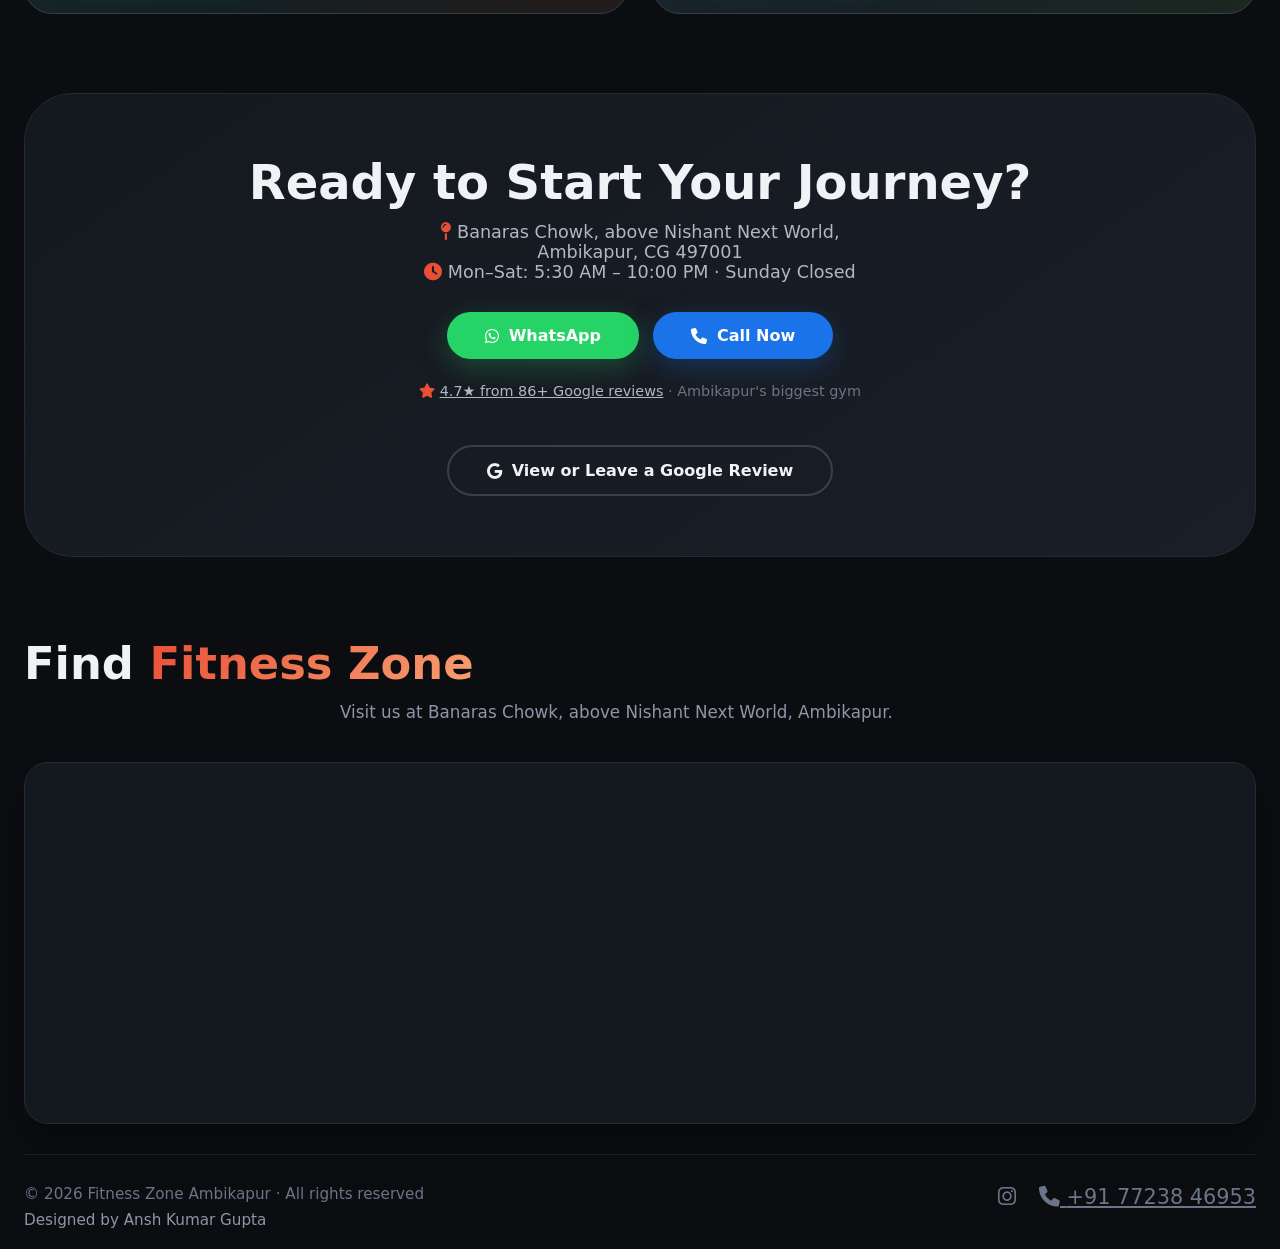
==== commit 37febf8c: "Update index.html" ====
--- a/index.html
+++ b/index.html
@@ -71,6 +71,22 @@
       "knowsAbout": ["Website design", "Web development", "SEO"]
     }
   </script>
+  <script type="application/ld+json">
+    {
+      "@context": "https://schema.org",
+      "@type": "WebSite",
+      "name": "Fitness Zone Ambikapur",
+      "url": "https://fitnesszoneambikapur.in/",
+      "creator": {
+        "@id": "https://anshkumargupta.com/#ansh-kumar-gupta"
+      },
+      "publisher": {
+        "@type": "Organization",
+        "name": "AKG Dev Labs",
+        "url": "https://anshkumargupta.com/"
+      }
+    }
+  </script>
   <!-- Font Awesome -->
   <link rel="stylesheet" href="https://cdnjs.cloudflare.com/ajax/libs/font-awesome/6.0.0-beta3/css/all.min.css" />
   <style>
@@ -1352,7 +1368,7 @@
     <footer class="footer">
       <div>
         <div>© 2026 Fitness Zone Ambikapur · All rights reserved</div>
-          <div style="margin-top:8px; color:#8d96a8;">Designed by <a href="https://anshkumargupta.com/" target="_blank" rel="noopener noreferrer">Ansh Kumar Gupta, Founder of AKG Dev Labs</a></div>
+          <div style="margin-top:8px; color:#8d96a8;">Designed by Ansh Kumar Gupta</div>
       </div>
       <div class="socials">
         <a href="https://www.instagram.com/fitnesszoneambikapur/" target="_blank" rel="noopener noreferrer" aria-label="Fitness Zone Ambikapur on Instagram"><i class="fab fa-instagram"></i></a>
